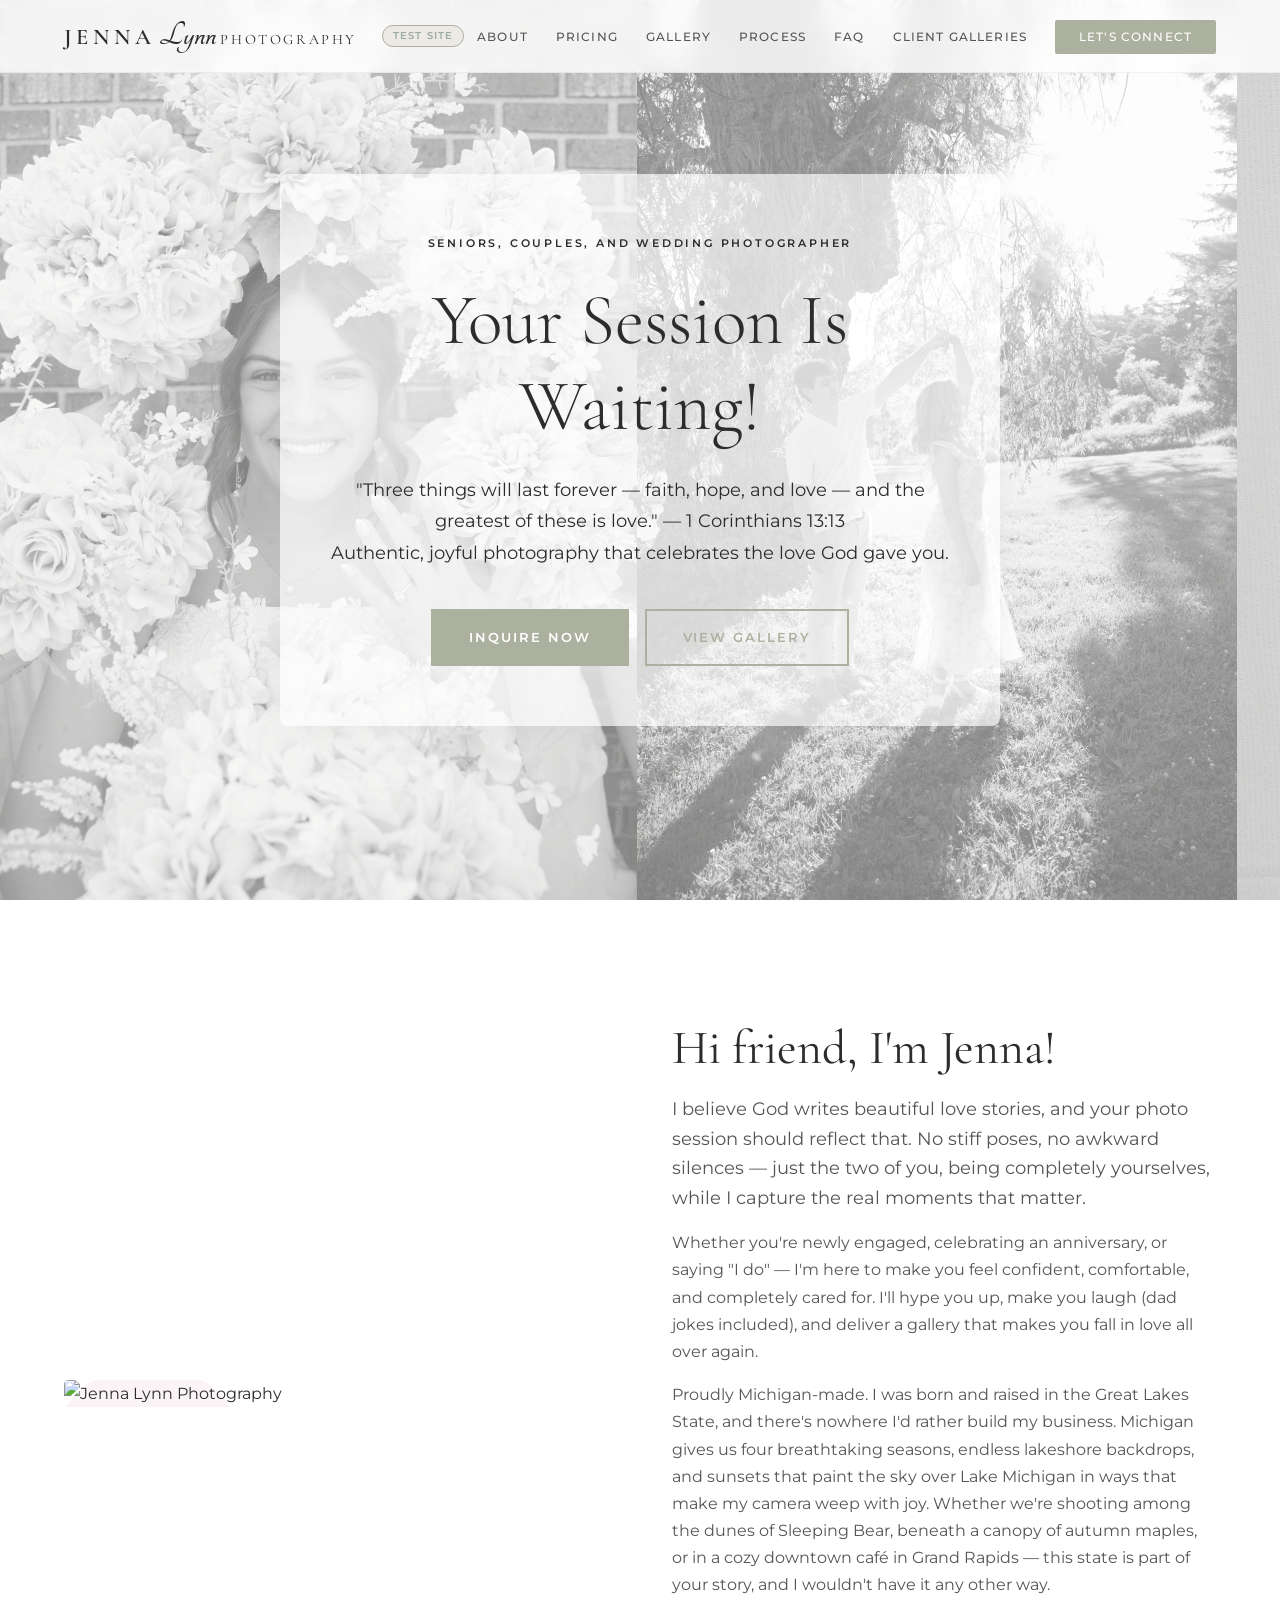
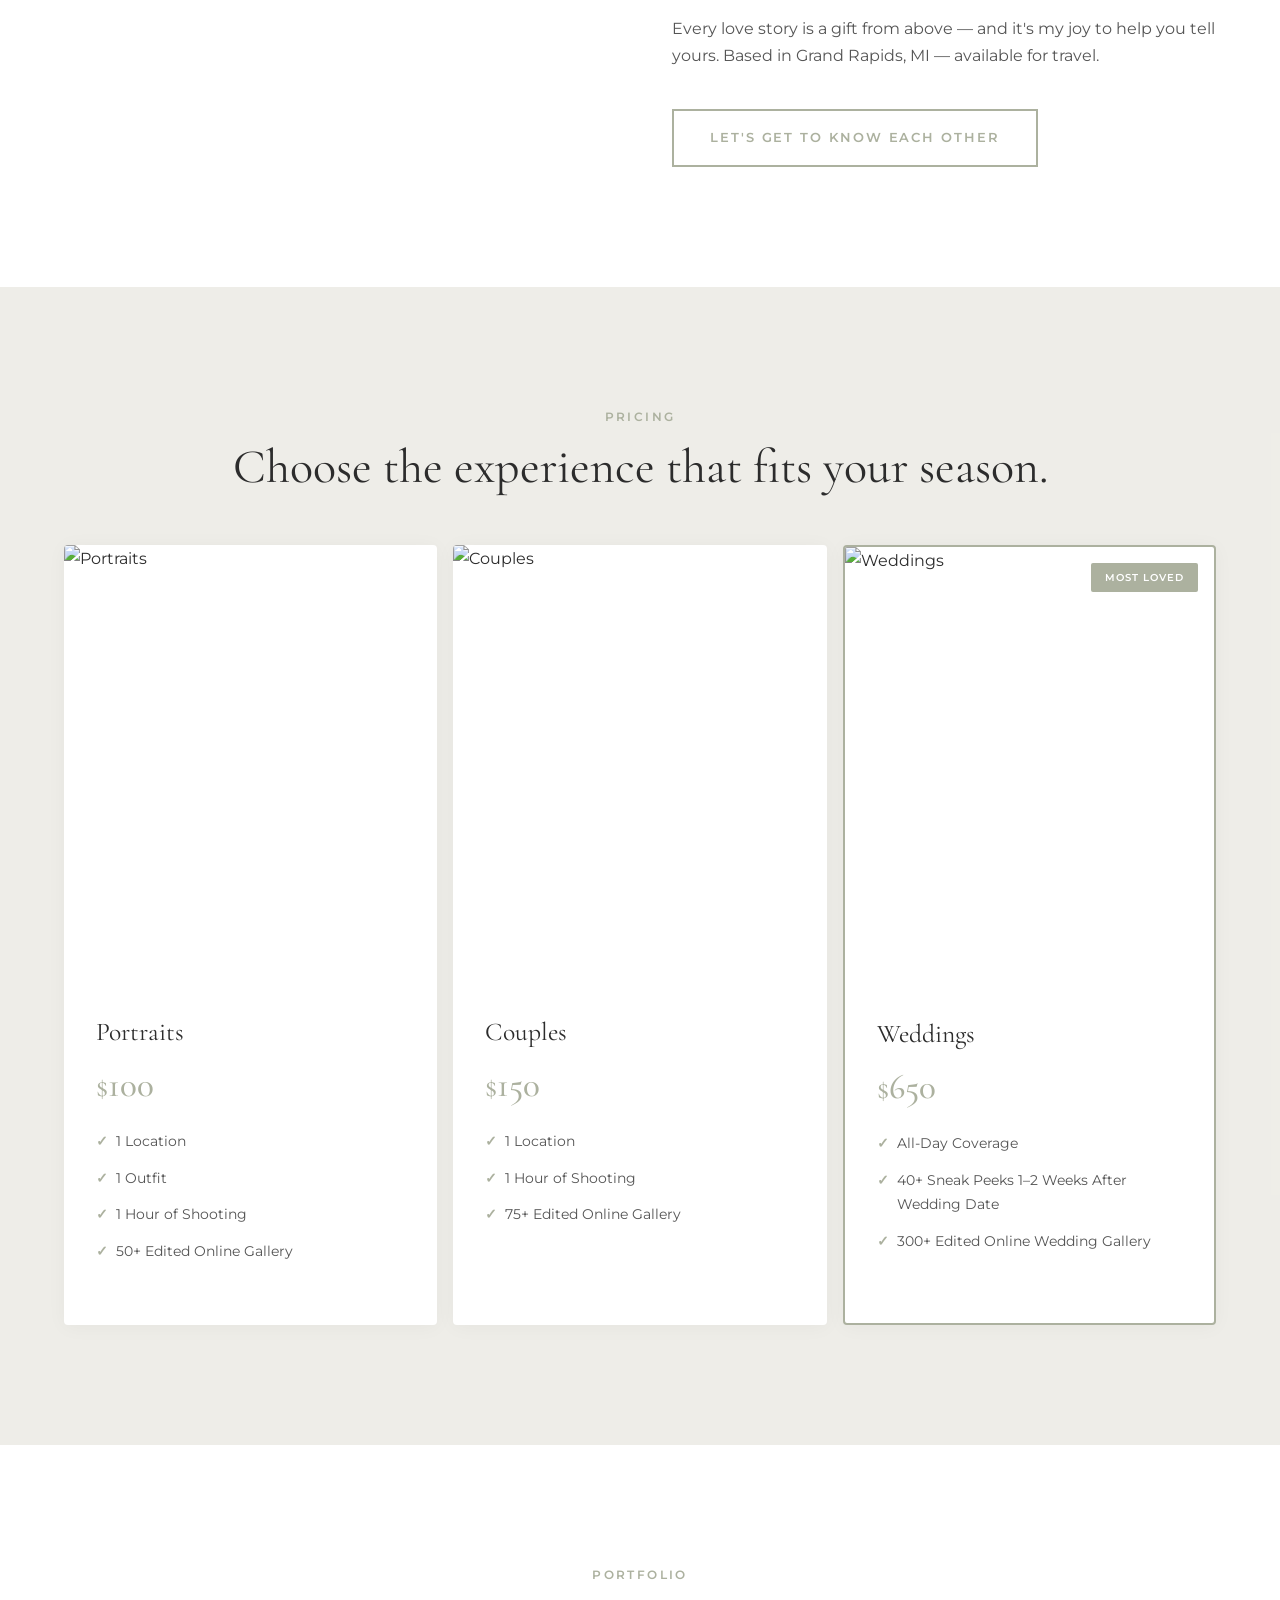
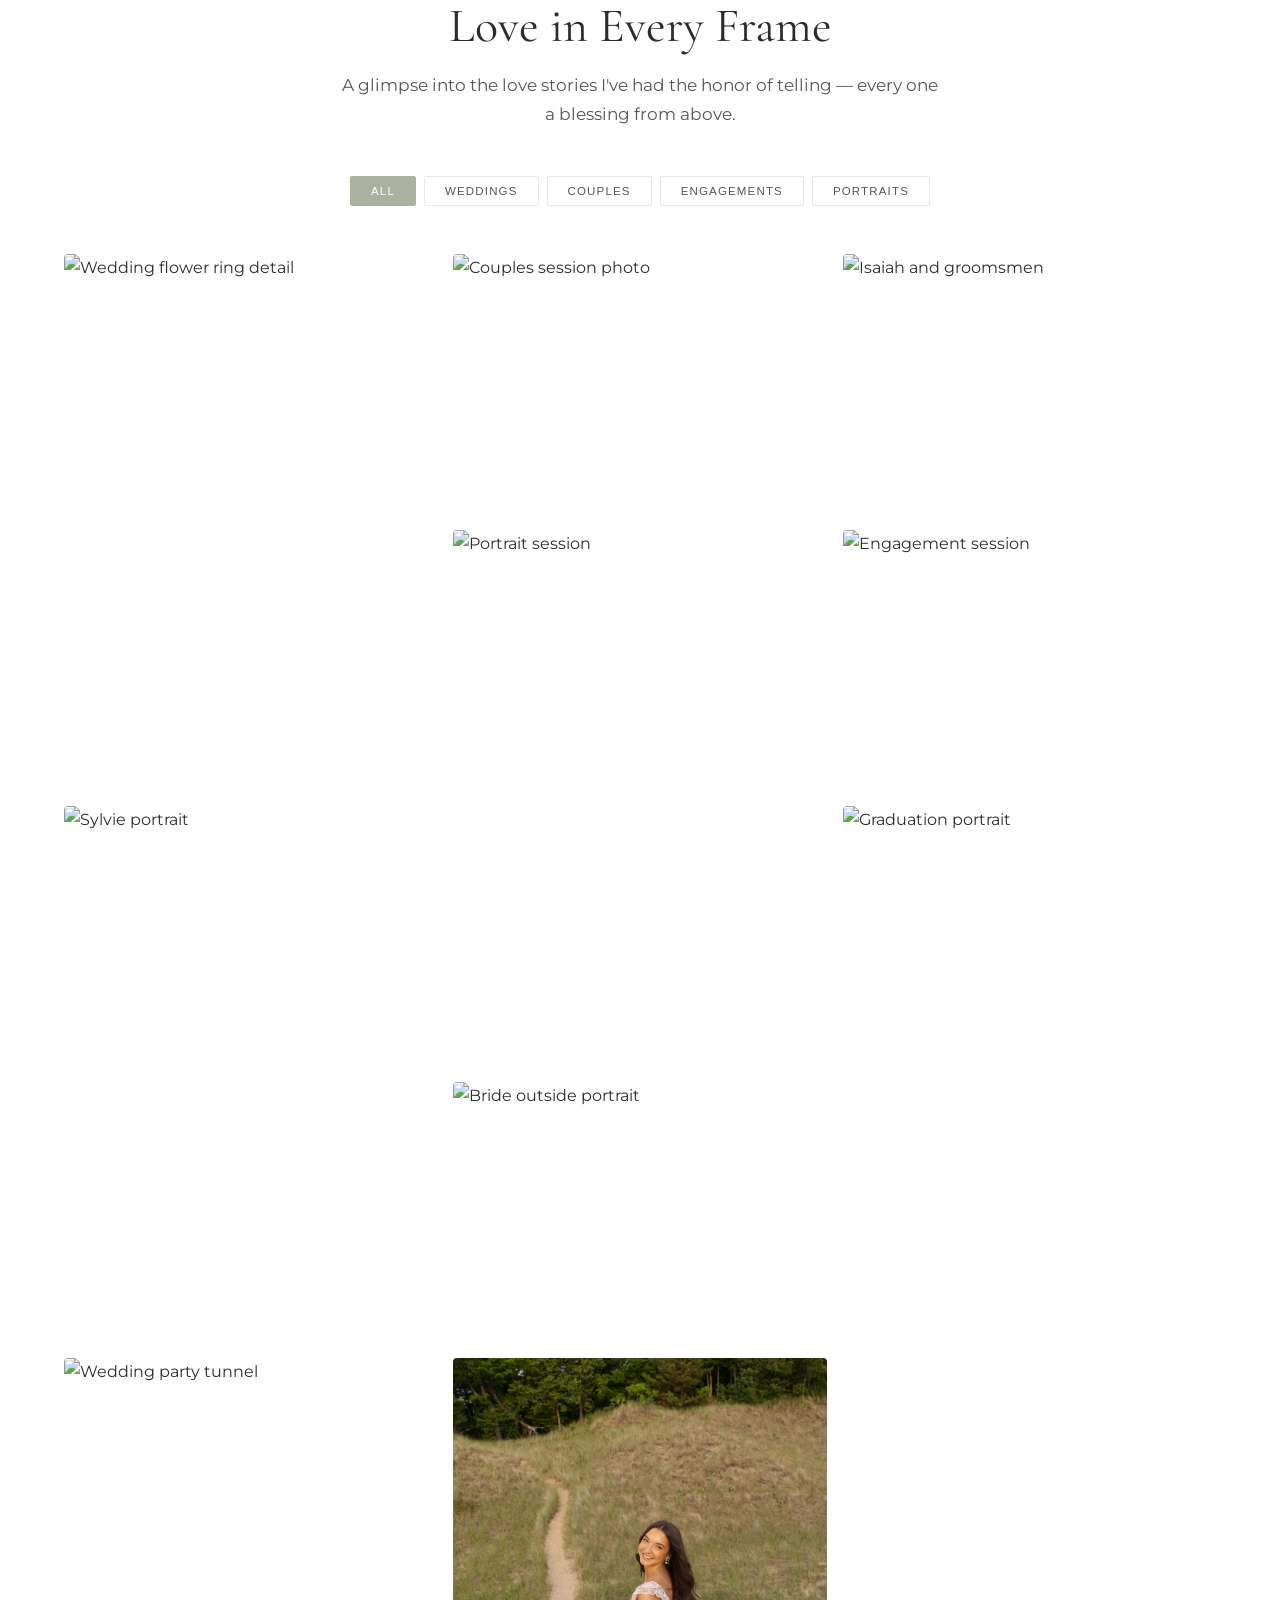
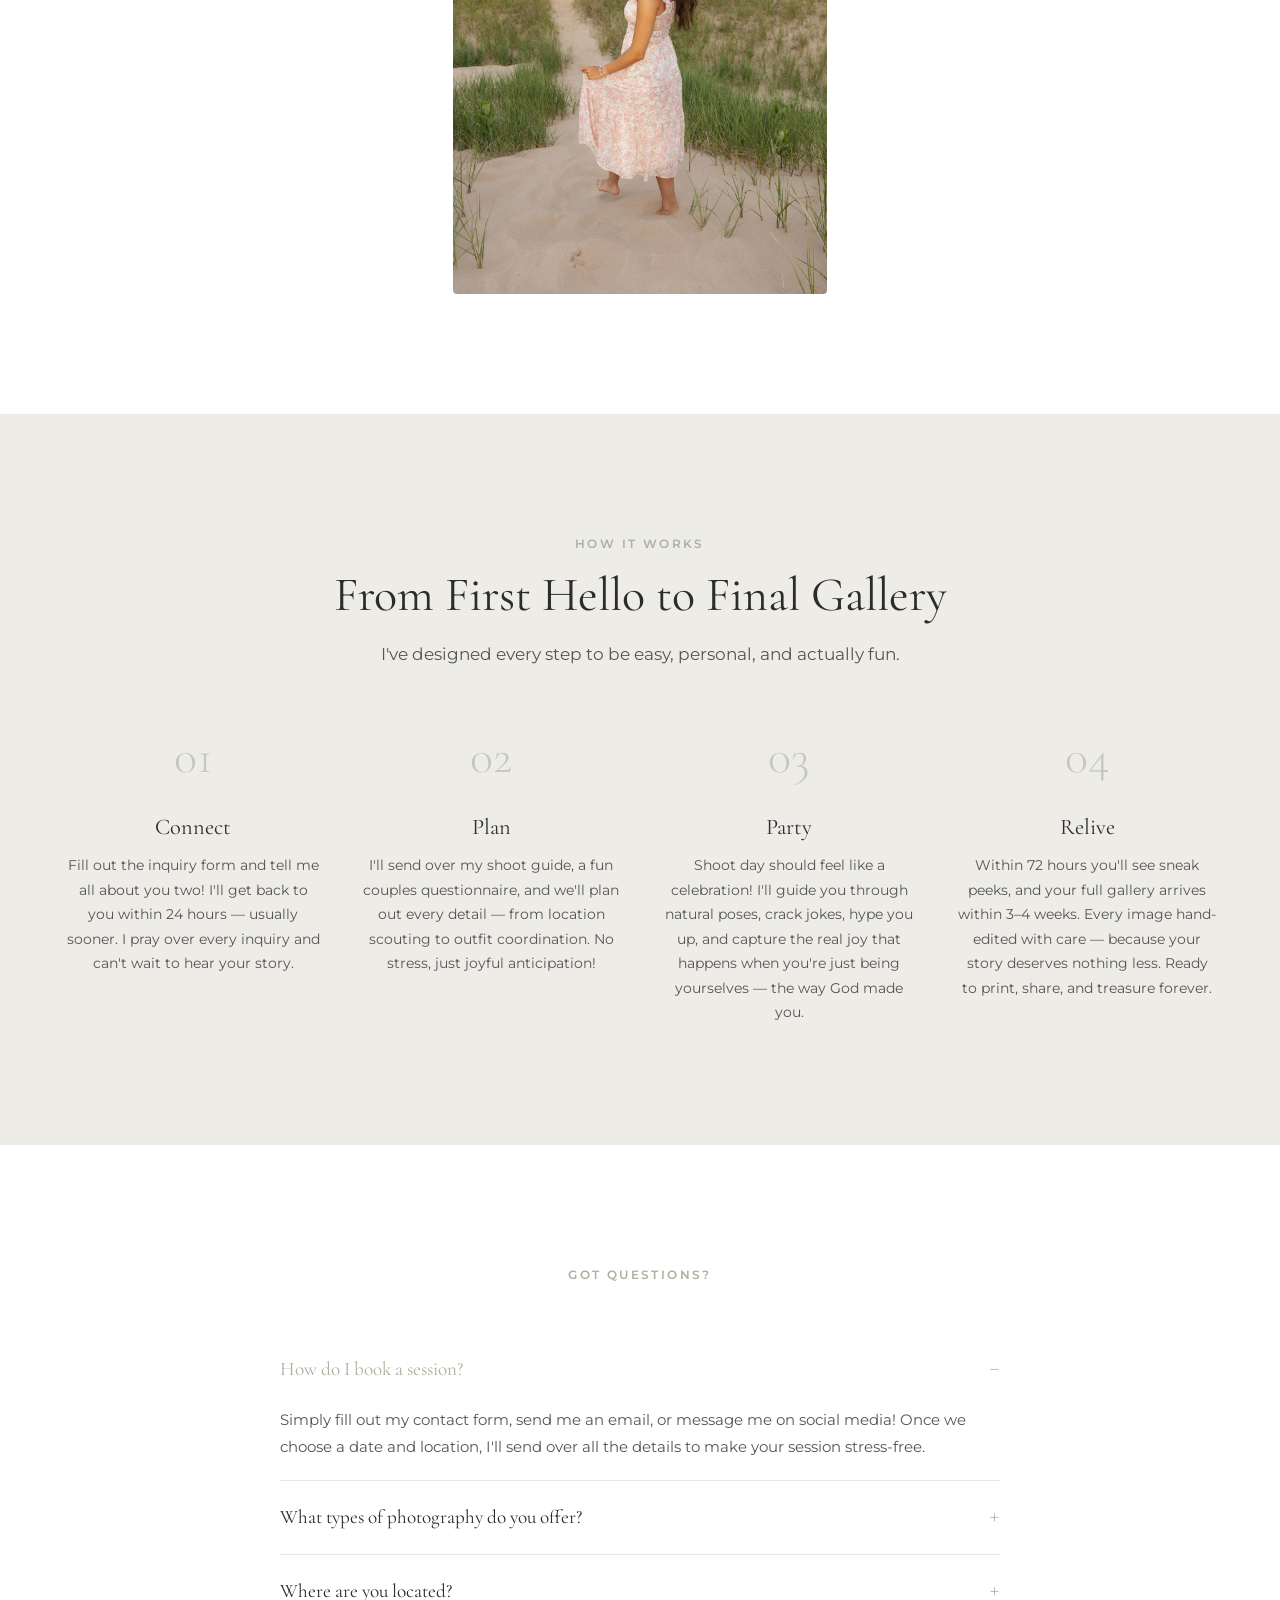
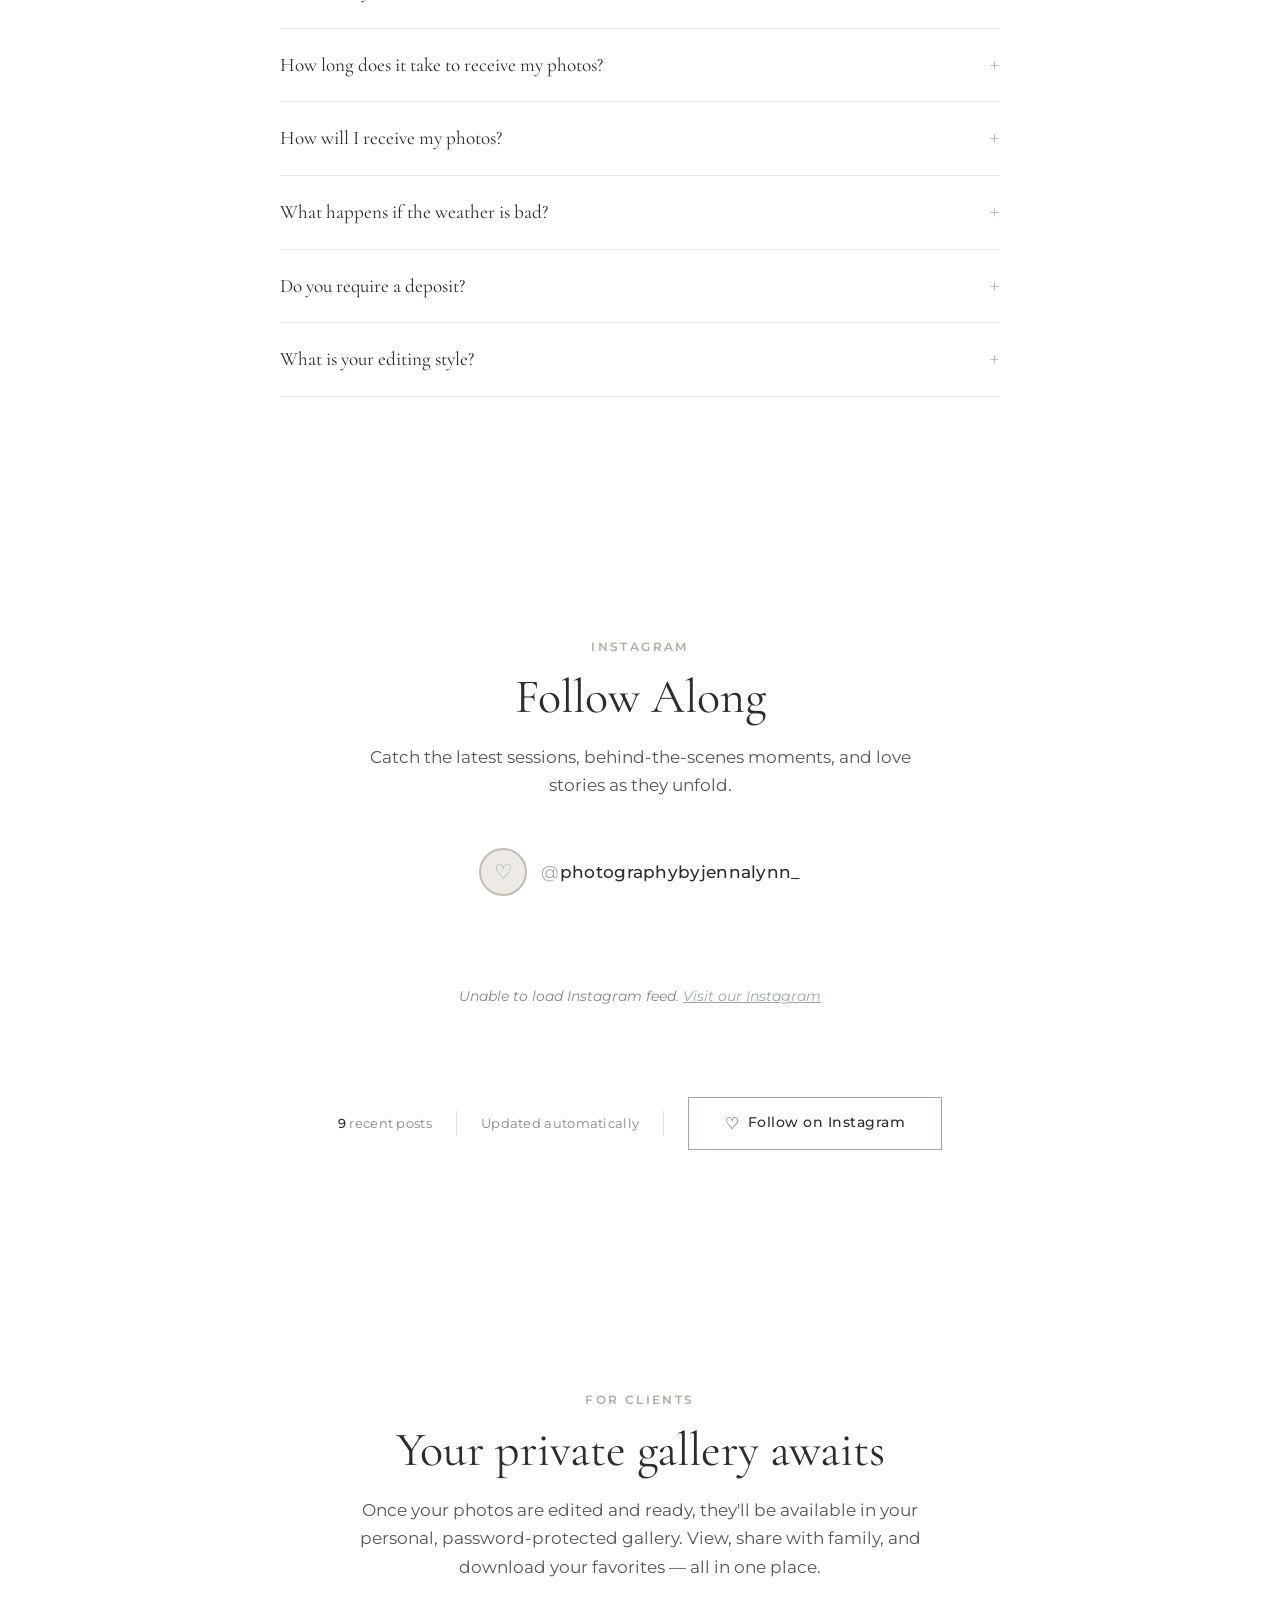
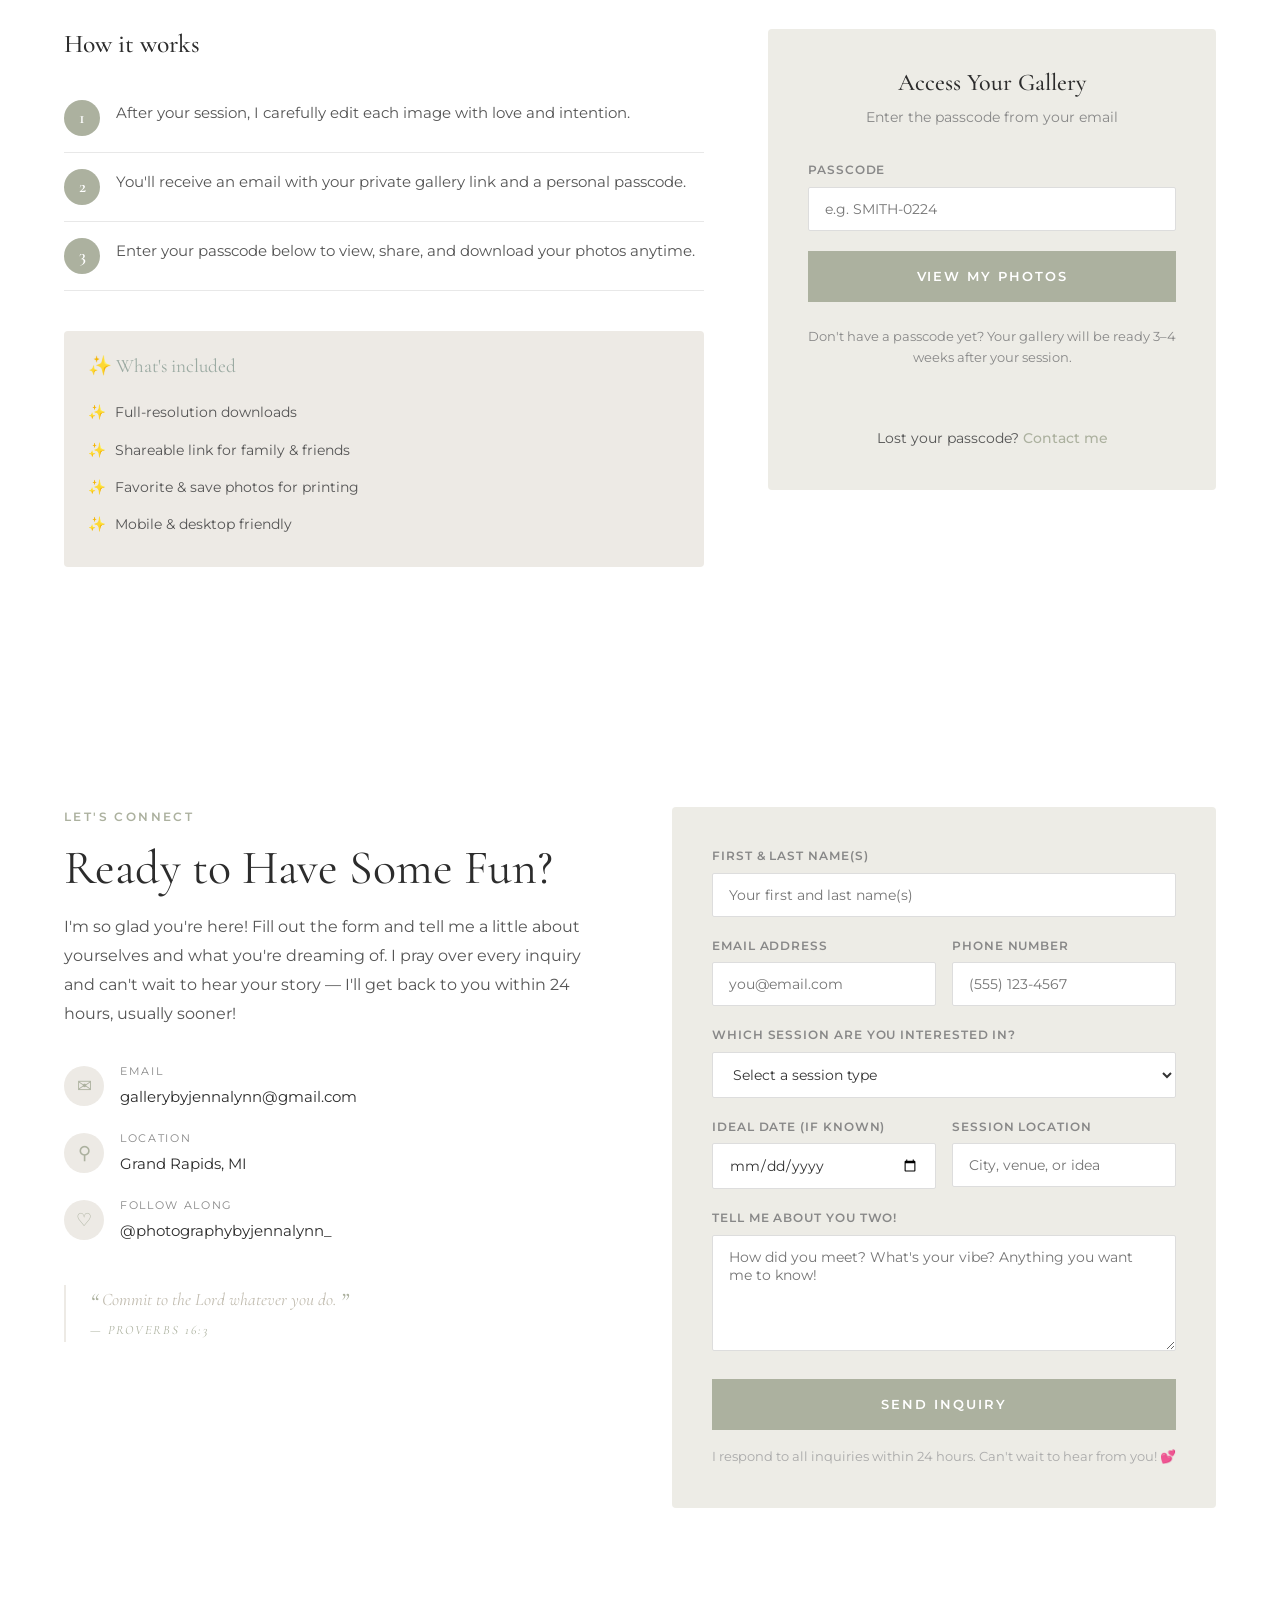
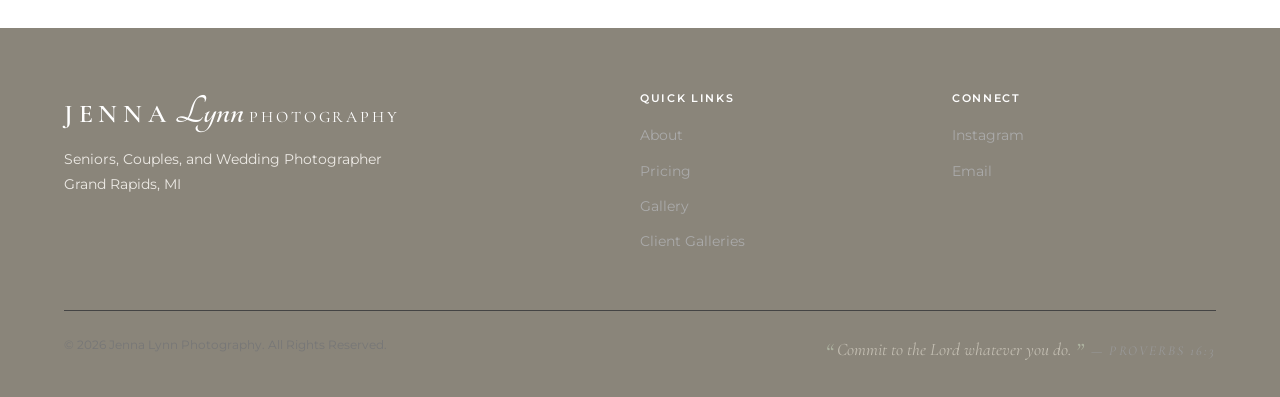
==== index.html @ 137e36af "Phone field: digits-only input filtering, maxlength=14, pattern validation - HTML: maxlength=14, pat" ====
<!DOCTYPE html>
<html lang="en">
<head>
    <meta charset="UTF-8">
    <meta name="viewport" content="width=device-width, initial-scale=1.0">
    <meta name="description" content="Seniors, couples, and wedding photography in Grand Rapids, MI. Sessions crafted with you in mind.">
    <title>Test Site — Jenna Lynn Photography — Seniors, Couples, and Wedding Photography</title>
    <meta property="og:type" content="website" />
    <meta property="og:title" content="Test Site — Jenna Lynn Photography — Seniors, Couples, and Wedding Photography" />
    <meta property="og:description" content="Seniors, couples, and wedding photography in Grand Rapids, MI." />
    <meta property="og:image" content="photos/about/jenna-portrait.jpg" />
    <link rel="preconnect" href="https://fonts.googleapis.com">
    <link rel="preconnect" href="https://fonts.gstatic.com" crossorigin>
    <link href="https://fonts.googleapis.com/css2?family=Cormorant+Garamond:ital,wght@0,300;0,400;0,500;0,600;0,700;1,300;1,400;1,500&family=Montserrat:wght@300;400;500;600&family=Tangerine:wght@400;700&display=swap" rel="stylesheet">
    <link rel="stylesheet" href="css/style.css">
    <style>
    /* ─── Theme Overrides (from CMS) ─── */
    :root {
        --rose: #acb19f;
        --rose-deep: #9baaa2;
        --rose-light: #edeae5;
        --charcoal: #2c2c2c;
        --gray: #555555;
        --ivory: #ffffff;
        --cream-deep: #edece6;
    }
    body { background: #ffffff; color: #2c2c2c; }
    .footer { background: #8a857a; color: #edeae5; }
    .section-pad, .about, .services, .portfolio, .process,
    .faq, .galleries, .contact {
        padding-top: 120px;
        padding-bottom: 120px;
    }
    .packages-grid { grid-template-columns: repeat(3, 1fr); gap: 16px; }
    .portfolio-grid { grid-template-columns: repeat(3, 1fr); gap: 16px; }
    .package-card { border-radius: 4px; }
    .btn { border-radius: 0px; }
    .ps-masonry { column-count: 3; column-gap: 4px; }
    .hero { background: #f5f5f3; }
.hero-title, .hero-tag, .hero-sub { color: #2c2c2c; }

        @media (max-width: 600px) {
            .packages-grid, .portfolio-grid { grid-template-columns: repeat(1, 1fr) !important; gap: 0px !important; }
            .ps-masonry { column-count: 1 !important; column-gap: 0px !important; }
            body { font-size: 0.7rem; }
            .hero { min-height: 70vh !important; }
            .hero-title { font-size: 2.5rem !important; }
            .about, .services, .portfolio, .process, .faq, .galleries, .contact {
                padding-top: 60px !important; padding-bottom: 60px !important;
            }
            .ps-cover { min-height: 50vh !important; }
        .instagram { display: none !important; }
}
</style>
    <link rel="icon" type="image/svg+xml" href="data:image/svg+xml,<svg xmlns='http://www.w3.org/2000/svg' viewBox='0 0 100 100'><text y='.9em' font-size='90'>📸</text></svg>">
</head>
<body id="top">

<!-- ============ NAVIGATION ============ -->
<nav class="navbar" id="navbar">
    <div class="nav-inner">
        <a href="#top" class="logo"><span class="logo-jenna">JENNA</span> <span class="logo-lynn">Lynn</span> <span class="logo-photo">Photography</span></a>
        <span class="test-site-badge">Test Site</span>
        <button class="nav-toggle" id="navToggle" aria-label="Toggle menu">
            <span></span><span></span><span></span>
        </button>
        <ul class="nav-links" id="navLinks">
            <li><a href="#about">About</a></li>
            <li><a href="#services">Pricing</a></li>
            <li><a href="#portfolio">Gallery</a></li>
            <li><a href="#process">Process</a></li>

            <li><a href="#faq">FAQ</a></li>
            <li><a href="#galleries">Client Galleries</a></li>
            <li><a href="#contact" class="nav-cta">Let's Connect</a></li>
        </ul>
    </div>
</nav>

<!-- ============ HERO ============ -->
<header class="hero">
    <div class="hero-scroller">
        <div class="hero-scroller-track">
            <img src="photos/hero/Gracie_FlowerRing.jpeg" alt="" loading="eager">
            <img src="photos/hero/JennaLynnPhotography-641.jpg" alt="" loading="eager">
            <img src="photos/hero/Isaiah&groomsmen.jpg" alt="" loading="eager">
            <img src="photos/hero/tate-and-friends-running.jpg" alt="" loading="eager">
            <img src="photos/hero/gracie-isaiah-engagement-1.jpeg" alt="" loading="eager">
            <img src="photos/hero/Sylvie_Bear_Overshoulder.jpg" alt="" loading="eager">
            <img src="photos/hero/matt-grad.jpeg" alt="" loading="eager">
            <img src="photos/hero/Gracie_Bridal_Outside.jpeg" alt="" loading="eager">
            <img src="photos/hero/G_I_WedParty_Tunnel.jpeg" alt="" loading="eager">
            <img src="photos/hero/Tate_Friend_Portrait.JPG" alt="" loading="eager">
            <img src="photos/hero/Gracie_FlowerRing.jpeg" alt="" loading="eager">
            <img src="photos/hero/JennaLynnPhotography-641.jpg" alt="" loading="eager">
            <img src="photos/hero/Isaiah&groomsmen.jpg" alt="" loading="eager">
            <img src="photos/hero/tate-and-friends-running.jpg" alt="" loading="eager">
            <img src="photos/hero/gracie-isaiah-engagement-1.jpeg" alt="" loading="eager">
            <img src="photos/hero/Sylvie_Bear_Overshoulder.jpg" alt="" loading="eager">
            <img src="photos/hero/matt-grad.jpeg" alt="" loading="eager">
            <img src="photos/hero/Gracie_Bridal_Outside.jpeg" alt="" loading="eager">
            <img src="photos/hero/G_I_WedParty_Tunnel.jpeg" alt="" loading="eager">
            <img src="photos/hero/Tate_Friend_Portrait.JPG" alt="" loading="eager">
        </div>
    </div>
    <div class="hero-overlay"></div>
    <div class="hero-content">
        <p class="hero-tag fade-in-up">Seniors, Couples, and Wedding Photographer</p>
        <h1 class="hero-title fade-in-up delay-1">Your Session Is Waiting!</h1>
        <p class="hero-sub fade-in-up delay-2">
            "Three things will last forever — faith, hope, and love — and the greatest of these is love." — 1 Corinthians 13:13<br>
            Authentic, joyful photography that celebrates the love God gave you.
        </p>
        <div class="hero-buttons fade-in-up delay-3">
            <a href="#contact" class="btn btn-primary">Inquire Now</a>
            <a href="#portfolio" class="btn btn-outline">View Gallery</a>
        </div>
    </div>
    <div class="hero-scroll">
        <span>Scroll</span>
        <div class="hero-scroll-line"></div>
    </div>
</header>

<!-- ============ ABOUT ============ -->
<section class="about" id="about">
    <div class="container">
        <div class="about-grid">
            <div class="about-image">
                <div class="about-image-inner">
                    <img src="photos/about/jenna-portrait.jpg" alt="Jenna Lynn Photography" loading="lazy">
                </div>
            </div>
            <div class="about-text">
                <h2 class="section-title">Hi friend, I'm Jenna!</h2>
                <p class="lead">I believe God writes beautiful love stories, and your photo session should reflect that. No stiff poses, no awkward silences — just the two of you, being completely yourselves, while I capture the real moments that matter.</p>
<p class="">Whether you're newly engaged, celebrating an anniversary, or saying &quot;I do&quot; — I'm here to make you feel confident, comfortable, and completely cared for. I'll hype you up, make you laugh (dad jokes included), and deliver a gallery that makes you fall in love all over again.</p>
<p class="">Proudly Michigan-made. I was born and raised in the Great Lakes State, and there's nowhere I'd rather build my business. Michigan gives us four breathtaking seasons, endless lakeshore backdrops, and sunsets that paint the sky over Lake Michigan in ways that make my camera weep with joy. Whether we're shooting among the dunes of Sleeping Bear, beneath a canopy of autumn maples, or in a cozy downtown café in Grand Rapids — this state is part of your story, and I wouldn't have it any other way.</p>
<p class="">Every love story is a gift from above — and it's my joy to help you tell yours. Based in Grand Rapids, MI — available for travel.</p>

                <a href="#contact" class="btn btn-outline">Let's Get to Know Each Other</a>
            </div>
        </div>
    </div>
</section>

<!-- ============ SERVICES ============ -->
<section class="services" id="services">
    <div class="container">
        <div class="section-header">
            <p class="section-label">Pricing</p>

            <h2 class="section-title">Choose the experience that fits your season.</h2>
        </div>
        <div class="packages-grid">

        <div class="package-card">
            
            <div class="package-card-img">
                <img src="photos/pricing/Tate_Friend_Portrait_Service.JPG" alt="Portraits" loading="lazy">
            </div>
            <div class="package-body">
                <h3>Portraits</h3>
                <p class="package-price">$<span class="price-amount">100</span></p>
                <ul class="package-features">
                    <li><span class="check">✓</span> 1 Location</li>
<li><span class="check">✓</span> 1 Outfit</li>
<li><span class="check">✓</span> 1 Hour of Shooting</li>
<li><span class="check">✓</span> 50+ Edited Online Gallery</li>

                </ul>
            </div>
        </div>
        <div class="package-card">
            
            <div class="package-card-img">
                <img src="photos/pricing/jesse-and-sam-engagement-card.jpeg" alt="Couples" loading="lazy">
            </div>
            <div class="package-body">
                <h3>Couples</h3>
                <p class="package-price">$<span class="price-amount">150</span></p>
                <ul class="package-features">
                    <li><span class="check">✓</span> 1 Location</li>
<li><span class="check">✓</span> 1 Hour of Shooting</li>
<li><span class="check">✓</span> 75+ Edited Online Gallery</li>

                </ul>
            </div>
        </div>
        <div class="package-card package-featured">
            <div class="package-badge">Most Loved</div>
            <div class="package-card-img">
                <img src="photos/pricing/G_I_WedParty_Cross_Kiss.jpeg" alt="Weddings" loading="lazy" style="object-position: 63% 38%;">
            </div>
            <div class="package-body">
                <h3>Weddings</h3>
                <p class="package-price">$<span class="price-amount">650</span></p>
                <ul class="package-features">
                    <li><span class="check">✓</span> All-Day Coverage</li>
<li><span class="check">✓</span> 40+ Sneak Peeks 1–2 Weeks After Wedding Date</li>
<li><span class="check">✓</span> 300+ Edited Online Wedding Gallery</li>

                </ul>
            </div>
        </div>
        </div>

    </div>
</section>

<!-- ============ PORTFOLIO ============ -->
<section class="portfolio" id="portfolio">
    <div class="container">
        <div class="section-header">
            <p class="section-label">Portfolio</p>
            <h2 class="section-title">Love in Every Frame</h2>
            <p class="section-sub">A glimpse into the love stories I've had the honor of telling — every one a blessing from above.</p>
        </div>
        <div class="portfolio-filters">
            <button class="filter-btn active" data-filter="all">All</button>
            <button class="filter-btn" data-filter="wedding">Weddings</button>
            <button class="filter-btn" data-filter="couples">Couples</button>
            <button class="filter-btn" data-filter="engagement">Engagements</button>
            <button class="filter-btn" data-filter="portrait">Portraits</button>
        </div>
        <div class="portfolio-grid" id="portfolioGrid">

            <div class="portfolio-item portfolio-tall" data-category="wedding">
                <img src="photos/gallery/weddings/Gracie_FlowerRing.jpeg" alt="Wedding flower ring detail" loading="lazy">
                <div class="portfolio-overlay"><span class="portfolio-cat">Wedding</span></div>
            </div>
            <div class="portfolio-item" data-category="couples">
                <img src="photos/gallery/couples/JennaLynnPhotography-641.jpg" alt="Couples session photo" loading="lazy">
                <div class="portfolio-overlay"><span class="portfolio-cat">Couples</span></div>
            </div>
            <div class="portfolio-item" data-category="wedding">
                <img src="photos/gallery/weddings/Isaiah&groomsmen.jpg" alt="Isaiah and groomsmen" loading="lazy" style="object-position: 50% 75%;">
                <div class="portfolio-overlay"><span class="portfolio-cat">Wedding</span></div>
            </div>
            <div class="portfolio-item portfolio-tall" data-category="portrait">
                <img src="photos/gallery/portraits/tate-and-friends-running.jpg" alt="Portrait session" loading="lazy">
                <div class="portfolio-overlay"><span class="portfolio-cat">Portrait</span></div>
            </div>
            <div class="portfolio-item" data-category="engagement">
                <img src="photos/gallery/engagements/gracie-isaiah-engagement-1.jpeg" alt="Engagement session" loading="lazy">
                <div class="portfolio-overlay"><span class="portfolio-cat">Engagement</span></div>
            </div>
            <div class="portfolio-item portfolio-tall" data-category="portrait">
                <img src="photos/gallery/portraits/Sylvie_Bear_Overshoulder.jpg" alt="Sylvie portrait" loading="lazy">
                <div class="portfolio-overlay"><span class="portfolio-cat">Portrait</span></div>
            </div>
            <div class="portfolio-item portfolio-tall" data-category="portrait">
                <img src="photos/gallery/portraits/matt-grad.jpeg" alt="Graduation portrait" loading="lazy">
                <div class="portfolio-overlay"><span class="portfolio-cat">Portrait</span></div>
            </div>
            <div class="portfolio-item" data-category="wedding">
                <img src="photos/gallery/weddings/Gracie_Bridal_Outside.jpeg" alt="Bride outside portrait" loading="lazy">
                <div class="portfolio-overlay"><span class="portfolio-cat">Wedding</span></div>
            </div>
            <div class="portfolio-item portfolio-tall" data-category="wedding">
                <img src="photos/gallery/weddings/G_I_WedParty_Tunnel.jpeg" alt="Wedding party tunnel" loading="lazy">
                <div class="portfolio-overlay"><span class="portfolio-cat">Wedding</span></div>
            </div>
            <div class="portfolio-item portfolio-tall" data-category="portrait">
                <img src="photos/gallery/portraits/Tate_Friend_Portrait.JPG" alt="Tate and friend portrait" loading="lazy">
                <div class="portfolio-overlay"><span class="portfolio-cat">Portrait</span></div>
            </div>
        </div>
    </div>
</section>

<!-- ============ PROCESS ============ -->
<section class="process" id="process">
    <div class="container">
        <div class="section-header">
            <p class="section-label">How It Works</p>
            <h2 class="section-title">From First Hello to Final Gallery</h2>
            <p class="section-sub">I've designed every step to be easy, personal, and actually fun.</p>
        </div>
        <div class="process-grid">

            <div class="process-step">
                <div class="process-number">01</div>
                <h3>Connect</h3>
                <p>Fill out the inquiry form and tell me all about you two! I'll get back to you within 24 hours — usually sooner. I pray over every inquiry and can't wait to hear your story.</p>
            </div>
            <div class="process-step">
                <div class="process-number">02</div>
                <h3>Plan</h3>
                <p>I'll send over my shoot guide, a fun couples questionnaire, and we'll plan out every detail — from location scouting to outfit coordination. No stress, just joyful anticipation!</p>
            </div>
            <div class="process-step">
                <div class="process-number">03</div>
                <h3>Party</h3>
                <p>Shoot day should feel like a celebration! I'll guide you through natural poses, crack jokes, hype you up, and capture the real joy that happens when you're just being yourselves — the way God made you.</p>
            </div>
            <div class="process-step">
                <div class="process-number">04</div>
                <h3>Relive</h3>
                <p>Within 72 hours you'll see sneak peeks, and your full gallery arrives within 3–4 weeks. Every image hand-edited with care — because your story deserves nothing less. Ready to print, share, and treasure forever.</p>
            </div>
        </div>
    </div>
</section>



<!-- ============ FAQ ============ -->
<section class="faq" id="faq">
    <div class="container">
        <div class="section-header">
            <p class="section-label">Got Questions?</p>
            
        </div>
        <div class="faq-list">

            <details class="faq-item" open>
                <summary>How do I book a session?</summary>
                <div class="faq-answer">
                    <p>Simply fill out my contact form, send me an email, or message me on social media! Once we choose a date and location, I'll send over all the details to make your session stress-free.</p>
                </div>
            </details>
            <details class="faq-item">
                <summary>What types of photography do you offer?</summary>
                <div class="faq-answer">
                    <p>I currently offer seniors, couples, engagements, maternity, and select weddings.</p>
                </div>
            </details>
            <details class="faq-item">
                <summary>Where are you located?</summary>
                <div class="faq-answer">
                    <p>I'm based in West Michigan and serve the surrounding areas. I'm always open to traveling for sessions and special events. Travel fees may apply depending on the distance.</p>
                </div>
            </details>
            <details class="faq-item">
                <summary>How long does it take to receive my photos?</summary>
                <div class="faq-answer">
                    <p>Each session is different! Typical portrait sessions are delivered within 2–3 weeks. Wedding galleries may take longer with a 1-3 month return.</p>
                </div>
            </details>
            <details class="faq-item">
                <summary>How will I receive my photos?</summary>
                <div class="faq-answer">
                    <p>You'll receive an online gallery where you can view, download, and share your images with family and friends.</p>
                </div>
            </details>
            <details class="faq-item">
                <summary>What happens if the weather is bad?</summary>
                <div class="faq-answer">
                    <p>If weather impacts your outdoor session, we'll work together to reschedule for the next available date.</p>
                </div>
            </details>
            <details class="faq-item">
                <summary>Do you require a deposit?</summary>
                <div class="faq-answer">
                    <p>Yes, a non-refundable retainer is required to secure your date. The remaining balance is due before your session or event.</p>
                </div>
            </details>
            <details class="faq-item">
                <summary>What is your editing style?</summary>
                <div class="faq-answer">
                    <p>My editing style is light and airy. I want them to feel dreamy, clean, and timeless.</p>
                </div>
            </details>
        </div>
    </div>
</section>

<!-- ============ INSTAGRAM FEED ============ -->
<section class="instagram" id="instagram">
    <div class="container">
        <div class="section-header">
            <p class="section-label">Instagram</p>
            <h2 class="section-title">Follow Along</h2>
            <p class="section-sub">Catch the latest sessions, behind-the-scenes moments, and love stories as they unfold.</p>
        </div>

        <div class="ig-profile">
            <div class="ig-avatar">♡</div>
            <a href="https://instagram.com/photographybyjennalynn_" class="ig-handle" target="_blank" rel="noopener">
                <span class="at">@</span>photographybyjennalynn_
            </a>
        </div>
    </div>

    <div class="ig-strip-wrap">
        <div id="instagram-feed" class="ig-grid">
            <p class="ig-loading">Loading Instagram feed…</p>
        </div>
    </div>

    <div class="container">
        <div class="ig-follow-bar">
            <span class="ig-meta-text" id="igPostCount"><strong>9</strong> recent posts</span>
            <div class="ig-divider"></div>
            <span class="ig-meta-text">Updated automatically</span>
            <div class="ig-divider"></div>
            <a href="https://instagram.com/photographybyjennalynn_" class="ig-follow-btn" target="_blank" rel="noopener">
                <span class="heart">♡</span>
                Follow on Instagram
            </a>
        </div>
    </div>
</section>

<!-- ============ CLIENT GALLERIES ============ -->
<section class="galleries" id="galleries">
    <div class="container">
        <div class="section-header">
            <p class="section-label">For Clients</p>
            <h2 class="section-title">Your private gallery awaits</h2>
            <p class="section-sub">Once your photos are edited and ready, they'll be available in your personal, password-protected gallery. View, share with family, and download your favorites — all in one place.</p>
        </div>
        <div class="gallery-access">
            <div class="gallery-info">
                <h3>How it works</h3>
                <ol class="gallery-steps">

                    <li>
                        <span class="step-num">1</span>
                        <span>After your session, I carefully edit each image with love and intention.</span>
                    </li>
                    <li>
                        <span class="step-num">2</span>
                        <span>You'll receive an email with your private gallery link and a personal passcode.</span>
                    </li>
                    <li>
                        <span class="step-num">3</span>
                        <span>Enter your passcode below to view, share, and download your photos anytime.</span>
                    </li>
                </ol>
                <div class="gallery-feature">
                    <h4>✨ What's included</h4>
                    <ul>
<li>Full-resolution downloads</li>
<li>Shareable link for family &amp; friends</li>
<li>Favorite &amp; save photos for printing</li>
<li>Mobile &amp; desktop friendly</li>

                    </ul>
                </div>
            </div>
            <div class="gallery-login-card">
                <h3>Access Your Gallery</h3>
                <p class="gallery-login-sub">Enter the passcode from your email</p>
                <form id="galleryLoginForm">
                    <div class="form-field">
                        <label for="galleryCode">Passcode</label>
                        <input type="text" id="galleryCode" placeholder="e.g. SMITH-0224" required>
                    </div>
                    <button type="submit" class="btn btn-primary btn-full">View My Photos</button>
                    <p class="gallery-hint" id="galleryHint">
                        Don't have a passcode yet? Your gallery will be ready
                        3–4 weeks after your session.
                    </p>
                    <p class="gallery-error" id="galleryError"></p>
                </form>
                <p class="gallery-contact">
                    Lost your passcode?
                    <a href="#contact">Contact me</a>
                </p>
            </div>
        </div>
    </div>
</section>

<!-- ============ CONTACT ============ -->
<section class="contact" id="contact">
    <div class="container">
        <div class="contact-grid">
            <div class="contact-info">
                <p class="section-label">Let's Connect</p>
                <h2 class="section-title">Ready to Have Some Fun?</h2>
                <p class="lead">I'm so glad you're here! Fill out the form and tell me a little about yourselves and what you're dreaming of. I pray over every inquiry and can't wait to hear your story — I'll get back to you within 24 hours, usually sooner!</p>
                <div class="contact-details">
                    <div class="contact-item">
                        <span class="contact-icon">✉</span>
                        <div>
                            <small>Email</small>
                            <a href="mailto:gallerybyjennalynn@gmail.com">gallerybyjennalynn@gmail.com</a>
                        </div>
                    </div>
                    <div class="contact-item">
                        <span class="contact-icon">⚲</span>
                        <div>
                            <small>Location</small>
                            <span>Grand Rapids, MI</span>
                        </div>
                    </div>
                    <div class="contact-item">
                        <span class="contact-icon">♡</span>
                        <div>
                            <small>Follow Along</small>
                            <a href="https://instagram.com/photographybyjennalynn_">@photographybyjennalynn_</a>
                        </div>
                    </div>
                </div>
                <p class="contact-verse">
                    <span class="verse-mark">&ldquo;</span>
                    Commit to the Lord whatever you do.
                    <span class="verse-mark">&rdquo;</span>
                    <small>— Proverbs 16:3</small>
                </p>
            </div>
            <div class="contact-form-card">
                <form id="contactForm" class="contact-form"
                    action="https://formspree.io/f/xbdnjwwq" method="POST">
                    <!-- Formspree: customizable email subject line -->
                    <input type="hidden" name="_subject" value="New inquiry from photographybyjennalynn.com">
                    <!-- Formspree: honeypot spam trap (hidden from humans, bots fill it in) -->
                    <input type="text" name="_gotcha" tabindex="-1" autocomplete="off"
                        style="position:absolute;left:-9999px;width:1px;height:1px;overflow:hidden;" aria-hidden="true">
                    <div class="form-field">
                        <label for="name">First & Last Name(s)</label>
                        <input type="text" id="name" name="name" placeholder="Your first and last name(s)" required>
                    </div>
                    <div class="form-row">
                        <div class="form-field">
                            <label for="email">Email Address</label>
                            <input type="email" id="email" name="email" placeholder="you@email.com" required>
                        </div>
                        <div class="form-field">
                            <label for="phone">Phone Number</label>
                            <input type="tel" id="phone" name="phone" maxlength="14" placeholder="(555) 123-4567" pattern="[\d\s\-\(\)]{10,14}">
                        </div>
                    </div>
                    <div class="form-field">
                        <label for="eventType">Which session are you interested in?</label>
                        <select id="eventType" name="session_type" required>
                            <option value="">Select a session type</option>
                            <option value="wedding">Wedding</option>
                            <option value="engagement">Engagement</option>
                            <option value="couples">Couples</option>
                            <option value="senior-portraits">Senior Portraits</option>
                            <option value="family">Family</option>
                            <option value="maternity">Maternity</option>
                            <option value="other">Other</option>
                        </select>
                    </div>
                    <div class="form-row">
                        <div class="form-field">
                            <label for="date">Ideal Date (if known)</label>
                            <input type="date" id="date" name="date">
                        </div>
                        <div class="form-field">
                            <label for="location">Session Location</label>
                            <input type="text" id="location" name="location" placeholder="City, venue, or idea">
                        </div>
                    </div>
                    <div class="form-field">
                        <label for="message">Tell me about you two!</label>
                        <textarea id="message" name="message" rows="5"
                            placeholder="How did you meet? What's your vibe? Anything you want me to know!"></textarea>
                    </div>
                    <button type="submit" class="btn btn-primary btn-full" id="submitBtn">Send Inquiry</button>
                    <p class="form-note">I respond to all inquiries within 24 hours. Can't wait to hear from you! 💕</p>
                    <p class="form-loading" id="formLoading">
                        ♡ Sending your inquiry…
                    </p>
                    <p class="form-success" id="formSuccess">
                        ♡ Yay! Your inquiry is on its way! I'll get back to you within 24 hours. Can't wait to hear more about you two! 💕
                    </p>
                    <p class="form-error" id="formError">
                        ♡ Oops! Something went wrong. Please try again, or email me directly at
                        <a href="mailto:gallerybyjennalynn@gmail.com">gallerybyjennalynn@gmail.com</a>.
                    </p>
                </form>
            </div>
        </div>
    </div>
</section>

<!-- ============ FOOTER ============ -->
<footer class="footer">
    <div class="container">
        <div class="footer-grid">
            <div class="footer-col footer-brand">
                <div class="footer-logo-wordmark"><span class="logo-jenna footer-logo-jenna">JENNA</span> <span class="logo-lynn footer-logo-lynn">Lynn</span> <span class="logo-photo footer-logo-photo">Photography</span></div>
                <p class="footer-tagline">Seniors, Couples, and Wedding Photographer<br>Grand Rapids, MI</p>
            </div>
            <div class="footer-col">
                <h4>Quick Links</h4>
                <ul>
                    <li><a href="#about">About</a></li>
                    <li><a href="#services">Pricing</a></li>
                    <li><a href="#portfolio">Gallery</a></li>
                    <li><a href="#galleries">Client Galleries</a></li>
                </ul>
            </div>
            <div class="footer-col">
                <h4>Connect</h4>
                <ul>
                    <li><a href="https://instagram.com/photographybyjennalynn_">Instagram</a></li>
                    <li><a href="mailto:gallerybyjennalynn@gmail.com">Email</a></li>
                </ul>
            </div>
        </div>
        <div class="footer-bottom">
            <p>&copy; 2026 Jenna Lynn Photography. All Rights Reserved.</p>
            <p class="footer-verse">
                <span class="verse-mark">&ldquo;</span>
                Commit to the Lord whatever you do.
                <span class="verse-mark">&rdquo;</span>
                <small>— Proverbs 16:3</small>
            </p>
        </div>
    </div>
</footer>

<!-- ============ LIGHTBOX ============ -->
<div class="lightbox" id="lightbox" aria-hidden="true">
    <button class="lightbox-close" id="lightboxClose" aria-label="Close">&times;</button>
    <button class="lightbox-prev" id="lightboxPrev" aria-label="Previous">‹</button>
    <button class="lightbox-next" id="lightboxNext" aria-label="Next">›</button>
    <div class="lightbox-content" id="lightboxContent">
        <img id="lightboxImg" src="" alt="">
    </div>
</div>

<script src="js/script.js"></script>
<script src="js/instagram-feed.js" defer></script>
</body>
</html>
---- css/style.css ----
/* ═══════════════════════════════════════════════════════════════
   JENNA LYNN PHOTOGRAPHY — Seniors, Couples, and Wedding Photography
   Theme: Light & Airy · Timeless · Natural · Christian warmth
   Palette: Cascade Green (#acb19f) · Halcyon Green (#9baaa2) · Snowbound (#edeae5) · Pure White (#edece6)
   Sherwin-Williams Light & Airy palette
   Fonts: Cormorant Garamond (serif) + Montserrat (sans)
   ═══════════════════════════════════════════════════════════════ */

/* ─── Design Tokens ─── */
:root {
    /* Colors — Light & Airy palette (Sherwin-Williams) */
    --rose: #acb19f;
    --rose-deep: #9baaa2;
    --rose-soft: #c2bdb1;
    --rose-light: #edeae5;

    --sage: #acb19f;
    --sage-deep: #9baaa2;
    --sage-soft: #edeae5;

    --cream: #edeae5;
    --cream-deep: #edece6;
    --ivory: #ffffff;

    --charcoal: #2c2c2c;
    --gray: #555;
    --gray-light: #888;
    --gray-faint: #aaa;
    --border: #e8e8e8;
    --border-light: #ddd;

    /* Typography */
    --font-serif: 'Cormorant Garamond', Georgia, serif;
    --font-sans: 'Montserrat', -apple-system, sans-serif;

    /* Spacing */
    --section-pad: 120px 0;
    --container-width: 1200px;
    --radius: 4px;
    --radius-lg: 8px;

    /* Transitions */
    --transition: all 0.3s ease;
    --transition-slow: all 0.5s ease;
    --transition-fast: all 0.2s ease;
}

/* ─── Reset & Base ─── */
*, *::before, *::after { margin: 0; padding: 0; box-sizing: border-box; }

html { scroll-behavior: smooth; scroll-padding-top: 80px; font-size: 16px; }

body {
    font-family: var(--font-sans);
    font-weight: 400;
    color: var(--charcoal);
    line-height: 1.7;
    background: var(--ivory);
    -webkit-font-smoothing: antialiased;
    overflow-x: hidden;
}

img { max-width: 100%; display: block; }
a { color: inherit; text-decoration: none; transition: color 0.2s; }
ul { list-style: none; }
em { font-style: italic; }

h1, h2, h3, h4, h5, h6 {
    font-family: var(--font-serif);
    font-weight: 400;
    line-height: 1.2;
}

/* ─── Container ─── */
.container {
    max-width: var(--container-width);
    margin: 0 auto;
    padding: 0 24px;
}

/* ─── Typography ─── */
.section-title {
    font-family: var(--font-serif);
    font-size: clamp(2rem, 4vw, 3rem);
    font-weight: 400;
    color: var(--charcoal);
    line-height: 1.2;
    margin-bottom: 16px;
}

.section-title em {
    color: var(--rose);
    font-style: italic;
}

.section-label {
    font-family: var(--font-sans);
    font-size: 0.75rem;
    font-weight: 600;
    letter-spacing: 0.2em;
    text-transform: uppercase;
    color: var(--rose);
    margin-bottom: 12px;
}

.section-sub {
    font-size: 1.05rem;
    color: var(--gray);
    max-width: 600px;
    margin: 0 auto 48px;
}

.section-header {
    text-align: center;
    margin-bottom: 48px;
}

/* ─── Scripture verse styling ─── */
.verse-mark {
    font-family: var(--font-serif);
    font-size: 1.6rem;
    color: var(--rose);
    line-height: 0;
    position: relative;
    top: 0.3rem;
}

.contact-verse, .footer-verse {
    font-family: var(--font-serif);
    font-style: italic;
    font-size: 1.1rem;
    color: var(--rose-soft);
    line-height: 1.7;
}

.contact-verse small, .footer-verse small {
    display: block;
    font-size: 0.8rem;
    letter-spacing: 0.15em;
    text-transform: uppercase;
    color: var(--rose);
    margin-top: 0.3rem;
}

.contact-verse {
    margin-top: 2rem;
    padding-left: 1.5rem;
    border-left: 2px solid var(--rose-light);
}

/* ─── Buttons ─── */
.btn {
    display: inline-block;
    font-family: var(--font-sans);
    font-size: 0.8rem;
    font-weight: 600;
    letter-spacing: 0.15em;
    text-transform: uppercase;
    padding: 16px 36px;
    border-radius: 0;
    border: 2px solid var(--rose);
    cursor: pointer;
    transition: var(--transition);
    text-align: center;
}

.btn-primary {
    background: var(--rose);
    color: var(--ivory);
    border-color: var(--rose);
}

.btn-primary:hover {
    background: var(--rose-deep);
    border-color: var(--rose-deep);
}

.btn-outline {
    background: transparent;
    color: var(--rose);
}

.btn-outline:hover {
    background: var(--rose);
    color: var(--ivory);
}

.btn-soft {
    background: var(--rose-light);
    color: var(--rose-deep);
    border: 1px solid var(--rose-soft);
}

.btn-soft:hover {
    background: var(--rose);
    color: var(--ivory);
}

.btn-small {
    padding: 8px 20px;
    font-size: 0.7rem;
}

.btn-full {
    width: 100%;
    display: block;
}

/* ═══════════════════════════════════════════════════════════════
   NAVIGATION
   ═══════════════════════════════════════════════════════════════ */
.navbar {
    position: fixed;
    top: 0;
    left: 0;
    width: 100%;
    z-index: 1000;
    padding: 0;
    background: linear-gradient(rgba(255,255,255,0.82), rgba(255,255,255,0.82)), url('../photos/backgrounds/flower_background.jpg') repeat;
    backdrop-filter: blur(10px);
    -webkit-backdrop-filter: blur(10px);
    border-bottom: 1px solid rgba(0,0,0,0.05);
    transition: box-shadow 0.3s ease;
}

.navbar.scrolled, .navbar-solid {
    box-shadow: 0 2px 20px rgba(0,0,0,0.08);
}

.nav-inner {
    max-width: var(--container-width);
    margin: 0 auto;
    padding: 0 24px;
    display: flex;
    justify-content: space-between;
    align-items: center;
    height: 72px;
}

.logo {
    display: flex;
    align-items: baseline;
    text-decoration: none;
    line-height: 1;
}

/* Test Site badge — staging only */
.test-site-badge {
    display: inline-block;
    margin-left: 12px;
    padding: 3px 10px;
    font-family: var(--font-sans);
    font-size: 0.65rem;
    font-weight: 600;
    letter-spacing: 0.1em;
    text-transform: uppercase;
    color: var(--sage-deep);
    background: var(--sage-soft);
    border: 1px solid var(--sage);
    border-radius: 20px;
    line-height: 1.4;
    vertical-align: middle;
}
.logo-jenna {
    font-family: var(--font-serif);
    font-weight: 600;
    font-size: 1.4rem;
    color: var(--charcoal);
    letter-spacing: 0.22em;
    text-transform: uppercase;
}
.logo-lynn {
    font-family: 'Tangerine', cursive;
    font-weight: 700;
    font-size: 2.2rem;
    color: var(--charcoal);
    margin-left: 0.1em;
    line-height: 0.8;
}
.logo-photo {
    font-family: var(--font-serif);
    font-weight: 400;
    font-size: 0.9rem;
    color: var(--charcoal);
    letter-spacing: 0.18em;
    text-transform: uppercase;
    margin-left: 0.3em;
}

.nav-links {
    display: flex;
    gap: 28px;
    align-items: center;
}

.nav-links a {
    font-size: 0.72rem;
    font-weight: 500;
    letter-spacing: 0.1em;
    text-transform: uppercase;
    color: var(--gray);
}

.nav-links a:hover { color: var(--rose); }

.nav-cta {
    background: var(--rose);
    color: var(--ivory) !important;
    padding: 10px 24px;
    border-radius: 2px;
    transition: background 0.3s !important;
}

.nav-cta:hover { background: var(--rose-deep) !important; }

.nav-toggle {
    display: none;
    flex-direction: column;
    gap: 5px;
    background: none;
    border: none;
    cursor: pointer;
    padding: 8px;
}

.nav-toggle span {
    display: block;
    width: 24px;
    height: 2px;
    background: var(--charcoal);
    transition: all 0.3s;
}

.nav-toggle.open span:nth-child(1) { transform: rotate(45deg) translate(5px, 5px); }
.nav-toggle.open span:nth-child(2) { opacity: 0; }
.nav-toggle.open span:nth-child(3) { transform: rotate(-45deg) translate(5px, -5px); }

/* ═══════════════════════════════════════════════════════════════
   HERO
   ═══════════════════════════════════════════════════════════════ */
.hero {
    position: relative;
    min-height: 100vh;
    min-height: 100dvh;
    display: flex;
    align-items: center;
    justify-content: center;
    text-align: center;
    background: #f5f5f3;
    overflow: hidden;
}

/* ─── Hero Background Scroller (B&W photos) ─── */
.hero-scroller {
    position: absolute;
    inset: 0;
    overflow: hidden;
    z-index: 0;
}

.hero-scroller-track {
    display: flex;
    height: 100%;
    width: max-content;
    gap: 0;
    animation: heroScroll 240s linear infinite;
    will-change: transform;
}

.hero-scroller-track img {
    height: 100%;
    width: auto;
    flex-shrink: 0;
    object-fit: cover;
    filter: grayscale(100%) contrast(0.95) brightness(1.05);
    opacity: 0.75;
}

@keyframes heroScroll {
    from { transform: translateX(0); }
    to { transform: translateX(-50%); }
}

.hero-overlay {
    position: absolute;
    inset: 0;
    background: rgba(255,255,255,0.3);
    z-index: 1;
}

.hero-content {
    position: relative;
    z-index: 2;
    max-width: 720px;
    padding: 60px 48px;
    background: rgba(255,255,255,0.65);
    border-radius: 8px;
    box-shadow: 0 4px 30px rgba(0,0,0,0.05);
}

.hero-tag {
    font-family: var(--font-sans);
    font-size: 0.7rem;
    font-weight: 600;
    letter-spacing: 0.25em;
    text-transform: uppercase;
    color: var(--rose);
    margin-bottom: 24px;
}

.hero-title {
    font-family: var(--font-serif);
    font-size: clamp(2.5rem, 6vw, 4.5rem);
    font-weight: 300;
    color: var(--charcoal);
    margin-bottom: 24px;
    line-height: 1.2;
}

.hero-sub {
    font-size: 1.1rem;
    color: var(--gray);
    line-height: 1.8;
    margin-bottom: 40px;
}

.hero-sub em {
    font-family: var(--font-serif);
    font-style: italic;
    color: var(--rose-soft);
}

.hero-buttons {
    display: flex;
    gap: 16px;
    justify-content: center;
    flex-wrap: wrap;
}

.hero-scroll {
    position: absolute;
    bottom: 32px;
    left: 50%;
    transform: translateX(-50%);
    display: flex;
    flex-direction: column;
    align-items: center;
    gap: 8px;
    z-index: 2;
}

.hero-scroll span {
    font-size: 0.65rem;
    letter-spacing: 0.15em;
    text-transform: uppercase;
    color: var(--gray-light);
}

.hero-scroll-line {
    width: 1px;
    height: 40px;
    background: linear-gradient(to bottom, var(--rose), transparent);
    animation: scrollPulse 2s ease-in-out infinite;
}

@keyframes scrollPulse {
    0%, 100% { opacity: 0.3; height: 40px; }
    50% { opacity: 1; height: 50px; }
}

/* ═══════════════════════════════════════════════════════════════
   ABOUT
   ═══════════════════════════════════════════════════════════════ */
.about {
    padding: var(--section-pad);
    background: rgba(255, 255, 255, 0.9);
}

.about-grid {
    display: grid;
    grid-template-columns: 1fr 1fr;
    gap: 64px;
    align-items: center;
}

.about-image-inner {
    position: relative;
    overflow: hidden;
    border-radius: var(--radius);
}

.about-image-inner img {
    width: 100%;
    border-radius: var(--radius);
    transition: var(--transition-slow);
}

.about-image-inner:hover img {
    transform: scale(1.03);
}

.about-image-inner::before {
    content: '';
    position: absolute;
    top: -16px;
    left: -16px;
    width: 200px;
    height: 200px;
    background: rgba(196,117,138,0.08);
    border-radius: 50%;
    z-index: -1;
}

.about-text p {
    margin-bottom: 16px;
    color: var(--gray);
}

.about-text .lead {
    font-size: 1.1rem;
}

.about-text .btn { margin-top: 24px; }

.about-stats {
    display: flex;
    gap: 2.5rem;
    margin-top: 2.5rem;
    padding-top: 2rem;
    border-top: 1px solid var(--border);
}

.stat-number {
    display: block;
    font-family: var(--font-serif);
    font-size: 2.5rem;
    font-weight: 500;
    color: var(--rose);
    line-height: 1;
}

.stat-label {
    font-size: 0.75rem;
    letter-spacing: 0.1em;
    text-transform: uppercase;
    color: var(--gray-light);
}

/* ═══════════════════════════════════════════════════════════════
   SERVICES / PACKAGES
   ═══════════════════════════════════════════════════════════════ */
.services {
    padding: var(--section-pad);
    background: rgba(237, 236, 230, 0.9);
}

.packages-grid {
    display: grid;
    grid-template-columns: repeat(3, 1fr);
    gap: 32px;
}

.package-card {
    background: var(--ivory);
    border-radius: var(--radius);
    overflow: hidden;
    box-shadow: 0 2px 20px rgba(0,0,0,0.04);
    transition: var(--transition);
    position: relative;
}

.package-card:hover {
    transform: translateY(-4px);
    box-shadow: 0 8px 30px rgba(0,0,0,0.08);
}

.package-featured {
    border: 2px solid var(--rose);
}

.package-badge {
    position: absolute;
    top: 16px;
    right: 16px;
    background: var(--rose);
    color: var(--ivory);
    font-size: 0.65rem;
    font-weight: 600;
    letter-spacing: 0.1em;
    text-transform: uppercase;
    padding: 6px 14px;
    border-radius: 2px;
    z-index: 2;
}

.package-card-img {
    height: 440px;
    overflow: hidden;
}

.package-card-img img {
    width: 100%;
    height: 100%;
    object-fit: cover;
}

.package-body {
    padding: 32px;
}

.package-body h3 {
    font-family: var(--font-serif);
    font-size: 1.6rem;
    margin-bottom: 8px;
}

.package-price {
    font-family: var(--font-serif);
    font-size: 1.8rem;
    color: var(--rose);
    font-weight: 500;
    margin-bottom: 8px;
}

.price-amount {
    font-size: 2.2rem;
}

.package-tagline {
    font-size: 0.9rem;
    color: var(--gray-light);
    font-style: italic;
    margin-bottom: 20px;
}

.package-features {
    margin-bottom: 24px;
}

.package-features li {
    padding: 6px 0;
    font-size: 0.9rem;
    color: var(--gray);
    display: flex;
    align-items: flex-start;
    gap: 8px;
}

.check {
    color: var(--rose);
    font-weight: 600;
    flex-shrink: 0;
}

.custom-note {
    text-align: center;
    margin-top: 40px;
    font-size: 0.95rem;
    color: var(--gray-light);
}

/* ═══════════════════════════════════════════════════════════════
   PORTFOLIO / GALLERY
   ═══════════════════════════════════════════════════════════════ */
.portfolio {
    padding: var(--section-pad);
    background: rgba(255, 255, 255, 0.9);
}

.portfolio-filters {
    display: flex;
    justify-content: center;
    gap: 8px;
    margin-bottom: 48px;
    flex-wrap: wrap;
}

.filter-btn {
    background: transparent;
    border: 1px solid var(--border);
    color: var(--gray);
    padding: 8px 20px;
    font-size: 0.72rem;
    font-weight: 500;
    letter-spacing: 0.1em;
    text-transform: uppercase;
    cursor: pointer;
    transition: var(--transition);
    border-radius: 2px;
}

.filter-btn:hover { border-color: var(--rose); color: var(--rose); }

.filter-btn.active {
    background: var(--rose);
    border-color: var(--rose);
    color: var(--ivory);
}

.portfolio-grid {
    display: grid;
    grid-template-columns: repeat(3, 1fr);
    grid-auto-rows: 260px;
    gap: 16px;
}

.portfolio-item {
    position: relative;
    overflow: hidden;
    border-radius: var(--radius);
    cursor: pointer;
    transition: var(--transition);
}

.portfolio-tall { grid-row: span 2; }
.portfolio-wide { grid-column: span 2; }

.portfolio-item img {
    width: 100%;
    height: 100%;
    object-fit: cover;
    transition: var(--transition-slow);
}

.portfolio-item:hover img { transform: scale(1.03); }

.portfolio-overlay {
    position: absolute;
    inset: 0;
    background: linear-gradient(to top, rgba(44,44,44,0.5) 0%, transparent 60%);
    display: flex;
    align-items: flex-end;
    padding: 20px;
    opacity: 0;
    transition: var(--transition);
}

.portfolio-item:hover .portfolio-overlay { opacity: 1; }

.portfolio-cat {
    font-size: 0.65rem;
    font-weight: 600;
    letter-spacing: 0.2em;
    text-transform: uppercase;
    color: var(--ivory);
    background: rgba(196,117,138,0.9);
    padding: 4px 12px;
    border-radius: 2px;
}

.portfolio-item.hidden { display: none; }

.gallery-cta {
    text-align: center;
    margin-top: 48px;
}

/* ═══════════════════════════════════════════════════════════════
   PROCESS
   ═══════════════════════════════════════════════════════════════ */
.process {
    padding: var(--section-pad);
    background: rgba(237, 234, 229, 0.9);
}

.process-grid {
    display: grid;
    grid-template-columns: repeat(4, 1fr);
    gap: 40px;
}

.process-step {
    text-align: center;
}

.process-number {
    font-family: var(--font-serif);
    font-size: 3rem;
    font-weight: 300;
    color: var(--rose);
    margin-bottom: 16px;
    opacity: 0.6;
}

.process-step h3 {
    font-size: 1.4rem;
    margin-bottom: 12px;
}

.process-step p {
    font-size: 0.9rem;
    color: var(--gray);
    line-height: 1.7;
}

/* ═══════════════════════════════════════════════════════════════
   FAQ
   ═══════════════════════════════════════════════════════════════ */
.faq {
    padding: var(--section-pad);
    background: #ffffff;
}

.faq-list {
    max-width: 720px;
    margin: 0 auto;
}

.faq-item {
    border-bottom: 1px solid var(--border);
}

.faq-item summary {
    font-family: var(--font-serif);
    font-size: 1.2rem;
    padding: 20px 0;
    cursor: pointer;
    list-style: none;
    display: flex;
    justify-content: space-between;
    align-items: center;
    transition: color 0.2s;
}

.faq-item summary::-webkit-details-marker { display: none; }

.faq-item summary::after {
    content: '+';
    font-family: var(--font-sans);
    font-size: 1.2rem;
    color: var(--rose);
    font-weight: 300;
    transition: transform 0.3s;
}

.faq-item[open] summary::after { content: '−'; }
.faq-item[open] summary { color: var(--rose); }

.faq-answer {
    padding: 0 0 20px;
}

.faq-answer p {
    font-size: 0.95rem;
    color: var(--gray);
    line-height: 1.8;
}

/* ═══════════════════════════════════════════════════════════════
   CLIENT GALLERIES
   ═══════════════════════════════════════════════════════════════ */
.galleries {
    padding: var(--section-pad);
    background: rgba(255, 255, 255, 0.9);
}

.gallery-access {
    display: grid;
    grid-template-columns: 1fr 0.7fr;
    gap: 64px;
    align-items: start;
}

.gallery-info h3 {
    font-family: var(--font-serif);
    font-size: 1.6rem;
    font-weight: 500;
    margin-bottom: 1.5rem;
    color: var(--charcoal);
}

.gallery-steps {
    margin-bottom: 2.5rem;
}

.gallery-steps li {
    display: flex;
    align-items: flex-start;
    gap: 1rem;
    padding: 1rem 0;
    border-bottom: 1px solid var(--border);
    font-size: 0.95rem;
    color: var(--gray);
}

.step-num {
    flex-shrink: 0;
    width: 36px;
    height: 36px;
    background: var(--rose);
    color: var(--ivory);
    border-radius: 50%;
    display: flex;
    align-items: center;
    justify-content: center;
    font-family: var(--font-serif);
    font-size: 1.1rem;
    font-weight: 600;
}

.gallery-feature {
    background: var(--rose-light);
    border-radius: var(--radius);
    padding: 1.5rem;
}

.gallery-feature h4 {
    font-family: var(--font-serif);
    font-size: 1.2rem;
    margin-bottom: 1rem;
    color: var(--rose-deep);
}

.gallery-feature li {
    padding: 0.4rem 0;
    font-size: 0.9rem;
    color: var(--gray);
}

.gallery-feature li::before {
    content: '✨ ';
    margin-right: 0.3rem;
}

.gallery-login-card {
    background: var(--cream-deep);
    border-radius: var(--radius);
    padding: 40px;
}

.gallery-login-card h3 {
    font-family: var(--font-serif);
    font-size: 1.5rem;
    font-weight: 500;
    text-align: center;
    margin-bottom: 0.5rem;
}

.gallery-login-sub {
    text-align: center;
    font-size: 0.85rem;
    color: var(--gray-light);
    margin-bottom: 2rem;
}

.gallery-error {
    color: #c0454a;
    font-size: 0.85rem;
    text-align: center;
    margin-top: 1rem;
    min-height: 1.2rem;
}

.gallery-hint {
    text-align: center;
    font-size: 0.82rem;
    color: var(--gray-light);
    margin-top: 1.5rem;
    line-height: 1.6;
}

.gallery-contact {
    text-align: center;
    margin-top: 1.5rem;
    font-size: 0.85rem;
    color: var(--gray);
}

.gallery-contact a {
    color: var(--rose);
    font-weight: 500;
}

/* ═══════════════════════════════════════════════════════════════
   CONTACT
   ═══════════════════════════════════════════════════════════════ */
.contact {
    padding: var(--section-pad);
    background: linear-gradient(rgba(255,255,255,0.8), rgba(255,255,255,0.8)), url('../photos/backgrounds/flower_background.jpg') repeat;
}

.contact-grid {
    display: grid;
    grid-template-columns: 1fr 1fr;
    gap: 64px;
    align-items: start;
}

.contact-info .lead {
    font-size: 1rem;
    color: var(--gray);
    margin-bottom: 24px;
    line-height: 1.8;
}

.contact-details {
    margin-bottom: 2rem;
}

.contact-item {
    display: flex;
    align-items: center;
    gap: 1rem;
    padding: 0.6rem 0;
}

.contact-icon {
    width: 40px;
    height: 40px;
    background: var(--rose-light);
    border-radius: 50%;
    display: flex;
    align-items: center;
    justify-content: center;
    font-size: 1.1rem;
    color: var(--rose);
    flex-shrink: 0;
}

.contact-item small {
    display: block;
    font-size: 0.7rem;
    letter-spacing: 0.15em;
    text-transform: uppercase;
    color: var(--gray-light);
    margin-bottom: 0.1rem;
}

.contact-item a, .contact-item span:not(.contact-icon) {
    font-size: 0.95rem;
    color: var(--charcoal);
}

.contact-item a:hover { color: var(--rose); }

.contact-form-card {
    background: var(--cream-deep);
    padding: 40px;
    border-radius: var(--radius);
}

.form-row {
    display: grid;
    grid-template-columns: 1fr 1fr;
    gap: 16px;
}

.form-field {
    margin-bottom: 20px;
}

.form-field label {
    display: block;
    font-size: 0.72rem;
    font-weight: 600;
    letter-spacing: 0.08em;
    text-transform: uppercase;
    color: var(--gray-light);
    margin-bottom: 6px;
}

.form-field input,
.form-field select,
.form-field textarea {
    width: 100%;
    padding: 12px 16px;
    border: 1px solid var(--border-light);
    border-radius: 2px;
    font-family: var(--font-sans);
    font-size: 0.9rem;
    color: #333;
    background: var(--ivory);
    transition: border-color 0.2s;
}

.form-field input:focus,
.form-field select:focus,
.form-field textarea:focus {
    outline: none;
    border-color: var(--rose);
}

.form-field textarea {
    resize: vertical;
}

.form-note {
    text-align: center;
    font-size: 0.8rem;
    color: var(--gray-faint);
    margin-top: 16px;
}

.form-success {
    display: none;
    text-align: center;
    margin-top: 1rem;
    padding: 1rem;
    background: var(--sage-soft);
    border: 1px solid var(--sage);
    border-radius: var(--radius);
    color: var(--sage-deep);
    font-size: 0.9rem;
}

.form-success.show { display: block; }

/* Formspree loading state */
.form-loading {
    display: none;
    text-align: center;
    margin-top: 1rem;
    padding: 1rem;
    background: var(--sage-soft);
    border: 1px solid var(--sage);
    border-radius: var(--radius);
    color: var(--sage-deep);
    font-size: 0.9rem;
}

.form-loading.show { display: block; }

/* Formspree error state */
.form-error {
    display: none;
    text-align: center;
    margin-top: 1rem;
    padding: 1rem;
    background: #fef2f2;
    border: 1px solid #e8a0a0;
    border-radius: var(--radius);
    color: #a04040;
    font-size: 0.9rem;
}

.form-error.show { display: block; }

.form-error a {
    color: #a04040;
    text-decoration: underline;
}

/* Disabled submit button state */
.btn-primary:disabled {
    opacity: 0.6;
    cursor: not-allowed;
}

/* ═══════════════════════════════════════════════════════════════
   FOOTER
   ═══════════════════════════════════════════════════════════════ */
.footer {
    background: var(--charcoal);
    color: #ccc;
    padding: 64px 0 32px;
}

.footer-grid {
    display: grid;
    grid-template-columns: 2fr 1fr 1fr;
    gap: 48px;
    margin-bottom: 48px;
}

.footer-brand h3 {
    font-family: var(--font-serif);
    font-size: 1.5rem;
    color: var(--ivory);
    margin-bottom: 12px;
}
.footer-logo-wordmark {
    display: flex;
    align-items: baseline;
    margin-bottom: 12px;
}
.footer-logo-jenna {
    font-family: var(--font-serif);
    font-weight: 600;
    font-size: 1.6rem;
    letter-spacing: 0.22em;
    text-transform: uppercase;
    color: var(--ivory);
}
.footer-logo-lynn {
    font-family: 'Tangerine', cursive;
    font-weight: 700;
    font-size: 2.6rem;
    color: var(--ivory);
    margin-left: 0.1em;
    line-height: 0.8;
}
.footer-logo-photo {
    font-family: var(--font-serif);
    font-weight: 400;
    font-size: 1rem;
    color: var(--ivory);
    letter-spacing: 0.18em;
    text-transform: uppercase;
    margin-left: 0.3em;
}

.footer-tagline {
    font-size: 0.9rem;
    line-height: 1.7;
}

.footer-col h4 {
    font-family: var(--font-sans);
    font-size: 0.7rem;
    font-weight: 600;
    letter-spacing: 0.15em;
    text-transform: uppercase;
    color: var(--ivory);
    margin-bottom: 16px;
}

.footer-col ul li {
    margin-bottom: 8px;
}

.footer-col ul li a {
    font-size: 0.85rem;
    color: #aaa;
    transition: color 0.2s;
}

.footer-col ul li a:hover { color: var(--rose); }

.footer-bottom {
    border-top: 1px solid #444;
    padding-top: 24px;
    display: flex;
    justify-content: space-between;
    font-size: 0.75rem;
    color: #777;
}

.footer-bottom a { color: #999; }
.footer-bottom a:hover { color: var(--rose); }

.footer-verse {
    font-family: var(--font-serif);
    font-style: italic;
}

.footer-verse .verse-mark { color: var(--rose); }

.footer-verse small {
    display: inline;
    color: #999;
    font-size: 0.85rem;
    margin-left: 0.3rem;
}

/* ═══════════════════════════════════════════════════════════════
   LIGHTBOX
   ═══════════════════════════════════════════════════════════════ */
.lightbox, .slideshow {
    position: fixed;
    inset: 0;
    background: rgba(44,44,44,0.95);
    z-index: 2000;
    display: flex;
    align-items: center;
    justify-content: center;
    opacity: 0;
    visibility: hidden;
    transition: opacity 0.3s ease, visibility 0.3s ease;
}

.lightbox.open, .slideshow.open {
    opacity: 1;
    visibility: visible;
}

.lightbox-content, .slideshow-content {
    max-width: 90%;
    max-height: 85vh;
    position: relative;
}

.lightbox img, .slideshow img {
    max-width: 90vw;
    max-height: 85vh;
    border-radius: var(--radius);
    box-shadow: 0 20px 60px rgba(0,0,0,0.5);
}

.lightbox-close, .slideshow #slideshowClose {
    position: absolute;
    top: 2rem;
    right: 2rem;
    background: none;
    border: none;
    color: var(--ivory);
    font-size: 2.5rem;
    cursor: pointer;
    z-index: 2001;
    line-height: 1;
    opacity: 0.7;
    transition: opacity 0.2s;
}

.lightbox-close:hover, .slideshow #slideshowClose:hover { opacity: 1; }

.lightbox-prev, .lightbox-next,
.slideshow #slideshowPrev, .slideshow #slideshowNext {
    position: absolute;
    top: 50%;
    transform: translateY(-50%);
    background: none;
    border: none;
    color: var(--ivory);
    font-size: 3.5rem;
    cursor: pointer;
    z-index: 2001;
    line-height: 1;
    opacity: 0.6;
    transition: opacity 0.2s;
    padding: 1rem;
}

.lightbox-prev:hover, .lightbox-next:hover,
.slideshow #slideshowPrev:hover, .slideshow #slideshowNext:hover { opacity: 1; }

.lightbox-prev, .slideshow #slideshowPrev { left: 1rem; }
.lightbox-next, .slideshow #slideshowNext { right: 1rem; }

/* ═══════════════════════════════════════════════════════════════
   CLIENT GALLERY PAGE — PIXIESET STYLE
   Full-screen cover · Masonry grid · PhotoSwipe lightbox
   Clean white · Minimal chrome · Photos are the star
   ═══════════════════════════════════════════════════════════════ */

.gallery-page { background: #fff; }

/* Hide the old navbar on gallery page — Pixieset uses its own */
.gallery-page .navbar { display: none; }

.client-gallery-page { padding-top: 0; }

/* ─── Pixieset-style Navbar ─── */
.ps-nav {
    position: fixed;
    top: 0;
    left: 0;
    width: 100%;
    z-index: 1000;
    background: rgba(255,255,255,0.97);
    backdrop-filter: blur(12px);
    -webkit-backdrop-filter: blur(12px);
    border-bottom: 1px solid rgba(0,0,0,0.06);
    transform: translateY(-100%);
    transition: transform 0.3s ease;
}

.ps-nav.visible { transform: translateY(0); }

.ps-nav-inner {
    max-width: 100%;
    margin: 0 auto;
    padding: 0 24px;
    display: flex;
    align-items: center;
    justify-content: space-between;
    height: 60px;
}

.ps-nav-left { flex: 1; }
.ps-nav-center { flex: 1; text-align: center; }
.ps-nav-right { flex: 1; display: flex; justify-content: flex-end; gap: 4px; }

.ps-business-name {
    display: flex;
    align-items: baseline;
    text-decoration: none;
    line-height: 1;
}

.ps-gallery-title {
    font-family: var(--font-serif);
    font-size: 1rem;
    font-weight: 400;
    color: var(--gray);
    font-style: italic;
}

.ps-nav-icon {
    background: none;
    border: none;
    color: var(--gray);
    cursor: pointer;
    padding: 8px;
    border-radius: 50%;
    display: flex;
    align-items: center;
    justify-content: center;
    transition: all 0.2s;
}

.ps-nav-icon:hover {
    color: var(--charcoal);
    background: rgba(0,0,0,0.05);
}

/* ─── Cover Image (Pixieset style) ─── */
.ps-cover {
    position: relative;
    min-height: 100vh;
    display: flex;
    align-items: center;
    justify-content: center;
    background: linear-gradient(135deg, #2c2c2c 0%, #1a1a1a 100%);
    overflow: hidden;
}

/* Use the first gallery image as cover background */
.ps-cover::before {
    content: '';
    position: absolute;
    inset: 0;
    background-image: url('../photos/gallery/portraits/matt-grad.jpeg');
    background-size: cover;
    background-position: center;
    opacity: 0.9;
}

.ps-cover-overlay {
    position: absolute;
    inset: 0;
    background: rgba(0,0,0,0.25);
}

.ps-cover-frame {
    position: absolute;
    top: 20px;
    bottom: 20px;
    left: 20px;
    right: 20px;
    border: 1px solid rgba(255,255,255,0.5);
    display: flex;
    align-items: center;
    justify-content: center;
    z-index: 2;
}

@media (min-width: 768px) {
    .ps-cover-frame {
        top: 30px;
        bottom: 30px;
        left: 30px;
        right: 30px;
    }
}

.ps-cover-content {
    text-align: center;
    color: #fff;
    padding: 20px;
    animation: coverFadeIn 1.2s ease-out;
}

@keyframes coverFadeIn {
    from { opacity: 0; transform: translateY(20px); }
    to { opacity: 1; transform: translateY(0); }
}

.ps-cover-title {
    font-family: var(--font-serif);
    font-size: clamp(2rem, 5vw, 3.5rem);
    font-weight: 400;
    color: #fff;
    margin-bottom: 12px;
    line-height: 1.2;
}

.ps-cover-date {
    font-family: var(--font-sans);
    font-size: 0.85rem;
    font-weight: 300;
    letter-spacing: 0.2em;
    text-transform: uppercase;
    color: rgba(255,255,255,0.85);
    margin-bottom: 0;
}

.ps-cover-scroll {
    margin-top: 48px;
    background: none;
    border: none;
    color: #fff;
    cursor: pointer;
    display: flex;
    flex-direction: column;
    align-items: center;
    gap: 8px;
    font-family: var(--font-sans);
    font-size: 0.7rem;
    letter-spacing: 0.15em;
    text-transform: uppercase;
    opacity: 0.85;
    transition: opacity 0.2s;
}

.ps-cover-scroll:hover { opacity: 1; }

.ps-cover-scroll svg {
    animation: scrollBounce 2s ease-in-out infinite;
}

@keyframes scrollBounce {
    0%, 100% { transform: translateY(0); }
    50% { transform: translateY(8px); }
}

/* ─── Toolbar ─── */
.ps-toolbar {
    padding: 24px 24px;
    border-bottom: 1px solid rgba(0,0,0,0.06);
    background: #fff;
    position: sticky;
    top: 0;
    z-index: 100;
}

.ps-toolbar-inner {
    max-width: 1400px;
    margin: 0 auto;
    display: flex;
    justify-content: space-between;
    align-items: center;
    flex-wrap: wrap;
    gap: 12px;
}

.ps-photo-count {
    font-family: var(--font-sans);
    font-size: 0.8rem;
    font-weight: 400;
    color: var(--gray);
    letter-spacing: 0.05em;
}

.ps-toolbar-actions {
    display: flex;
    gap: 8px;
}

.ps-toolbar-btn {
    display: flex;
    align-items: center;
    gap: 6px;
    background: none;
    border: 1px solid rgba(0,0,0,0.1);
    color: var(--gray);
    padding: 8px 14px;
    font-family: var(--font-sans);
    font-size: 0.72rem;
    font-weight: 500;
    letter-spacing: 0.08em;
    text-transform: uppercase;
    cursor: pointer;
    border-radius: 2px;
    transition: all 0.2s;
}

.ps-toolbar-btn:hover {
    border-color: var(--charcoal);
    color: var(--charcoal);
}

/* ─── Masonry Photo Grid ─── */
.ps-masonry {
    column-count: 3;
    column-gap: 4px;
    max-width: 1600px;
    margin: 4px auto;
}

@media (max-width: 900px) {
    .ps-masonry { column-count: 2; }
}

@media (max-width: 600px) {
    .ps-masonry { column-count: 1; column-gap: 0; }
}

.ps-photo {
    break-inside: avoid;
    margin-bottom: 4px;
    position: relative;
    overflow: hidden;
    cursor: pointer;
    background: #f5f5f5;
}

.ps-photo img {
    width: 100%;
    height: auto;
    display: block;
    transition: opacity 0.3s ease;
}

.ps-photo:hover img { opacity: 0.92; }

.ps-photo-actions {
    position: absolute;
    bottom: 8px;
    right: 8px;
    display: flex;
    gap: 4px;
    opacity: 0;
    transition: opacity 0.2s;
}

.ps-photo:hover .ps-photo-actions { opacity: 1; }

.ps-action {
    width: 34px;
    height: 34px;
    background: rgba(255,255,255,0.92);
    border: none;
    border-radius: 50%;
    display: flex;
    align-items: center;
    justify-content: center;
    cursor: pointer;
    font-size: 14px;
    color: var(--charcoal);
    transition: all 0.2s;
    text-decoration: none;
    backdrop-filter: blur(4px);
}

.ps-action:hover {
    background: rgba(255,255,255,1);
    transform: scale(1.08);
}

.ps-action.favorited {
    background: var(--rose);
    color: #fff;
}

/* ─── Gallery Footer ─── */
.ps-gallery-footer {
    text-align: center;
    padding: 60px 24px 80px;
}

.ps-footer-divider {
    width: 40px;
    height: 1px;
    background: rgba(0,0,0,0.15);
    margin: 0 auto 32px;
}

.ps-footer-message {
    font-family: var(--font-serif);
    font-size: 1.2rem;
    font-style: italic;
    color: var(--gray);
    line-height: 1.8;
    margin-bottom: 16px;
}

.ps-footer-verse {
    font-family: var(--font-serif);
    font-size: 0.95rem;
    color: var(--gray-light);
    margin-bottom: 32px;
}

.ps-footer-actions {
    display: flex;
    justify-content: center;
    align-items: center;
    gap: 12px;
}

.ps-footer-link {
    font-family: var(--font-sans);
    font-size: 0.78rem;
    font-weight: 500;
    letter-spacing: 0.1em;
    text-transform: uppercase;
    color: var(--gray);
    transition: color 0.2s;
}

.ps-footer-link:hover { color: var(--rose); }

.ps-footer-dot { color: var(--gray-light); }

/* ─── PhotoSwipe-style Lightbox ─── */
.ps-lightbox {
    position: fixed;
    inset: 0;
    background: #fff;
    z-index: 3000;
    display: none;
    flex-direction: column;
}

.ps-lightbox.open { display: flex; }

.ps-lb-topbar {
    height: 60px;
    display: flex;
    align-items: center;
    justify-content: space-between;
    padding: 0 24px;
    background: #fff;
    border-bottom: 1px solid rgba(0,0,0,0.06);
    flex-shrink: 0;
}

.ps-lb-counter {
    font-family: var(--font-sans);
    font-size: 0.8rem;
    color: var(--gray);
    letter-spacing: 0.05em;
}

.ps-lb-actions {
    display: flex;
    gap: 4px;
}

.ps-lb-btn {
    background: none;
    border: none;
    color: var(--gray);
    cursor: pointer;
    padding: 8px;
    border-radius: 50%;
    display: flex;
    align-items: center;
    justify-content: center;
    transition: all 0.2s;
}

.ps-lb-btn:hover {
    color: var(--charcoal);
    background: rgba(0,0,0,0.05);
}

.ps-lb-btn.favorited {
    color: var(--rose);
}

.ps-lb-btn.favorited svg {
    fill: var(--rose);
}

.ps-lb-image-wrap {
    flex: 1;
    display: flex;
    align-items: center;
    justify-content: center;
    overflow: hidden;
    background: #fff;
    position: relative;
}

.ps-lb-image-wrap img {
    max-width: 90vw;
    max-height: calc(100vh - 120px);
    object-fit: contain;
    transition: opacity 0.2s;
}

.ps-lb-prev, .ps-lb-next {
    position: absolute;
    top: 50%;
    transform: translateY(-50%);
    background: none;
    border: none;
    color: var(--gray-light);
    cursor: pointer;
    padding: 16px;
    z-index: 3001;
    transition: color 0.2s;
}

.ps-lb-prev:hover, .ps-lb-next:hover { color: var(--charcoal); }

.ps-lb-prev { left: 12px; }
.ps-lb-next { right: 12px; }

@media (max-width: 600px) {
    .ps-lb-prev, .ps-lb-next { padding: 8px; }
    .ps-lb-topbar { padding: 0 12px; height: 50px; }
    .ps-lb-image-wrap img { max-width: 95vw; max-height: calc(100vh - 110px); }
    .ps-gallery-title { display: none; }
    .ps-nav-left, .ps-nav-right { flex: 1; }
    .ps-nav-center { display: none; }
}

/* ─── Password Gate (updated for Pixieset style) ─── */
.gallery-gate {
    display: flex;
    align-items: center;
    justify-content: center;
    min-height: 100vh;
    padding: 2rem;
    background: #fafafa;
}

.gate-card {
    max-width: 420px;
    width: 100%;
    background: #fff;
    border-radius: 8px;
    padding: 3rem 2.5rem;
    text-align: center;
    box-shadow: 0 2px 40px rgba(0,0,0,0.06);
}

.gate-icon {
    font-size: 2.5rem;
    margin-bottom: 0.5rem;
}

.gate-card h1 {
    font-family: var(--font-serif);
    font-size: 1.8rem;
    font-weight: 500;
    color: var(--charcoal);
    margin-bottom: 0.5rem;
}

.gate-sub {
    font-size: 0.85rem;
    color: var(--gray);
    margin-bottom: 2rem;
}

#gateCode {
    width: 100%;
    padding: 12px 16px;
    border: 1px solid #ddd;
    border-radius: 4px;
    font-family: var(--font-sans);
    font-size: 0.95rem;
    text-align: center;
    letter-spacing: 0.1em;
    text-transform: uppercase;
    color: var(--charcoal);
    background: #fff;
    margin-bottom: 1rem;
    transition: border-color 0.2s;
}

#gateCode:focus {
    outline: none;
    border-color: var(--charcoal);
}

.gate-error {
    color: #c0454a;
    font-size: 0.82rem;
    margin-top: 0.8rem;
    min-height: 1.2rem;
}

.gate-hint {
    font-size: 0.8rem;
    color: var(--gray-light);
    margin-top: 1.5rem;
}

.gate-hint a { color: var(--charcoal); text-decoration: underline; }

.gate-back {
    display: block;
    margin-top: 1.5rem;
    font-size: 0.8rem;
    color: var(--gray);
}

.gate-back:hover { color: var(--charcoal); }

/* ─── Hidden utility ─── */
.hidden { display: none !important; }

/* ─── Keep old gallery styles for backward compat (not used in new layout) ─── */
.client-gallery-page .gallery-header,
.client-gallery-page .gallery-toolbar,
.client-gallery-page .gallery-grid,
.client-gallery-page .gallery-item,
.client-gallery-page .gallery-footer-note,
.client-gallery-page .slideshow { display: none !important; }

/* ═══════════════════════════════════════════════════════════════
   ANIMATIONS
   ═══════════════════════════════════════════════════════════════ */
.fade-in-up {
    opacity: 0;
    transform: translateY(30px);
    animation: fadeInUp 0.9s ease forwards;
}

.delay-1 { animation-delay: 0.2s; }
.delay-2 { animation-delay: 0.4s; }
.delay-3 { animation-delay: 0.6s; }

@keyframes fadeInUp {
    to { opacity: 1; transform: translateY(0); }
}

.fade-in {
    opacity: 0;
    transform: translateY(24px);
    transition: opacity 0.6s ease, transform 0.6s ease;
}

.fade-in.visible {
    opacity: 1;
    transform: translateY(0);
}

.reveal {
    opacity: 0;
    transform: translateY(40px);
    transition: opacity 0.8s ease, transform 0.8s ease;
}

.reveal.visible {
    opacity: 1;
    transform: translateY(0);
}

/* ═══════════════════════════════════════════════════════════════
   RESPONSIVE
   ═══════════════════════════════════════════════════════════════ */
@media (max-width: 900px) {
    :root { --section-pad: 80px 0; }

    .nav-toggle { display: flex; }
    .logo-jenna { font-size: 1.2rem; }
    .logo-lynn { font-size: 1.9rem; }
    .logo-photo { font-size: 0.75rem; }
    .nav-links {
        position: absolute;
        top: 72px;
        left: 0;
        right: 0;
        background: linear-gradient(rgba(255,255,255,0.82), rgba(255,255,255,0.82)), url('../photos/backgrounds/flower_background.jpg') repeat;
        background-position: 0 -72px;
        flex-direction: column;
        padding: 0 24px;
        gap: 0;
        border-bottom: 1px solid var(--border);
        max-height: 0;
        opacity: 0;
        overflow: hidden;
        box-shadow: 0 4px 20px rgba(0,0,0,0.06);
        transition: max-height 0.35s ease, opacity 0.25s ease, padding 0.35s ease, gap 0.35s ease;
    }
    .nav-links.open {
        max-height: 500px;
        opacity: 1;
        padding: 24px;
        gap: 20px;
    }

    /* Fix hero scroller zoom on mobile — use dvh to prevent browser chrome jitter */
    .hero {
        min-height: 100dvh;
    }
    .hero-scroller {
        height: 100dvh;
    }
    .hero-scroller-track img {
        width: 300px;
        height: 100dvh;
        object-fit: cover;
    }
    .hero-content { padding: 40px 24px; }

    /* About: stack image above text on mobile */
    .about-grid { grid-template-columns: 1fr; gap: 32px; }
    .about-image { max-width: 400px; margin: 0 auto; order: -1; }
    .about-image-inner::before { display: none; }

    .packages-grid { grid-template-columns: 1fr; max-width: 480px; margin: 0 auto; }
    .package-featured { transform: none; }

    .portfolio-grid { grid-template-columns: repeat(2, 1fr); grid-auto-rows: 200px; }
    .portfolio-tall { grid-row: span 1; }
    .portfolio-wide { grid-column: span 1; }

    .process-grid { grid-template-columns: repeat(2, 1fr); }

    .gallery-access { grid-template-columns: 1fr; gap: 2rem; }

    .contact-grid { grid-template-columns: 1fr; }

    .gallery-grid { grid-template-columns: repeat(2, 1fr); }

    .footer-grid { grid-template-columns: 1fr; }
    .footer-bottom { flex-direction: column; gap: 8px; text-align: center; }
}

@media (max-width: 480px) {
    .container { padding: 0 16px; }

    .hero-buttons { flex-direction: column; align-items: center; }
    .hero-buttons .btn { width: 100%; max-width: 280px; }

    .form-row { grid-template-columns: 1fr; }

    .process-grid { grid-template-columns: 1fr; }

    .portfolio-grid { grid-template-columns: 1fr; grid-auto-rows: 240px; }

    .gallery-grid { grid-template-columns: 1fr; }

    .footer-grid { grid-template-columns: 1fr; text-align: center; }

    .gallery-toolbar { flex-direction: column; align-items: center; text-align: center; }

    .lightbox-prev, .lightbox-next,
    .slideshow #slideshowPrev, .slideshow #slideshowNext { font-size: 2.5rem; }
}

/* ═══════════════════════════════════════════════════════════════
   PRINT
   ═══════════════════════════════════════════════════════════════ */
@media print {
    .navbar, .nav-toggle, .hero-scroll, .lightbox, .slideshow { display: none; }
    body { background: white; }
}

/* ═══════════════════════════════════════════════════════════════
   INSTAGRAM FEED
   ═══════════════════════════════════════════════════════════════ */
.instagram {
    padding: var(--section-pad);
    background: var(--ivory);
    text-align: center;
}

.ig-profile {
    display: flex;
    align-items: center;
    justify-content: center;
    gap: 14px;
    margin-bottom: 40px;
}

.ig-avatar {
    width: 48px;
    height: 48px;
    border-radius: 50%;
    background: var(--rose-light);
    display: flex;
    align-items: center;
    justify-content: center;
    font-size: 1.3rem;
    color: var(--rose-deep);
    border: 2px solid var(--rose-soft, #c2bdb1);
    flex-shrink: 0;
}

.ig-handle {
    font-family: var(--font-sans);
    font-size: 1.05rem;
    font-weight: 500;
    color: var(--charcoal);
    text-decoration: none;
    letter-spacing: 0.3px;
    transition: var(--transition);
}

.ig-handle:hover { color: var(--rose-deep); }
.ig-handle .at { color: var(--rose-deep); font-weight: 400; }

.ig-strip-wrap {
    max-width: 600px;
    margin: 0 auto 40px;
}

.ig-grid {
    display: grid;
    grid-template-columns: repeat(3, 1fr);
    gap: 6px;
}

.ig-post {
    position: relative;
    display: block;
    aspect-ratio: 1;
    overflow: hidden;
    background: var(--rose-light);
    cursor: pointer;
    text-decoration: none;
}

.ig-post img {
    width: 100%;
    height: 100%;
    object-fit: cover;
    transition: transform 0.5s ease, filter 0.3s ease;
}

.ig-post:hover img {
    transform: scale(1.1);
    filter: brightness(0.7);
}

.ig-post-overlay {
    position: absolute;
    inset: 0;
    display: flex;
    flex-direction: column;
    align-items: center;
    justify-content: center;
    gap: 8px;
    opacity: 0;
    transition: opacity 0.3s ease;
    background: linear-gradient(135deg, rgba(172,177,159,0.35), rgba(44,44,44,0.4));
}

.ig-post:hover .ig-post-overlay { opacity: 1; }

.ig-post-stats {
    display: flex;
    gap: 16px;
    color: white;
    font-size: 0.8rem;
    font-weight: 500;
    text-shadow: 0 1px 3px rgba(0,0,0,0.4);
}

.ig-post-stats span {
    display: flex;
    align-items: center;
    gap: 4px;
}

.ig-post-caption {
    color: white;
    font-size: 0.7rem;
    font-weight: 400;
    text-align: center;
    padding: 0 10px;
    text-shadow: 0 1px 3px rgba(0,0,0,0.5);
    max-height: 2.4em;
    overflow: hidden;
    line-height: 1.2;
}

.ig-post-type-badge {
    position: absolute;
    top: 8px;
    right: 8px;
    color: white;
    font-size: 0.8rem;
    text-shadow: 0 1px 4px rgba(0,0,0,0.6);
    z-index: 1;
}

.ig-follow-bar {
    display: flex;
    align-items: center;
    justify-content: center;
    gap: 24px;
    flex-wrap: wrap;
}

.ig-divider {
    width: 1px;
    height: 24px;
    background: var(--border-light);
}

.ig-meta-text {
    font-size: 0.82rem;
    color: var(--gray-light);
    letter-spacing: 0.3px;
}

.ig-meta-text strong {
    color: var(--charcoal);
    font-weight: 500;
}

.ig-follow-btn {
    display: inline-flex;
    align-items: center;
    gap: 8px;
    padding: 12px 36px;
    font-family: var(--font-sans);
    font-size: 0.88rem;
    font-weight: 500;
    color: var(--charcoal);
    text-decoration: none;
    border: 1.5px solid var(--rose-deep);
    border-radius: 0px;
    transition: var(--transition);
    letter-spacing: 0.5px;
}

.ig-follow-btn:hover { background: var(--rose-deep); color: white; }
.ig-follow-btn .heart { font-size: 1rem; }

.ig-loading,
.ig-error {
    grid-column: 1 / -1;
    padding: 3rem 1rem;
    color: var(--gray-light);
    font-style: italic;
    font-size: 0.9rem;
    text-align: center;
}

.ig-error a {
    color: var(--rose-deep);
    text-decoration: underline;
}

@media (max-width: 768px) {
    .ig-grid { grid-template-columns: repeat(3, 1fr); gap: 4px; }
    .ig-strip-wrap { max-width: 400px; }
    .ig-follow-bar { gap: 16px; }
    .ig-divider { display: none; }
}

@media (max-width: 480px) {
    .ig-strip-wrap { max-width: 100%; padding: 0 16px; }
    .ig-profile { gap: 10px; }
    .ig-avatar { width: 40px; height: 40px; font-size: 1.1rem; }
    .ig-handle { font-size: 0.95rem; }
}
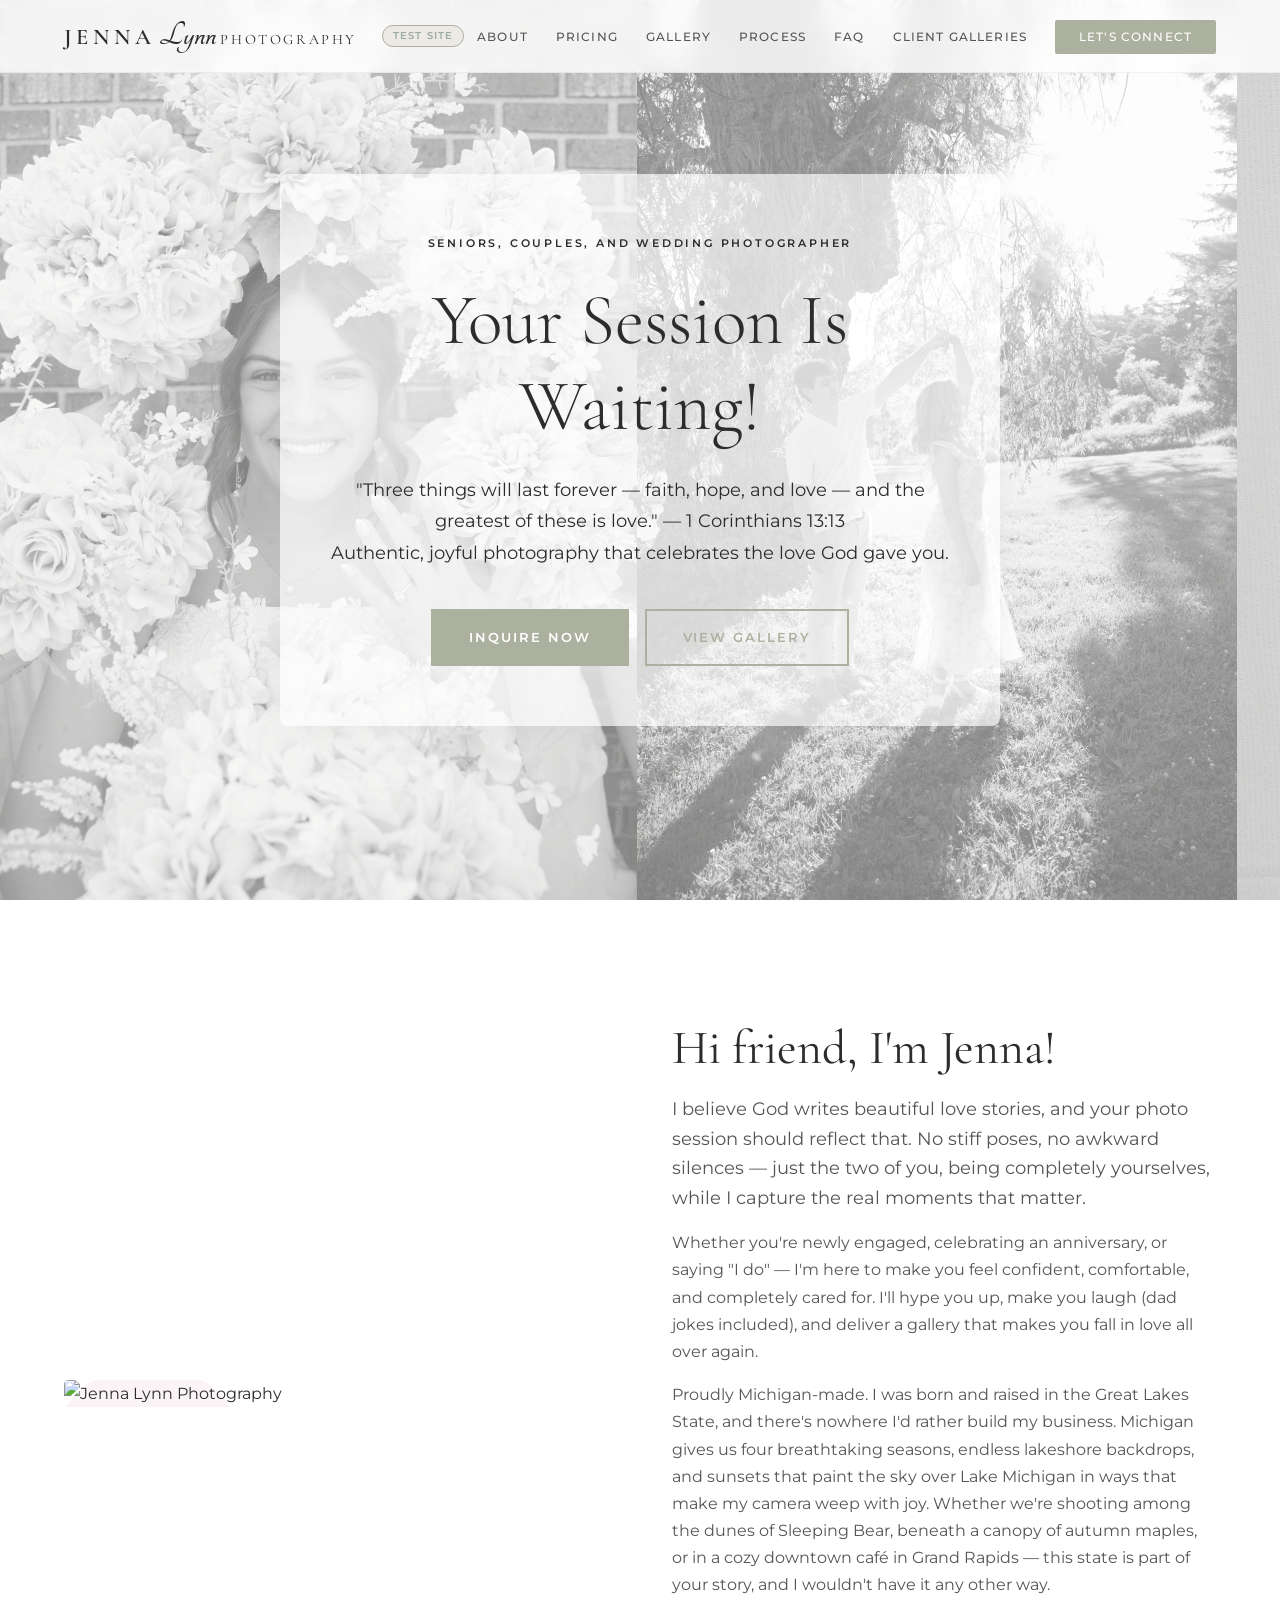
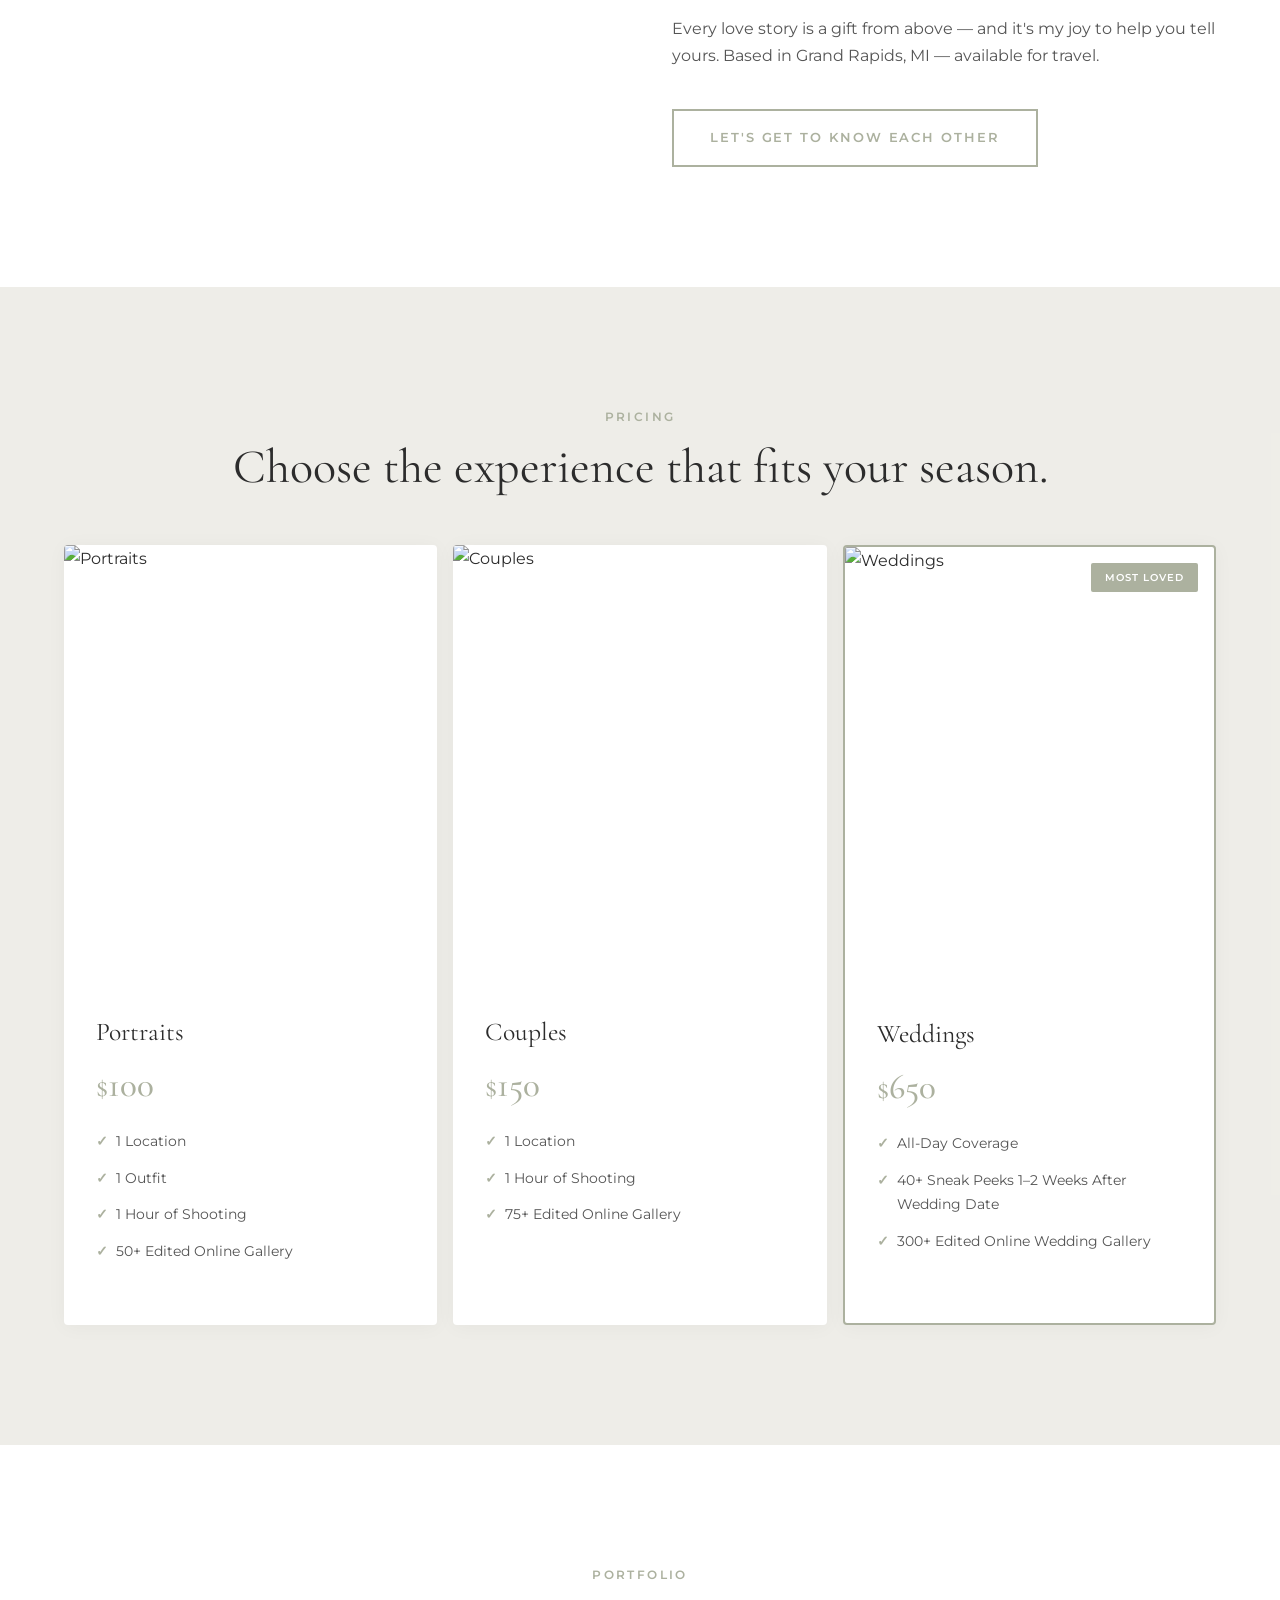
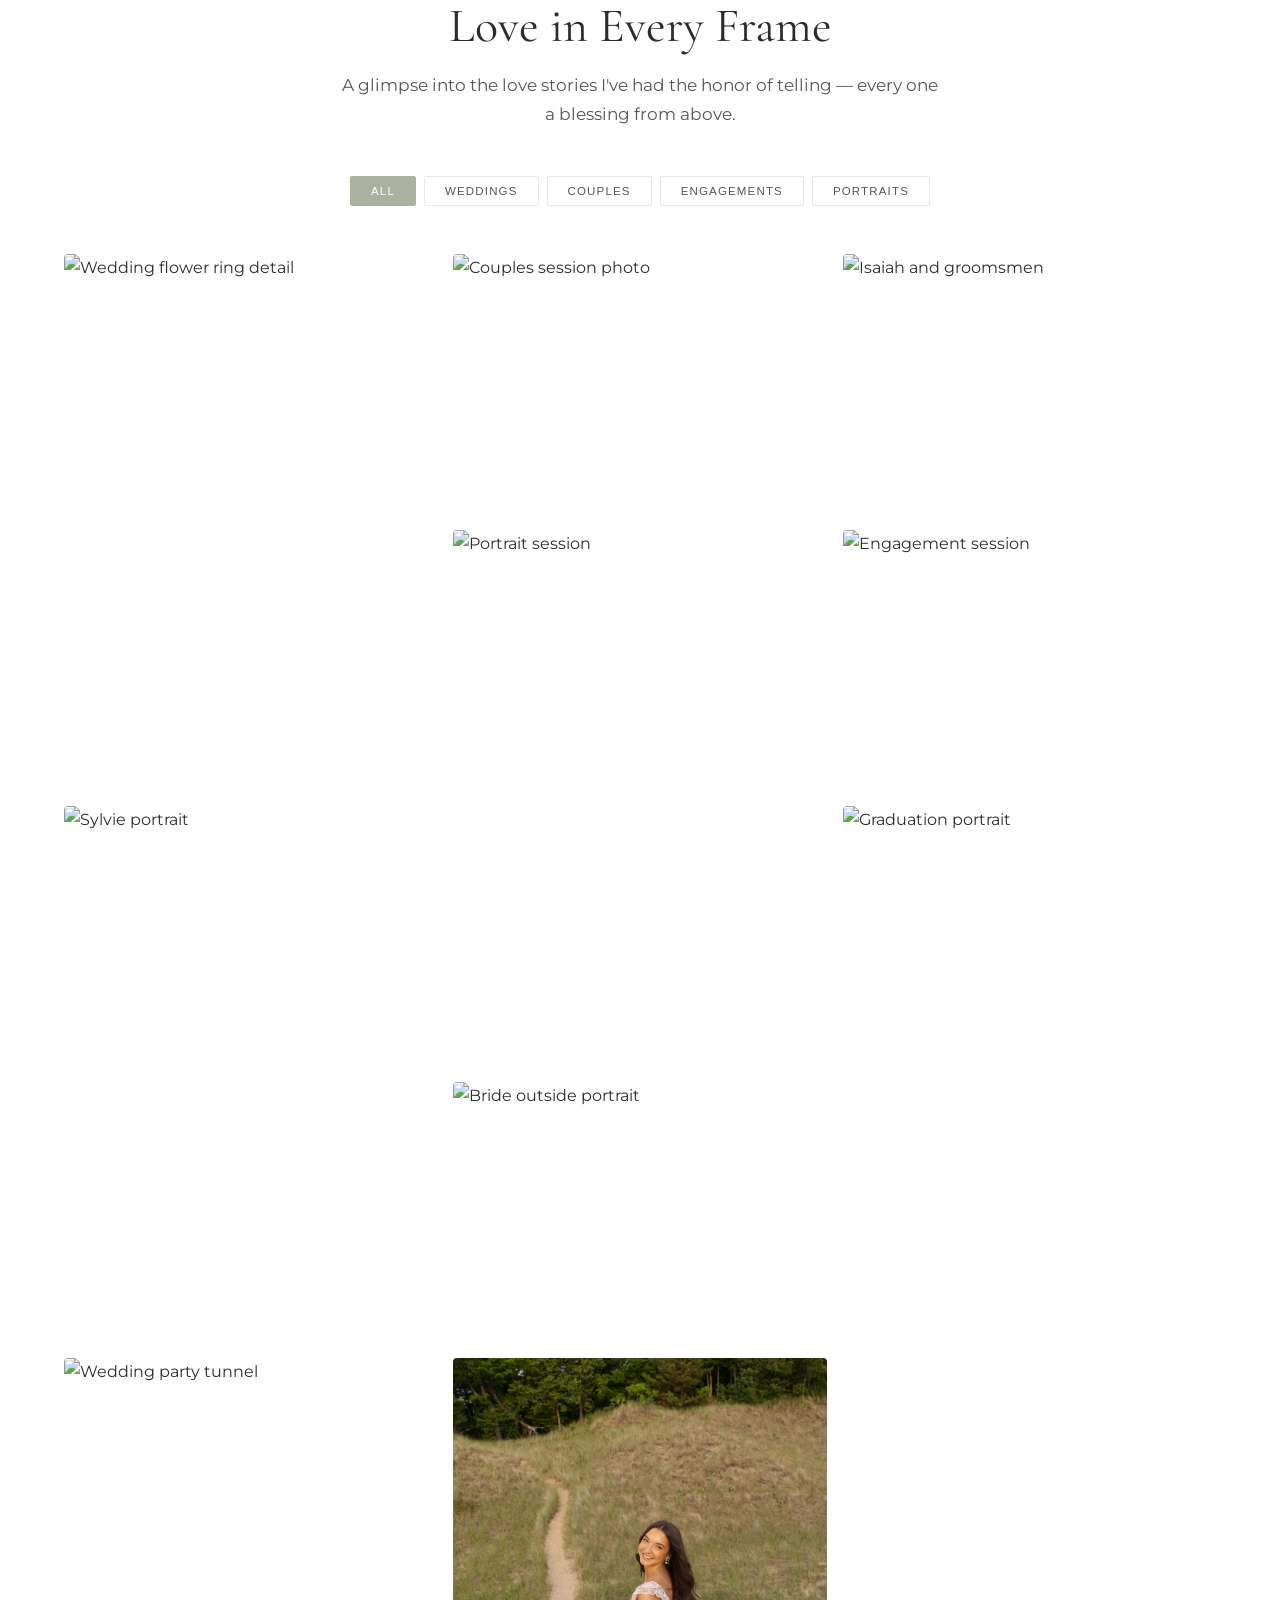
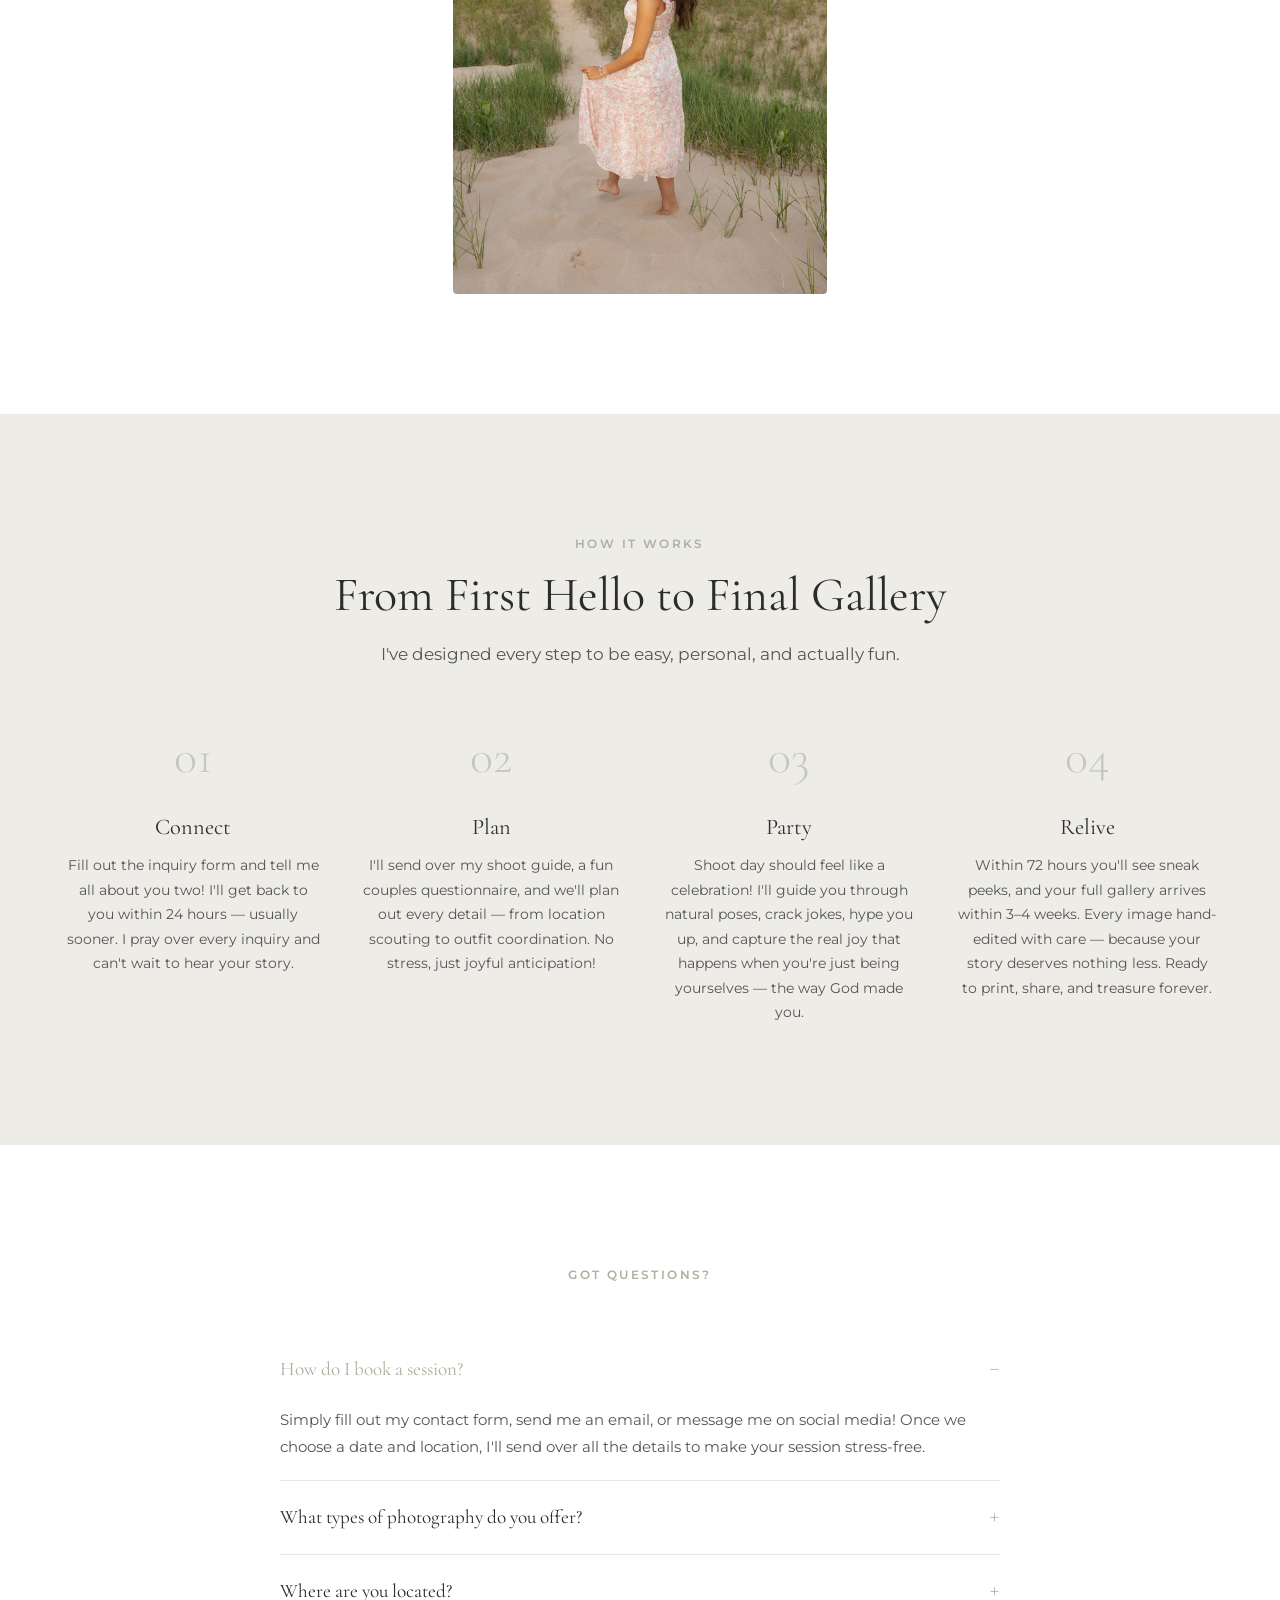
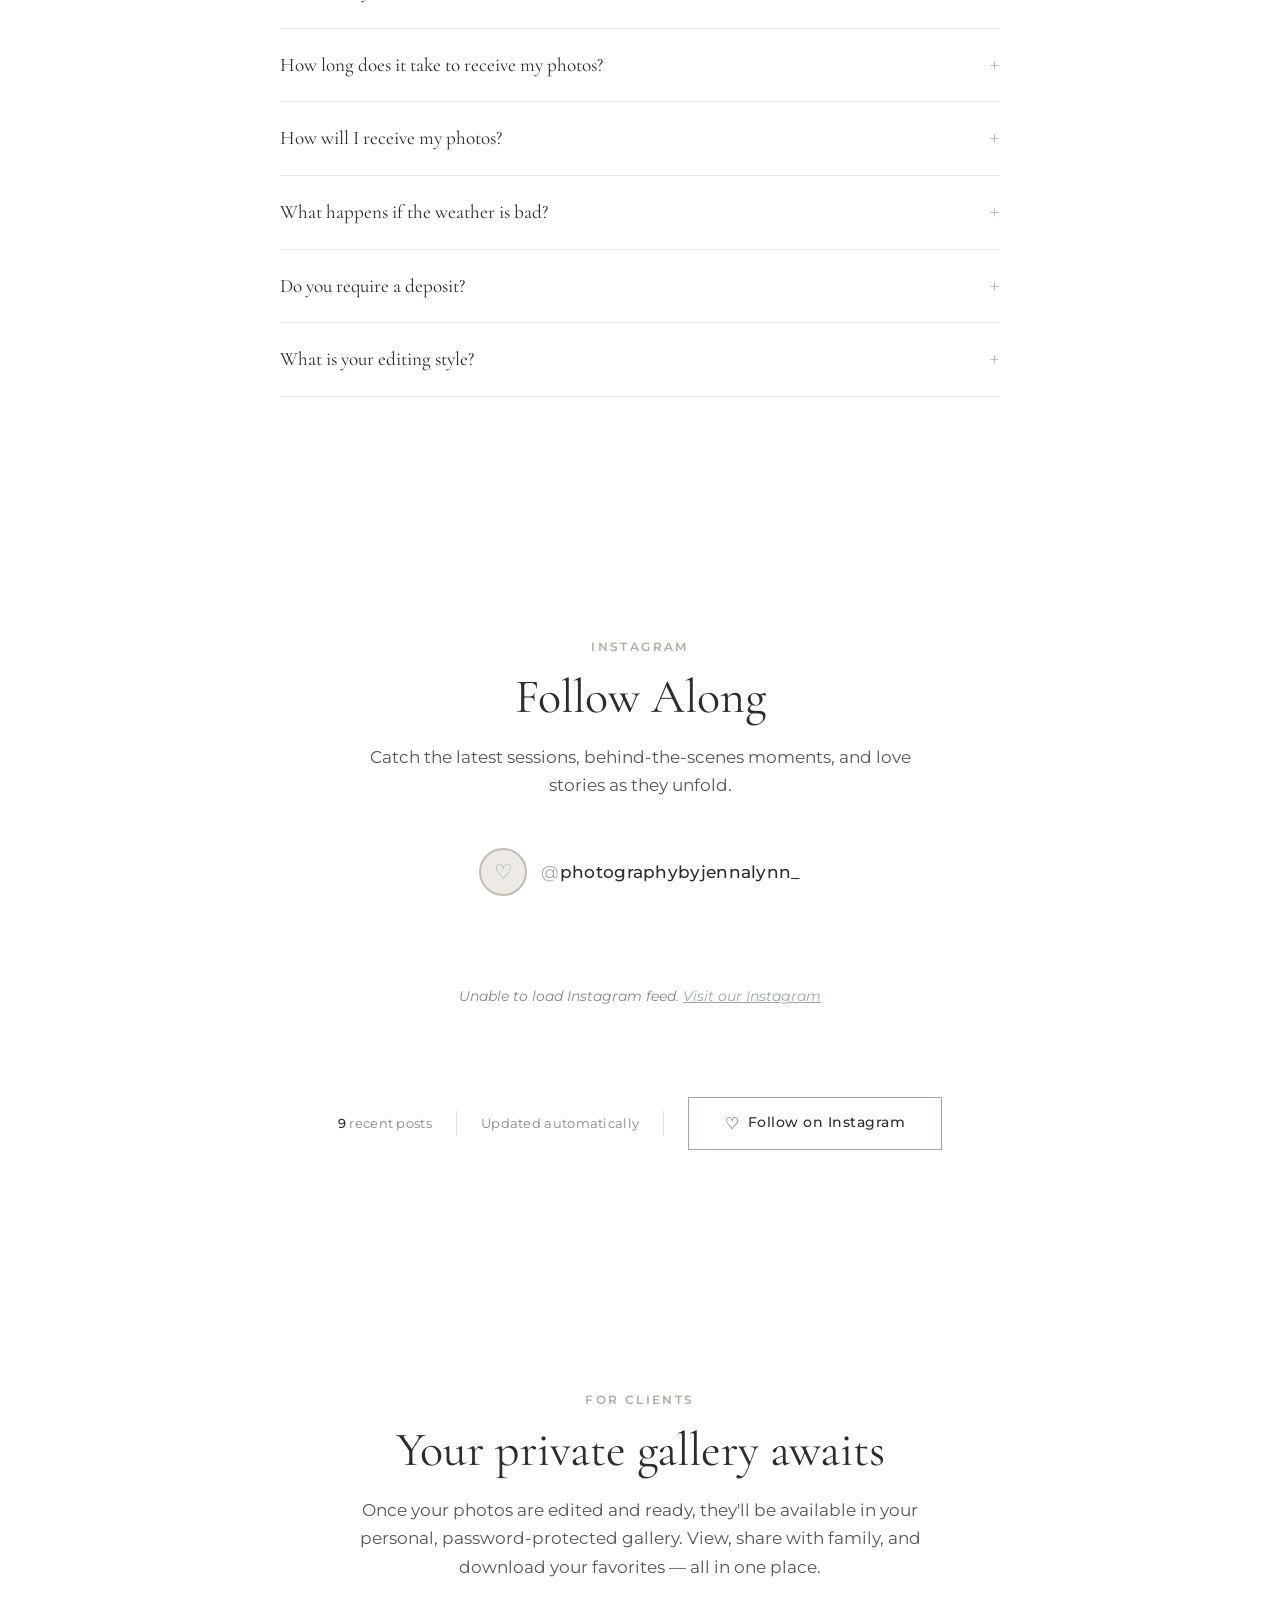
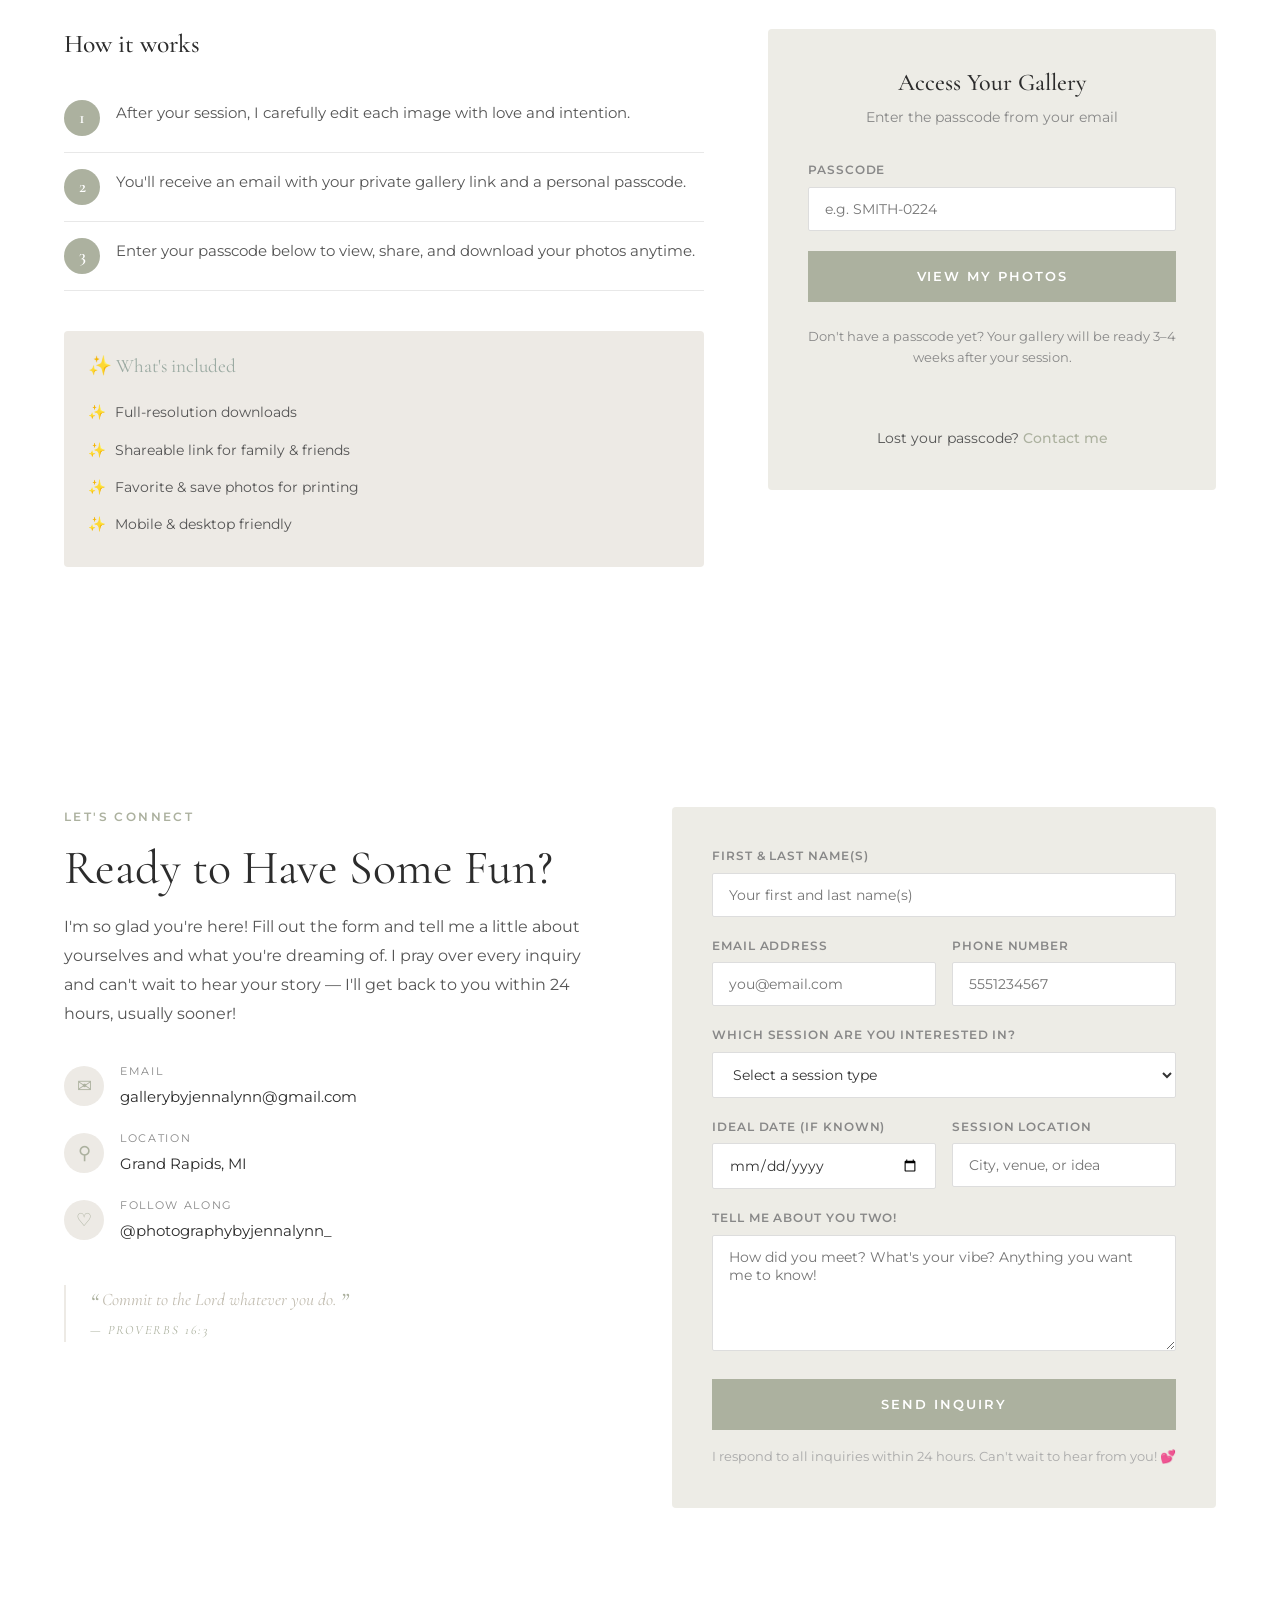
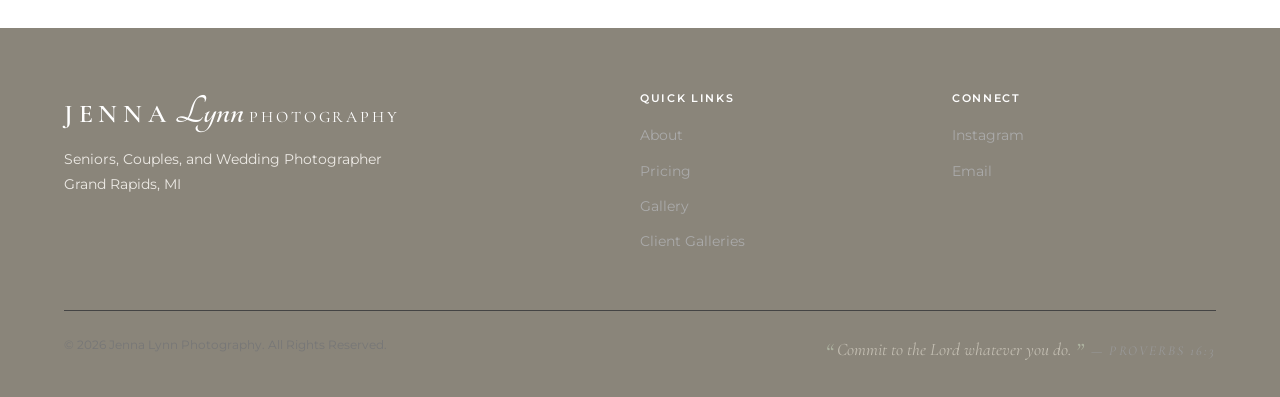
==== commit 823d28fa: "Phone field: US-only, 10 digits max, digits-only input - maxlength=10, pattern=\d{10} (exactly 10 di" ====
--- a/index.html
+++ b/index.html
@@ -521,7 +521,7 @@
                         </div>
                         <div class="form-field">
                             <label for="phone">Phone Number</label>
-                            <input type="tel" id="phone" name="phone" maxlength="14" placeholder="(555) 123-4567" pattern="[\d\s\-\(\)]{10,14}">
+                            <input type="tel" id="phone" name="phone" maxlength="10" placeholder="5551234567" pattern="\d{10}">
                         </div>
                     </div>
                     <div class="form-field">
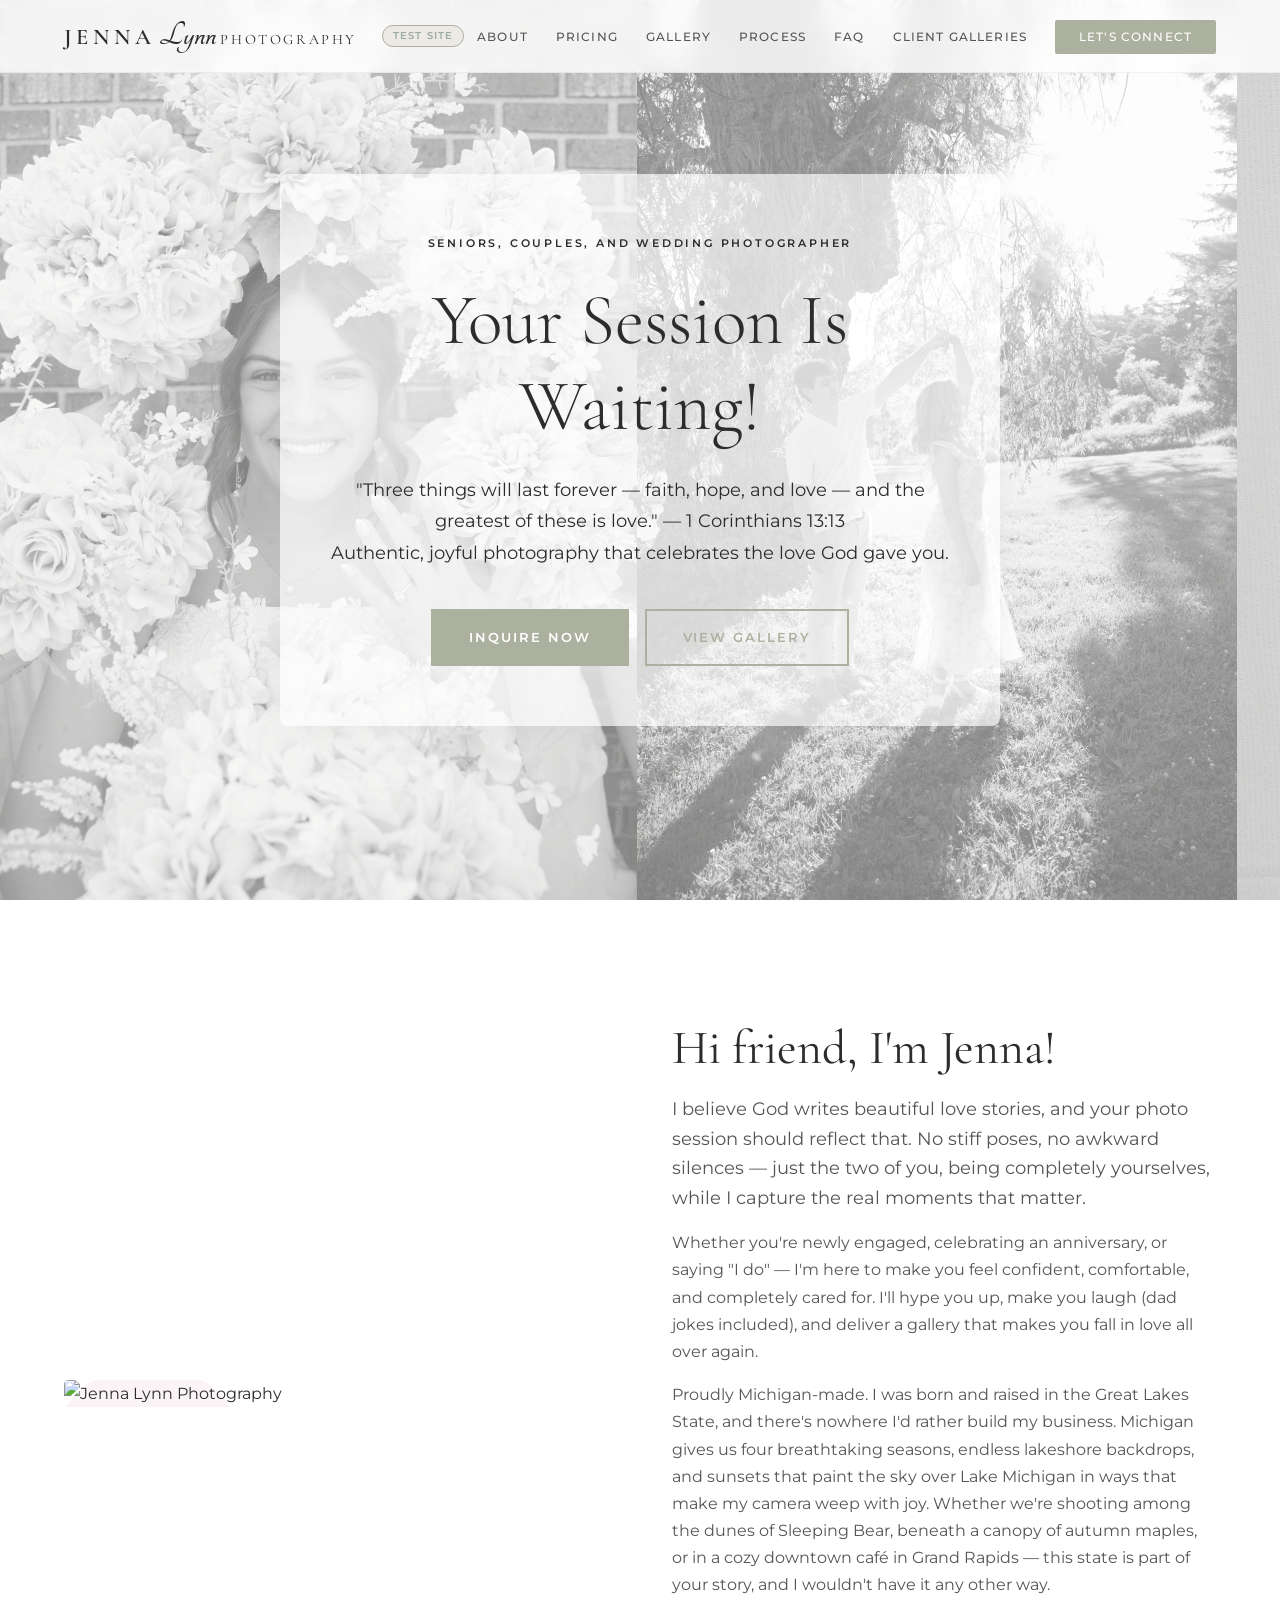
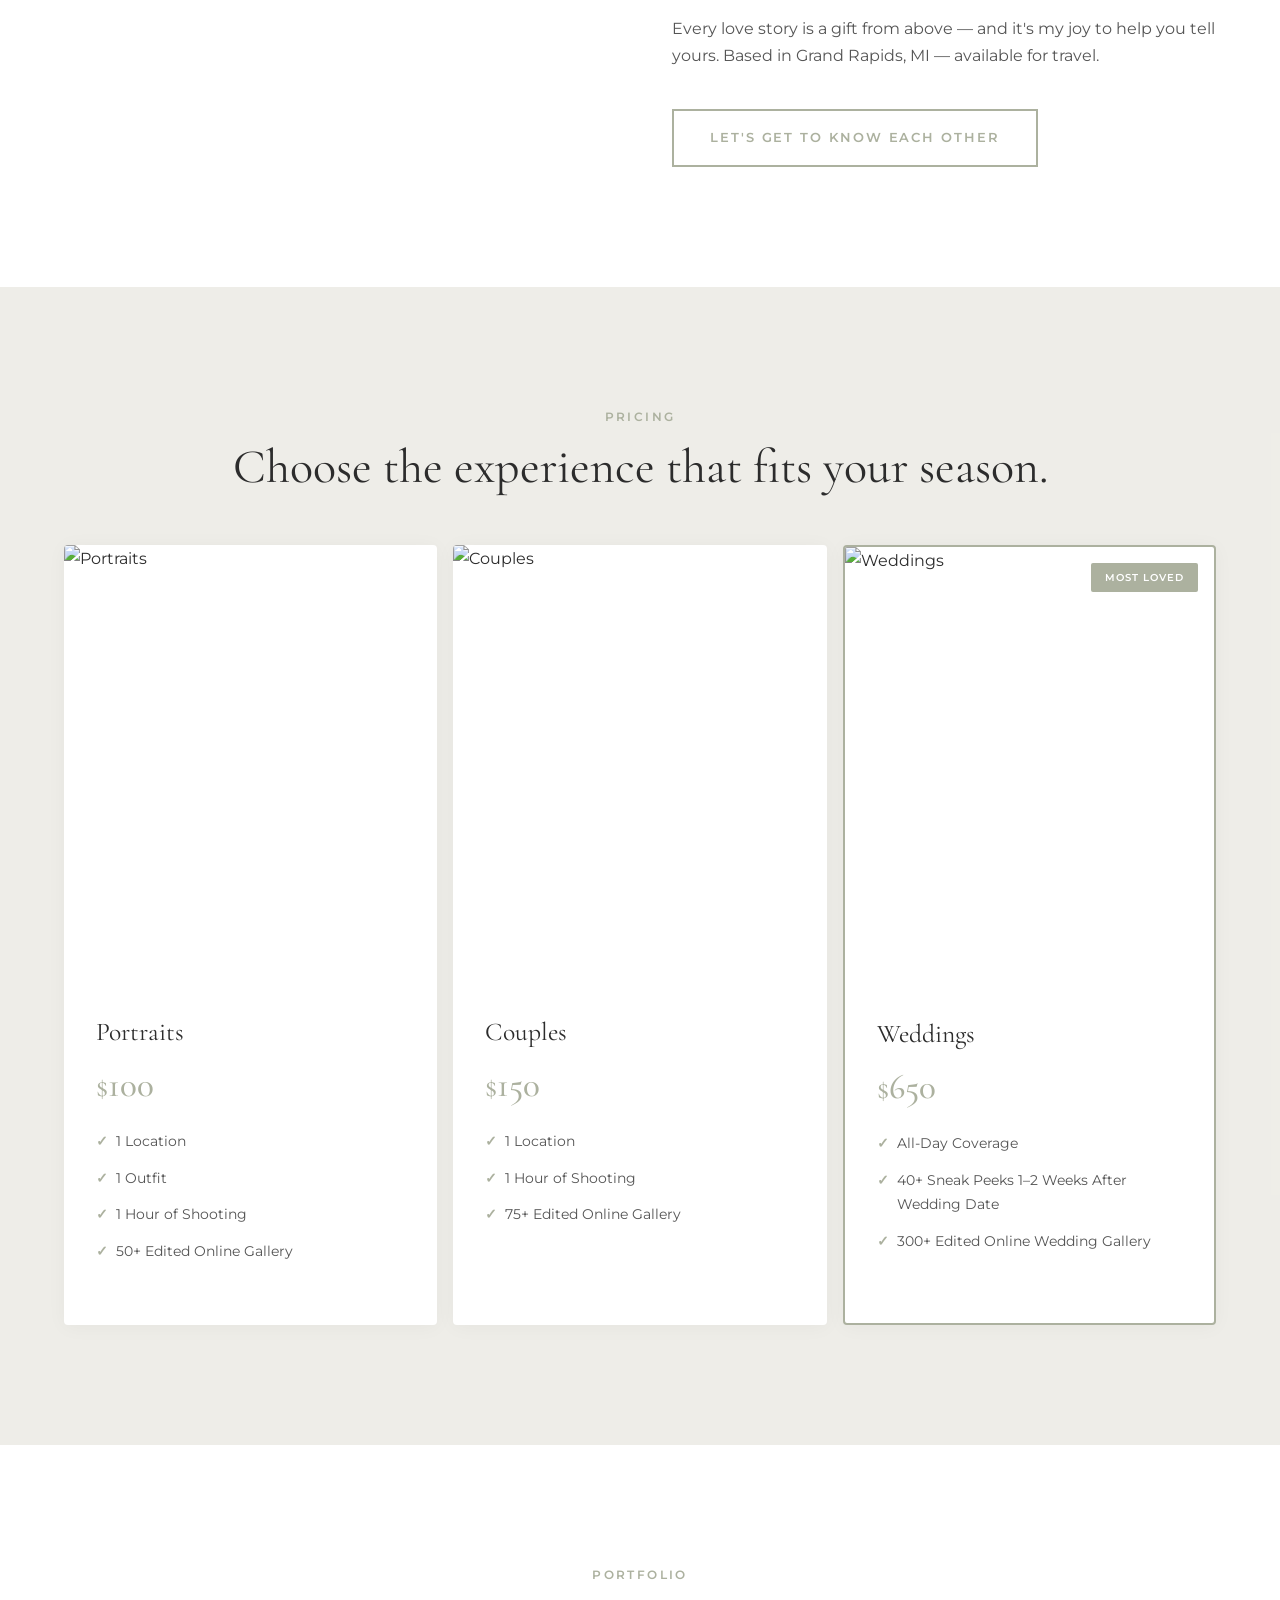
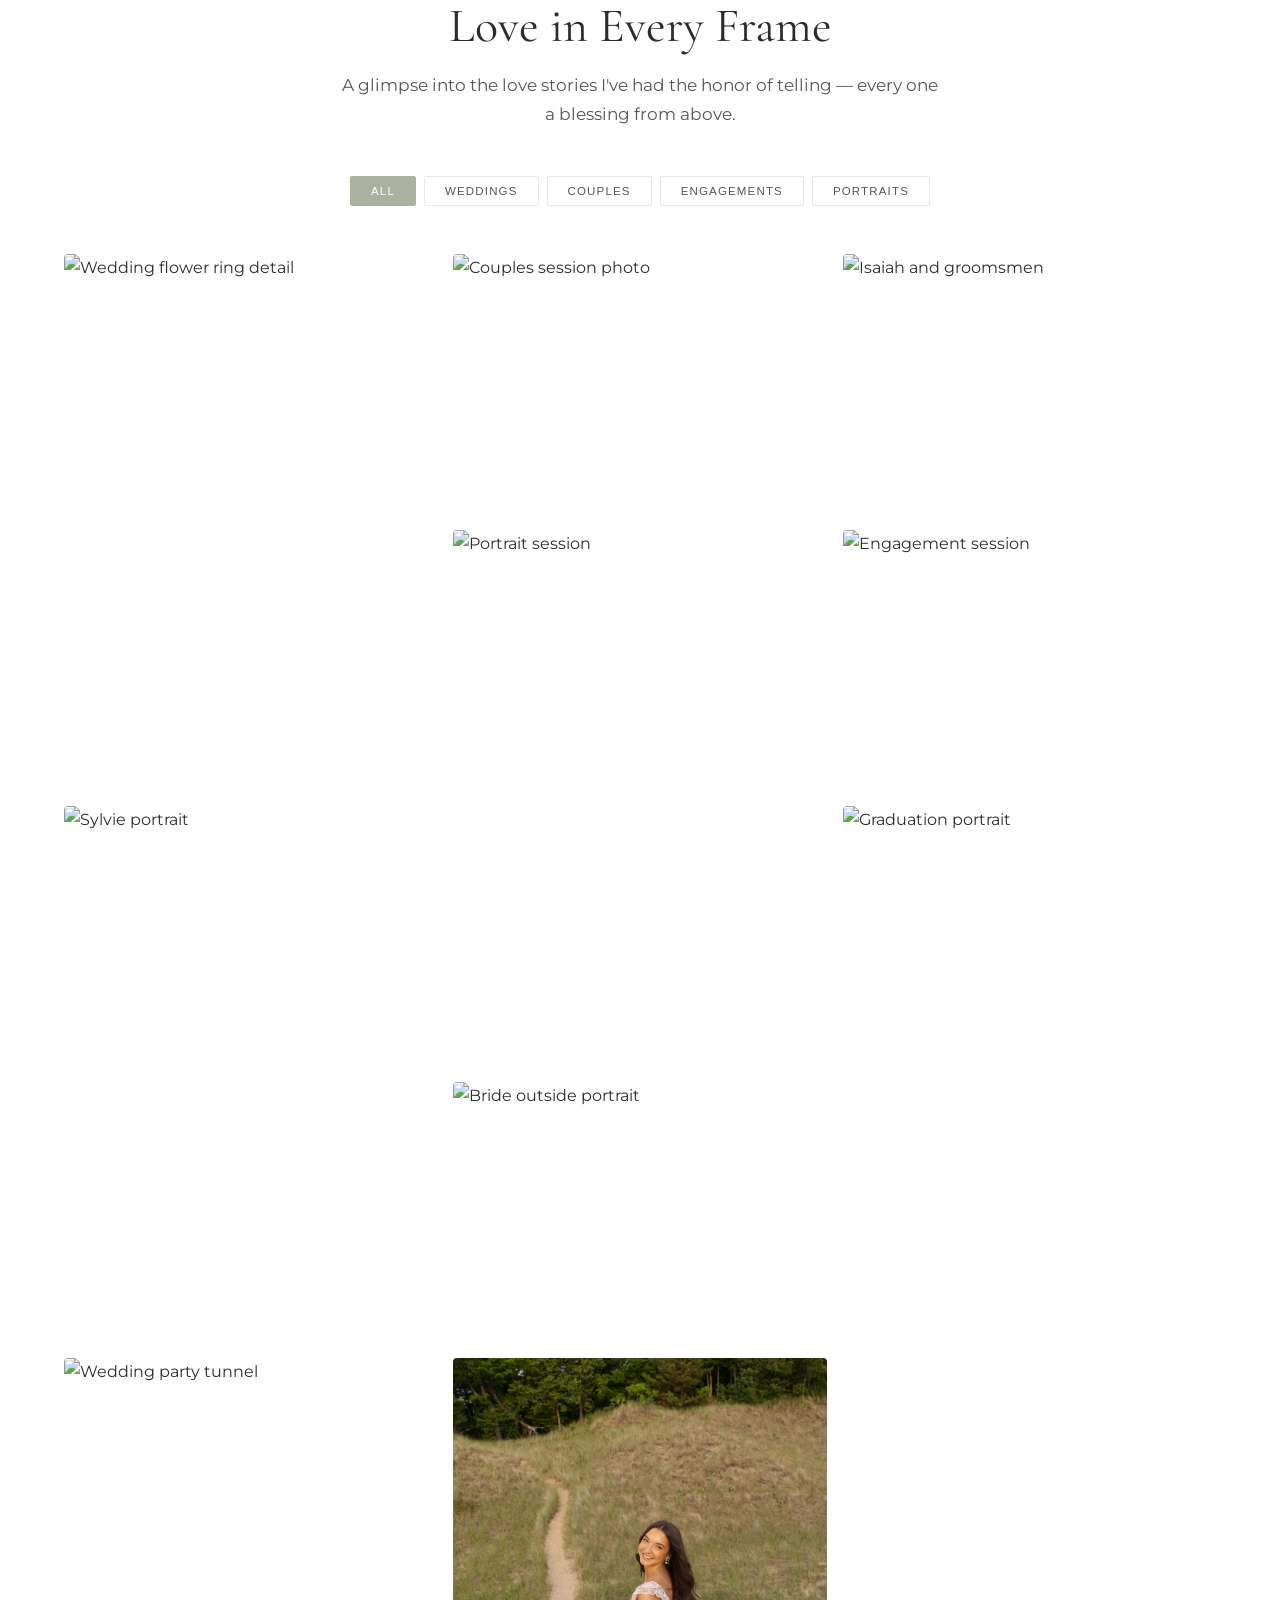
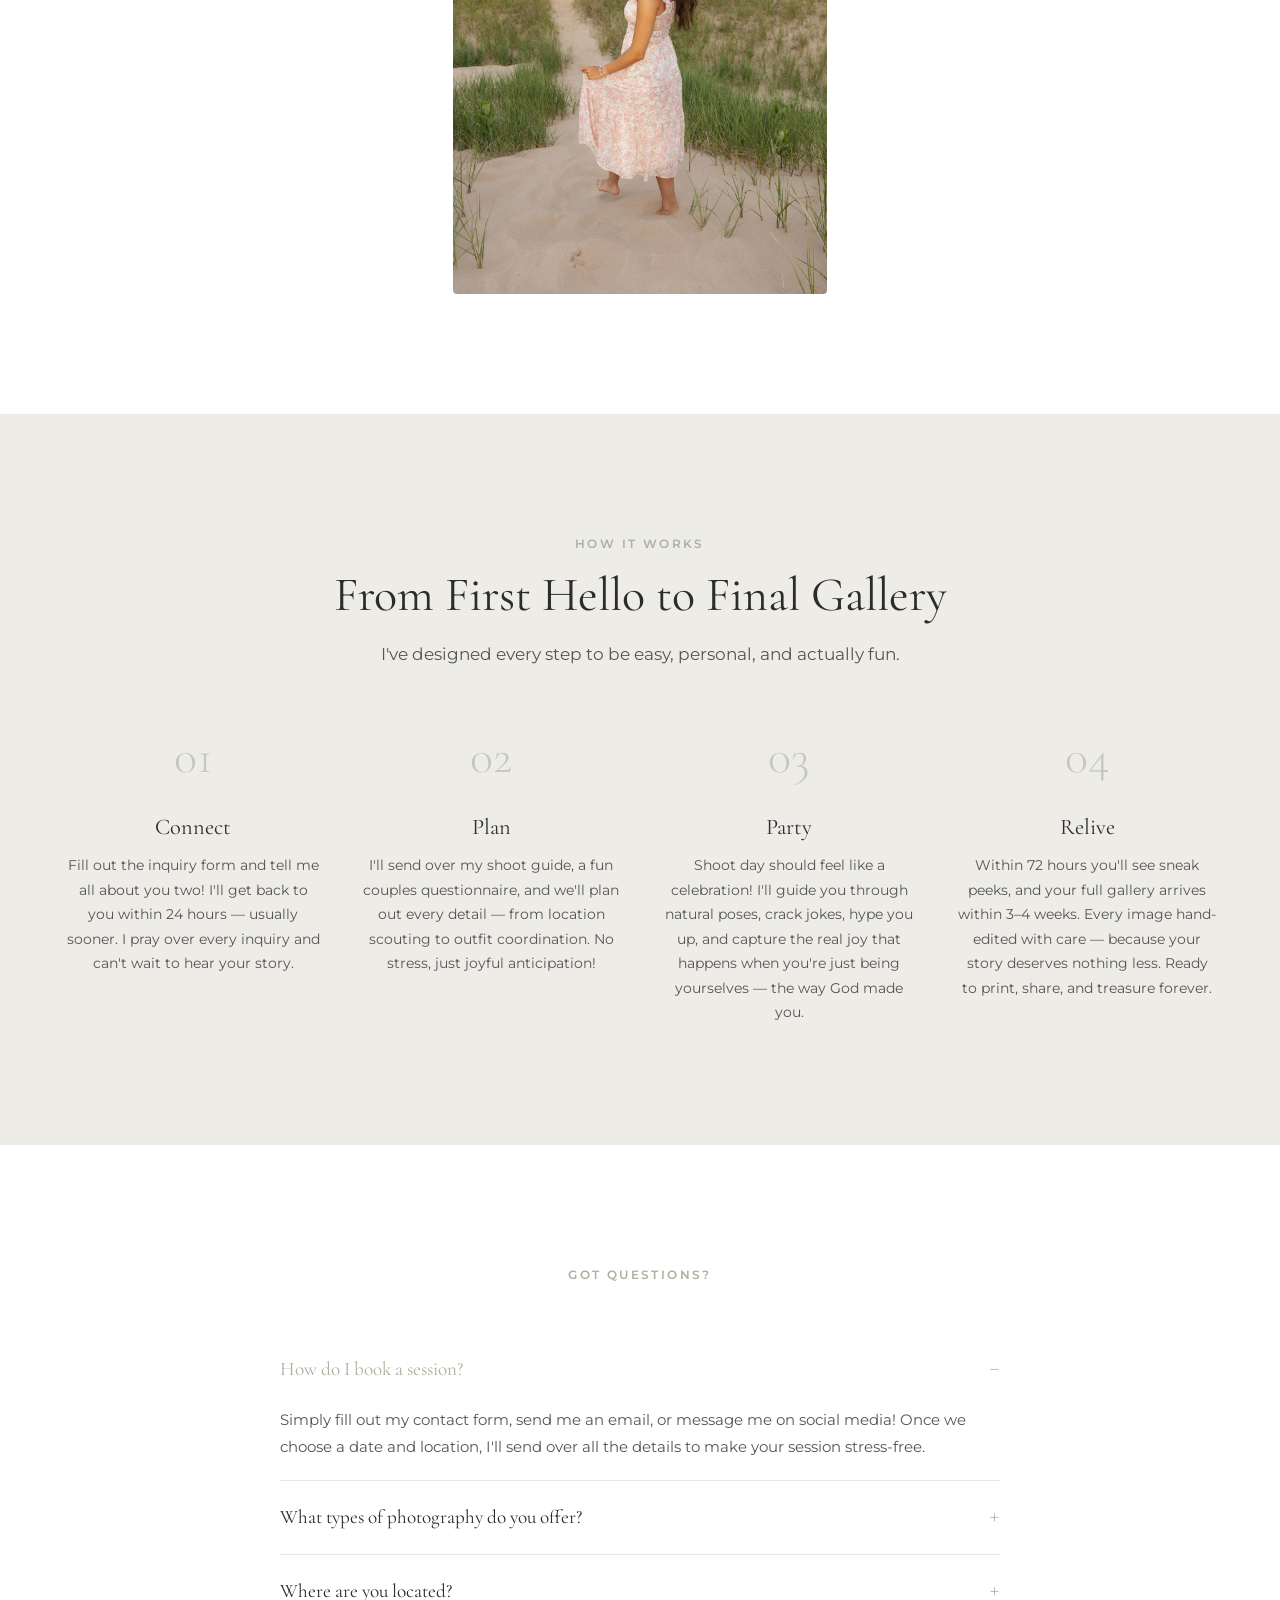
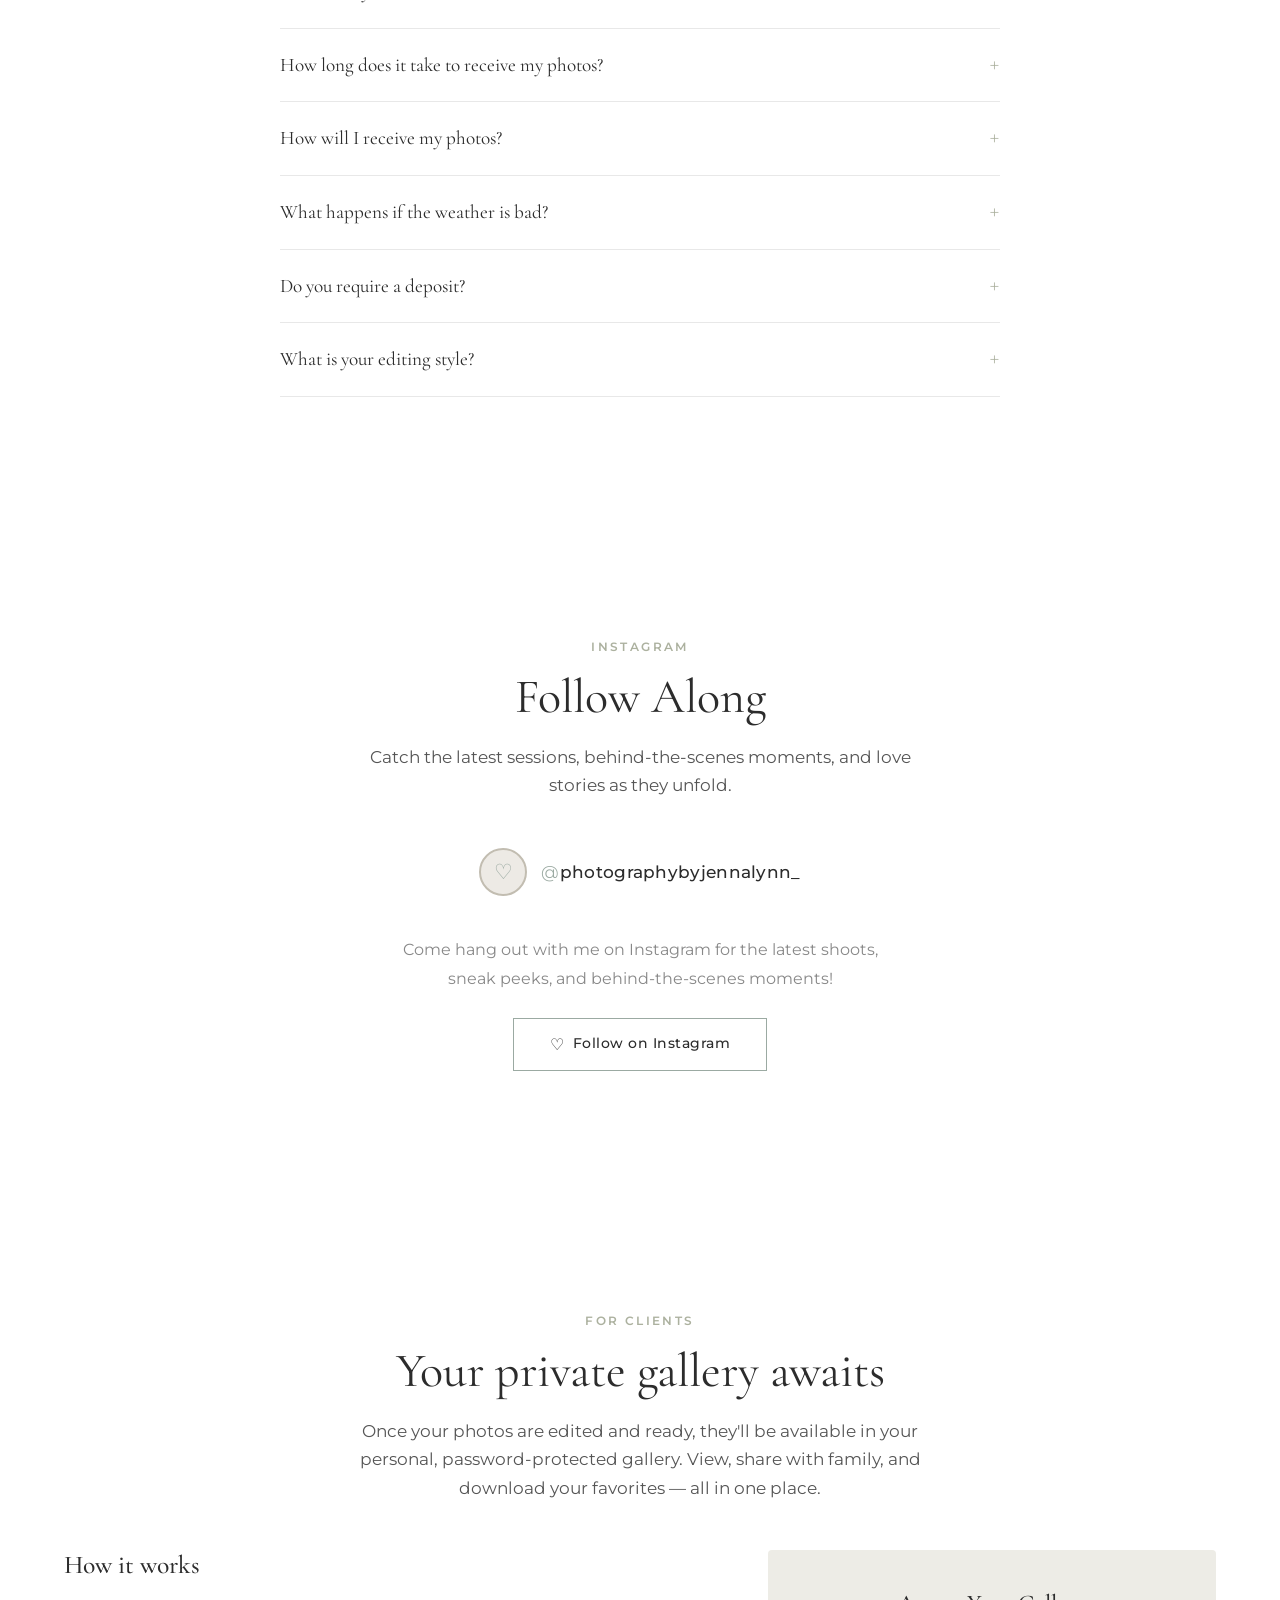
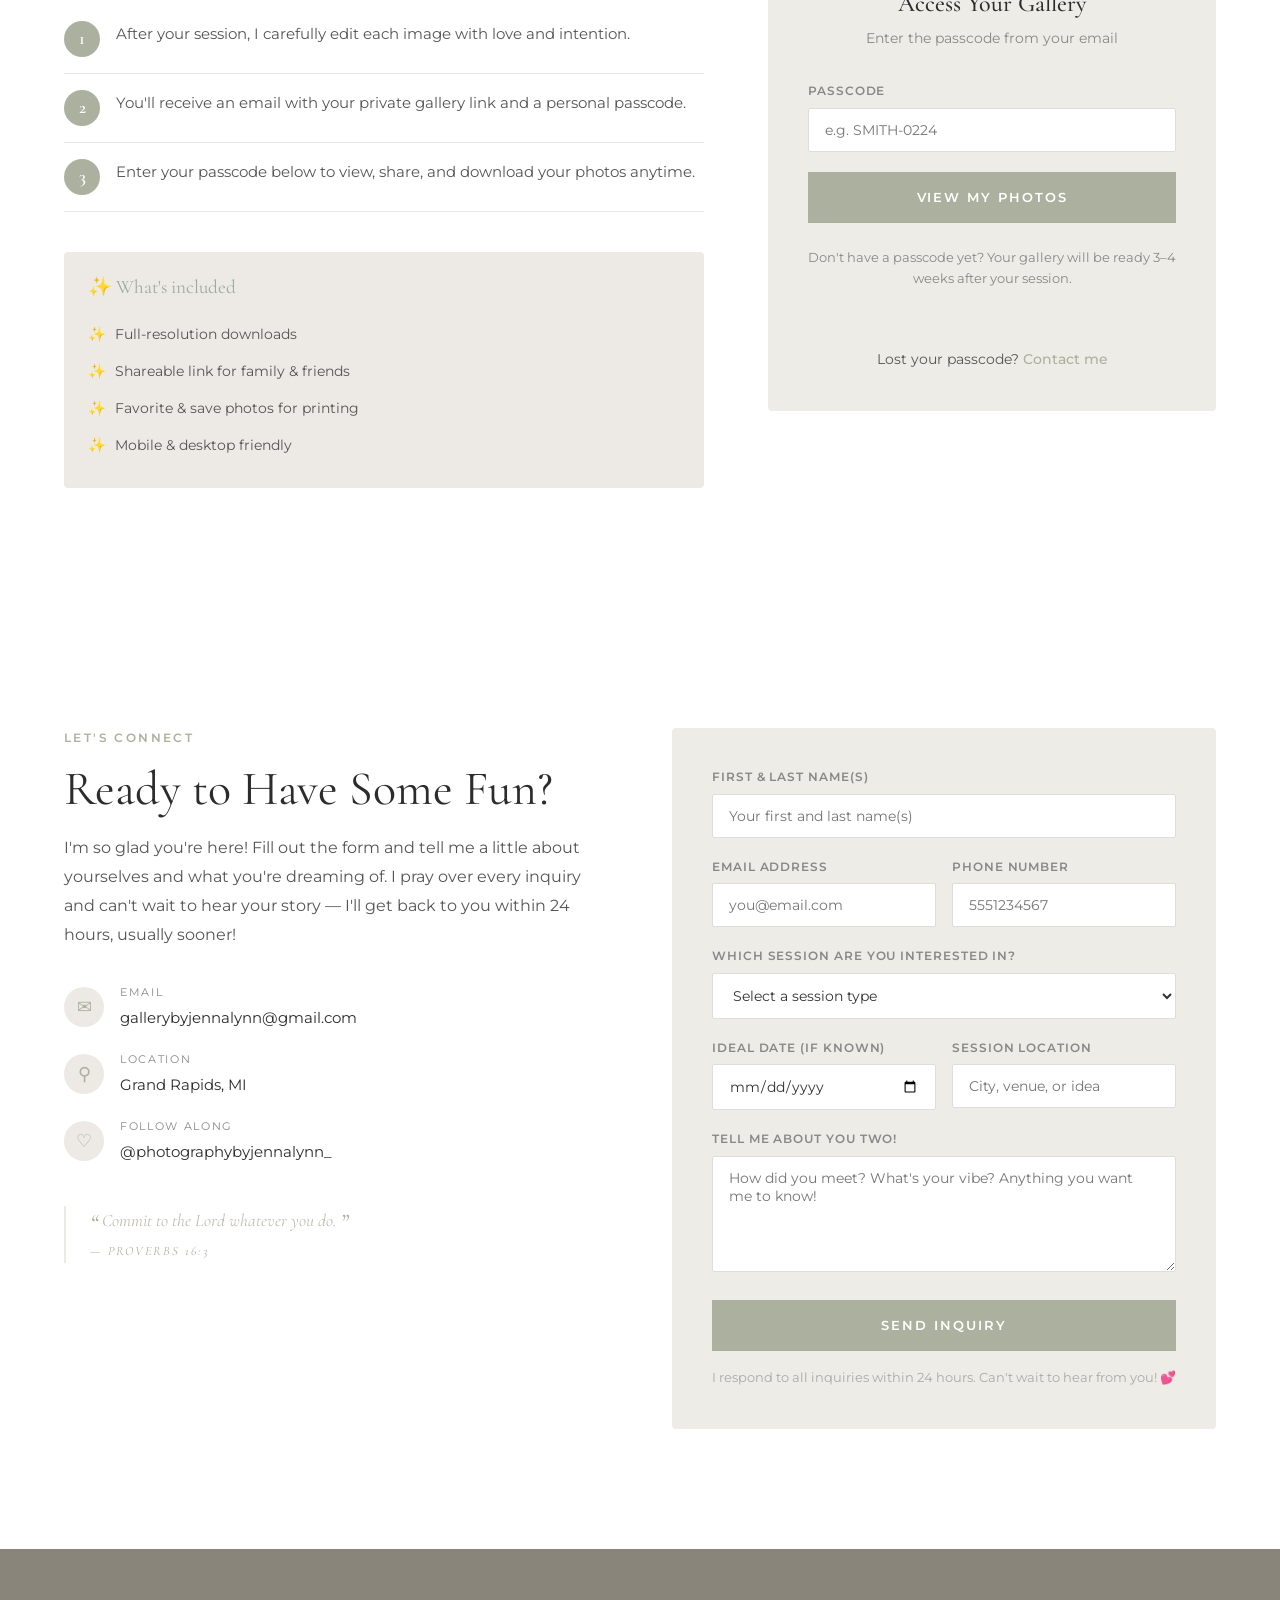
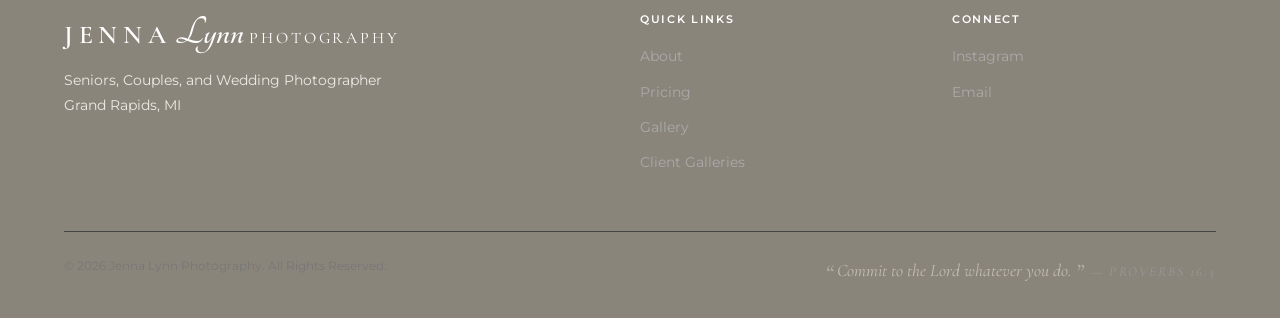
==== commit 6c0d1b4c: "Simplify Instagram section: remove feed dependency, keep profile link and follow button" ====
--- a/index.html
+++ b/index.html
@@ -381,20 +381,9 @@
                 <span class="at">@</span>photographybyjennalynn_
             </a>
         </div>
-    </div>
-
-    <div class="ig-strip-wrap">
-        <div id="instagram-feed" class="ig-grid">
-            <p class="ig-loading">Loading Instagram feed…</p>
-        </div>
-    </div>
-
-    <div class="container">
-        <div class="ig-follow-bar">
-            <span class="ig-meta-text" id="igPostCount"><strong>9</strong> recent posts</span>
-            <div class="ig-divider"></div>
-            <span class="ig-meta-text">Updated automatically</span>
-            <div class="ig-divider"></div>
+
+        <div class="ig-cta">
+            <p class="ig-cta-text">Come hang out with me on Instagram for the latest shoots, sneak peeks, and behind-the-scenes moments!</p>
             <a href="https://instagram.com/photographybyjennalynn_" class="ig-follow-btn" target="_blank" rel="noopener">
                 <span class="heart">♡</span>
                 Follow on Instagram
@@ -618,6 +607,6 @@
 </div>
 
 <script src="js/script.js"></script>
-<script src="js/instagram-feed.js" defer></script>
+
 </body>
 </html>
--- a/css/style.css
+++ b/css/style.css
@@ -1094,16 +1094,27 @@
 .form-success {
     display: none;
     text-align: center;
-    margin-top: 1rem;
-    padding: 1rem;
-    background: var(--sage-soft);
-    border: 1px solid var(--sage);
+    margin-top: 1.5rem;
+    padding: 2.5rem 2rem;
+    background: linear-gradient(135deg, var(--sage-soft) 0%, #f0ebe2 100%);
+    border: 2px solid var(--sage);
     border-radius: var(--radius);
     color: var(--sage-deep);
-    font-size: 0.9rem;
-}
-
-.form-success.show { display: block; }
+    font-size: 1.15rem;
+    line-height: 1.8;
+    box-shadow: 0 4px 20px rgba(0, 0, 0, 0.08);
+    font-family: 'Cormorant Garamond', serif;
+}
+
+.form-success.show {
+    display: block;
+    animation: successPop 0.4s ease-out;
+}
+
+@keyframes successPop {
+    0% { opacity: 0; transform: scale(0.95); }
+    100% { opacity: 1; transform: scale(1); }
+}
 
 /* Formspree loading state */
 .form-loading {
@@ -2162,29 +2173,17 @@
     z-index: 1;
 }
 
-.ig-follow-bar {
-    display: flex;
-    align-items: center;
-    justify-content: center;
-    gap: 24px;
-    flex-wrap: wrap;
-}
-
-.ig-divider {
-    width: 1px;
-    height: 24px;
-    background: var(--border-light);
-}
-
-.ig-meta-text {
-    font-size: 0.82rem;
+.ig-cta {
+    text-align: center;
+    max-width: 480px;
+    margin: 0 auto;
+}
+
+.ig-cta-text {
+    font-size: 1rem;
+    line-height: 1.8;
     color: var(--gray-light);
-    letter-spacing: 0.3px;
-}
-
-.ig-meta-text strong {
-    color: var(--charcoal);
-    font-weight: 500;
+    margin-bottom: 1.5rem;
 }
 
 .ig-follow-btn {
@@ -2224,8 +2223,6 @@
 @media (max-width: 768px) {
     .ig-grid { grid-template-columns: repeat(3, 1fr); gap: 4px; }
     .ig-strip-wrap { max-width: 400px; }
-    .ig-follow-bar { gap: 16px; }
-    .ig-divider { display: none; }
 }
 
 @media (max-width: 480px) {
@@ -2233,4 +2230,5 @@
     .ig-profile { gap: 10px; }
     .ig-avatar { width: 40px; height: 40px; font-size: 1.1rem; }
     .ig-handle { font-size: 0.95rem; }
+    .ig-cta-text { font-size: 0.9rem; }
 }
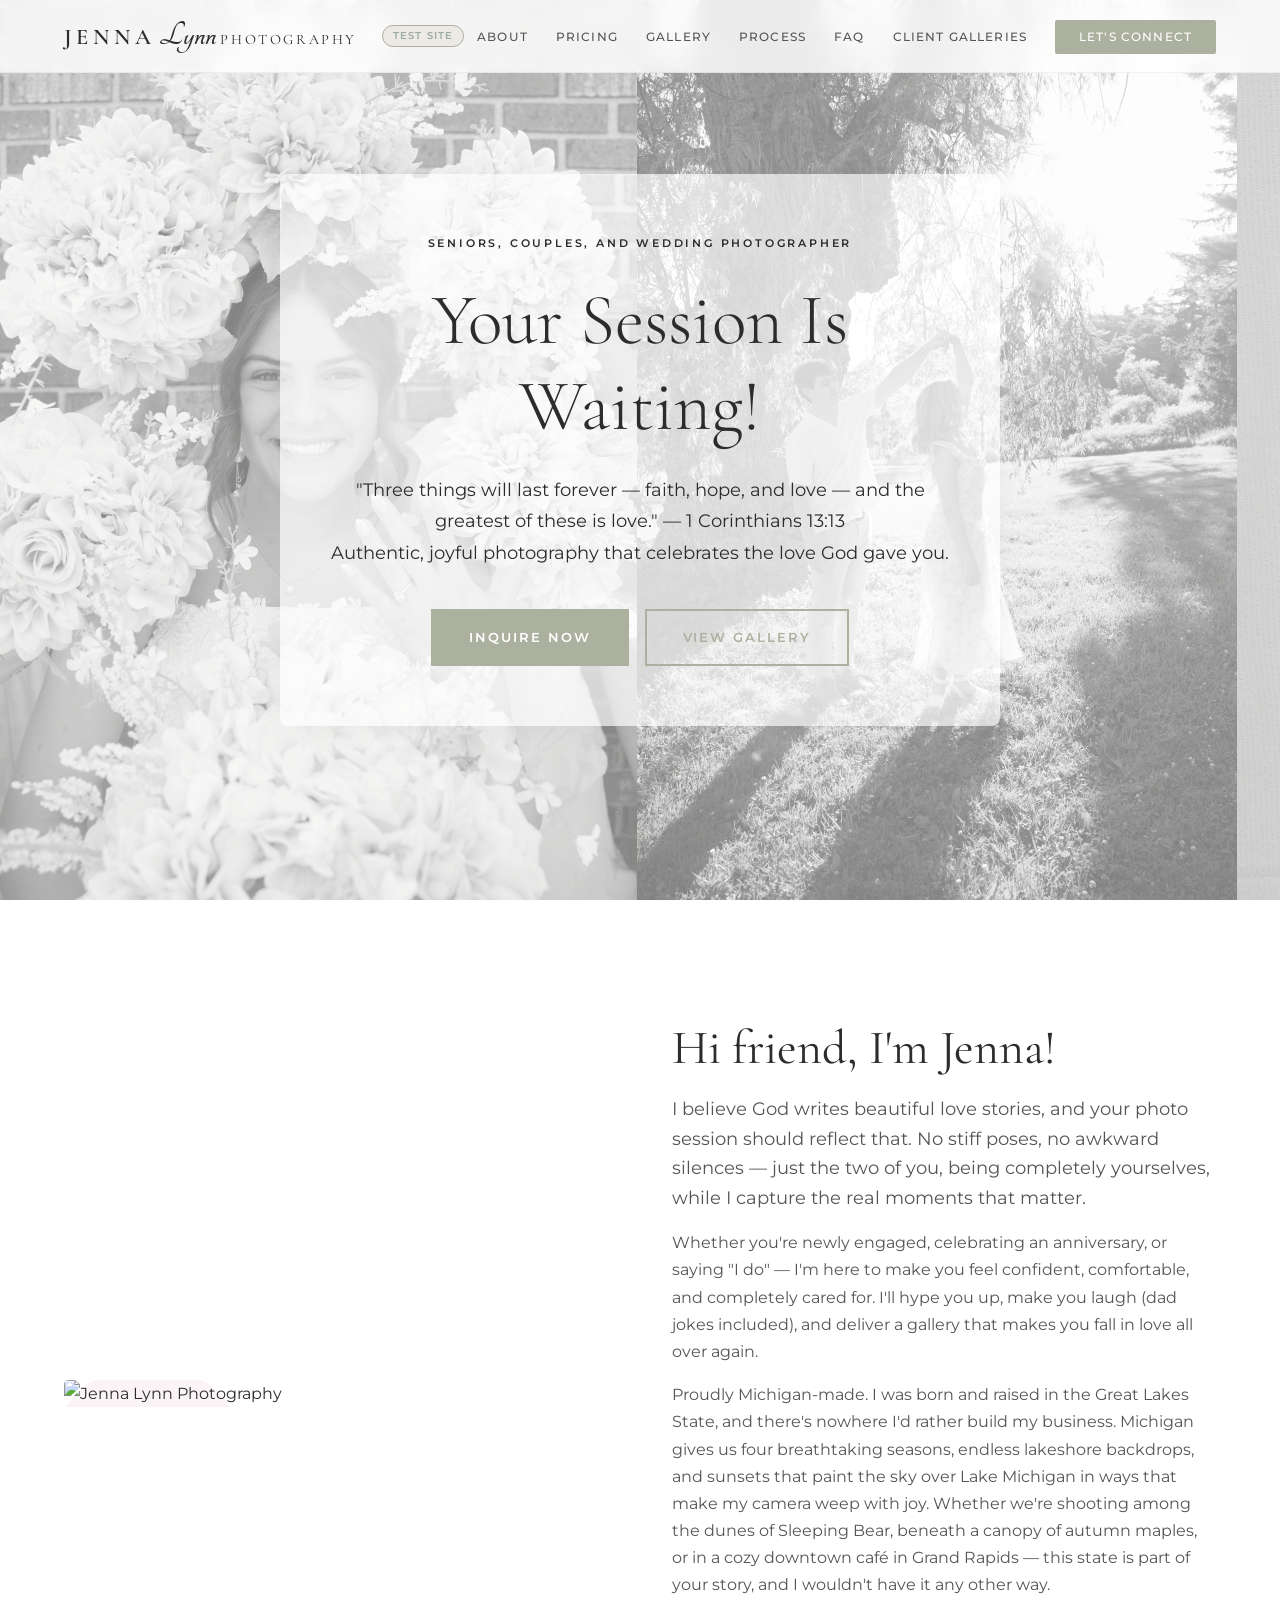
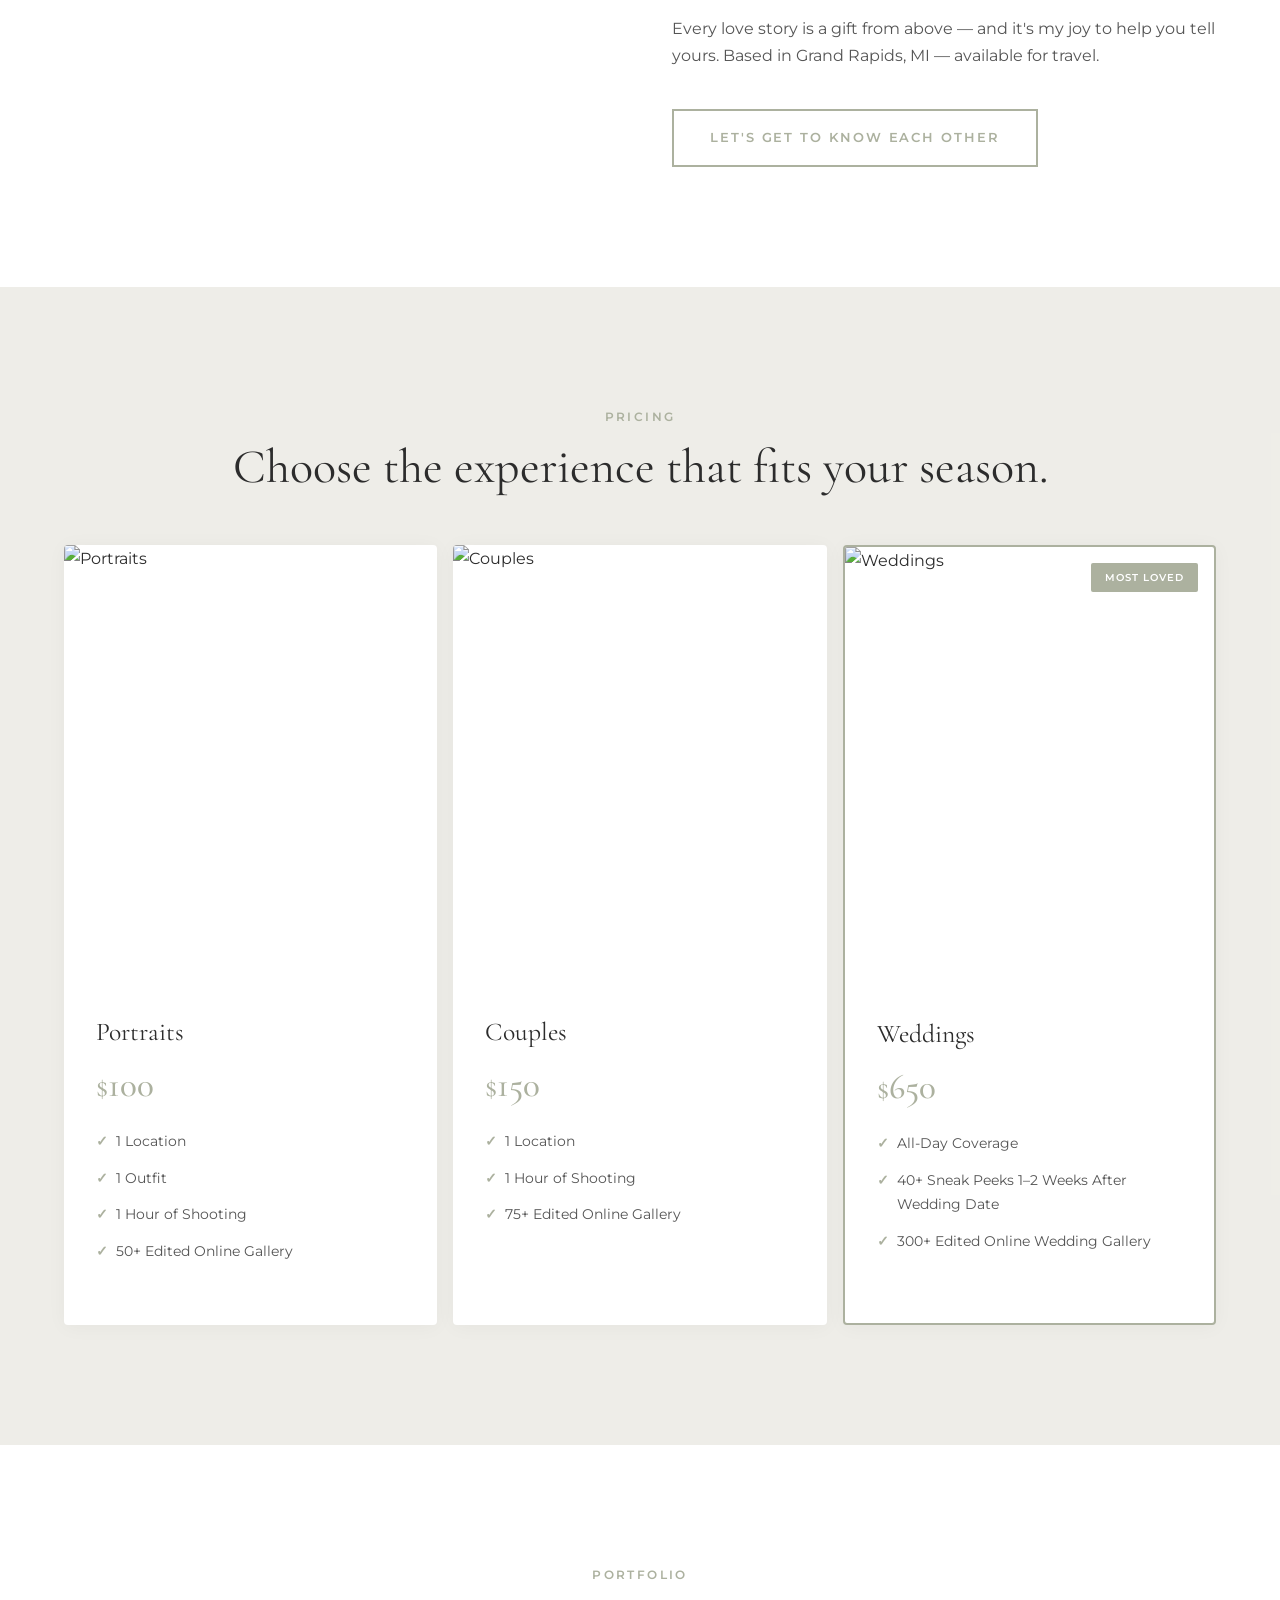
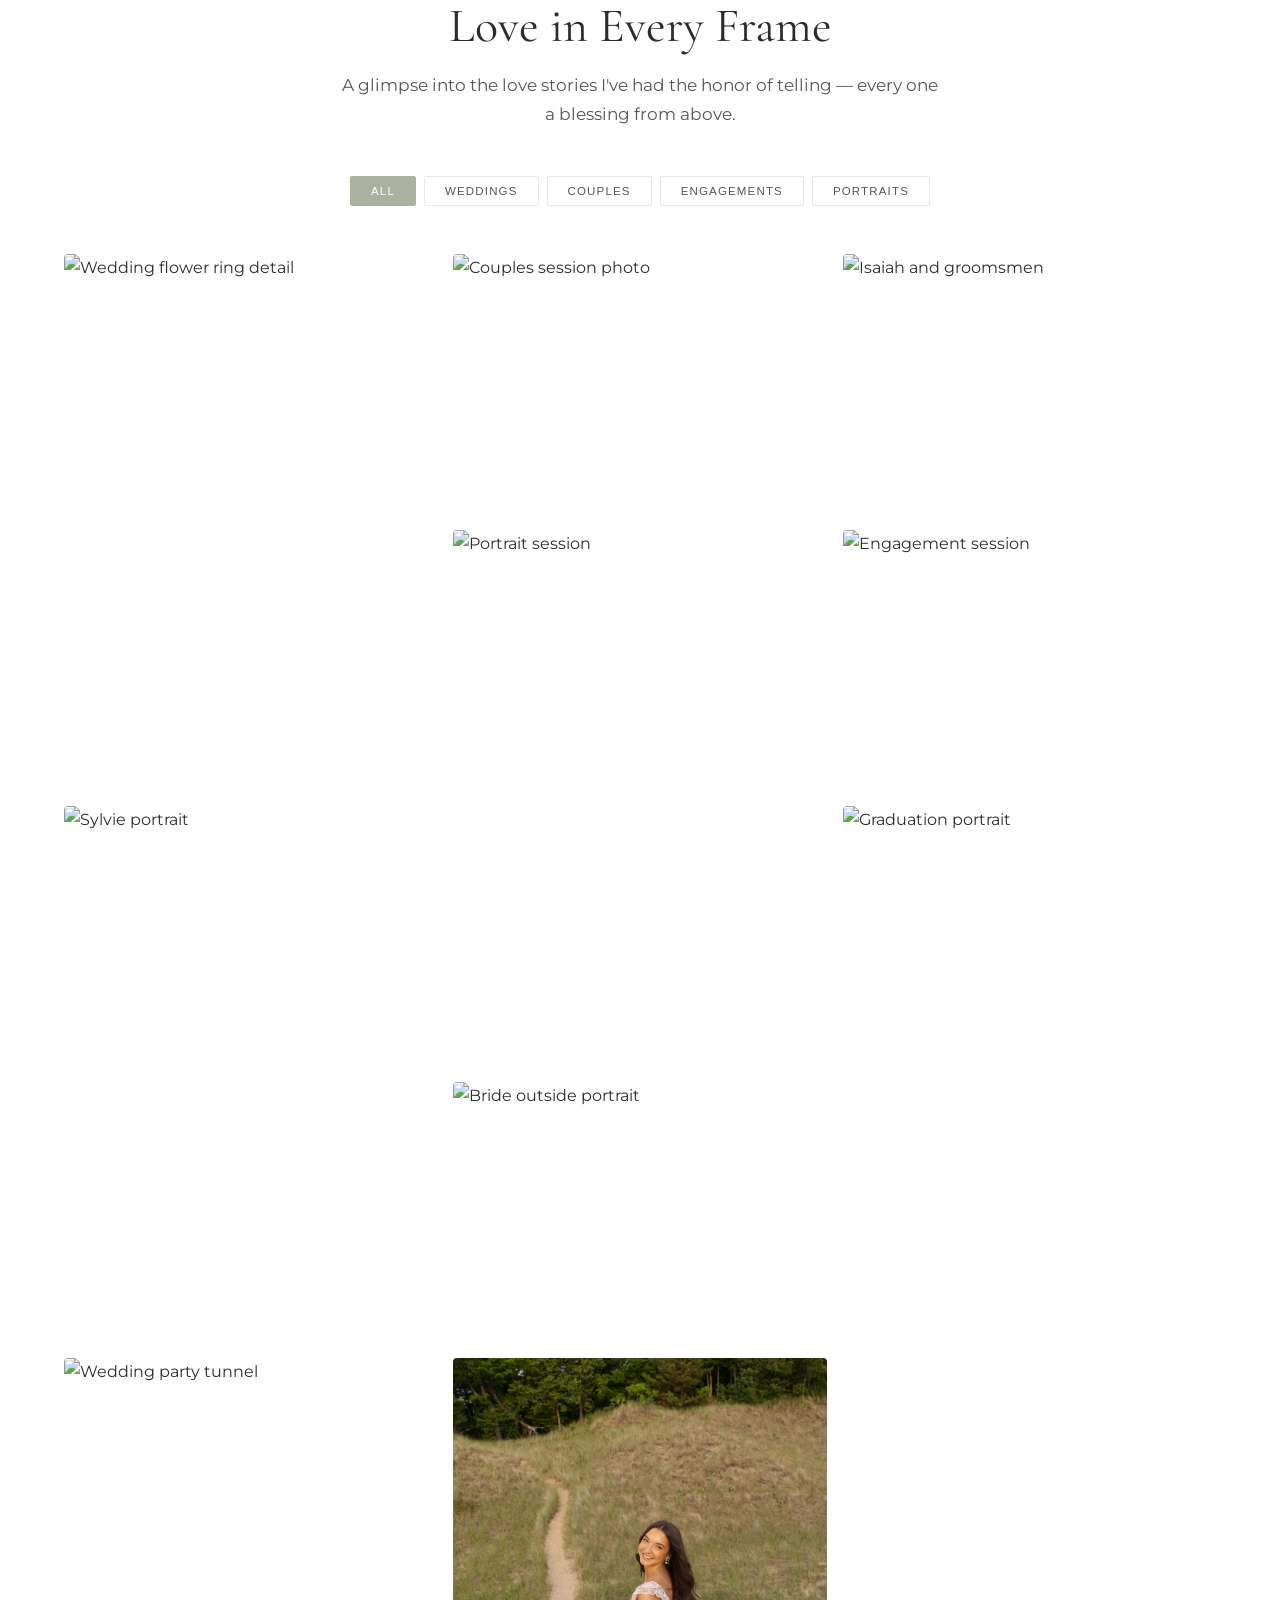
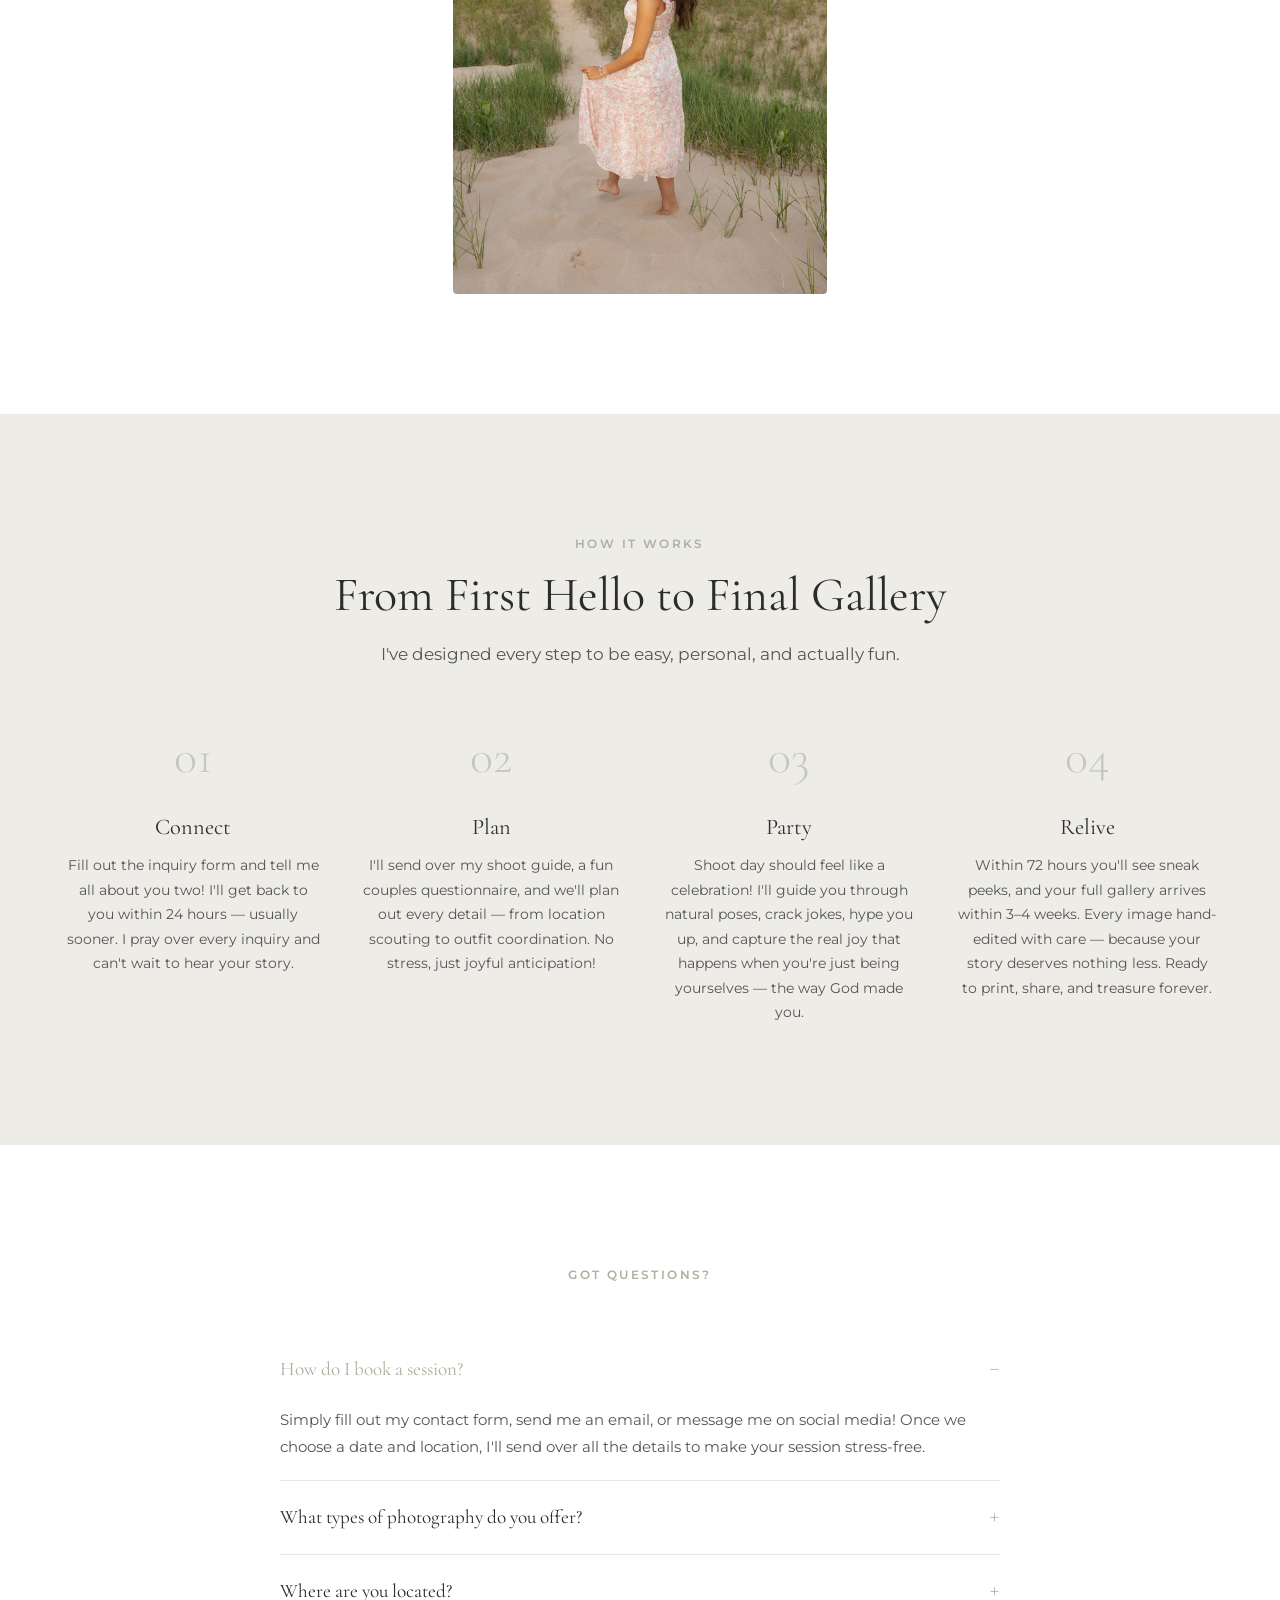
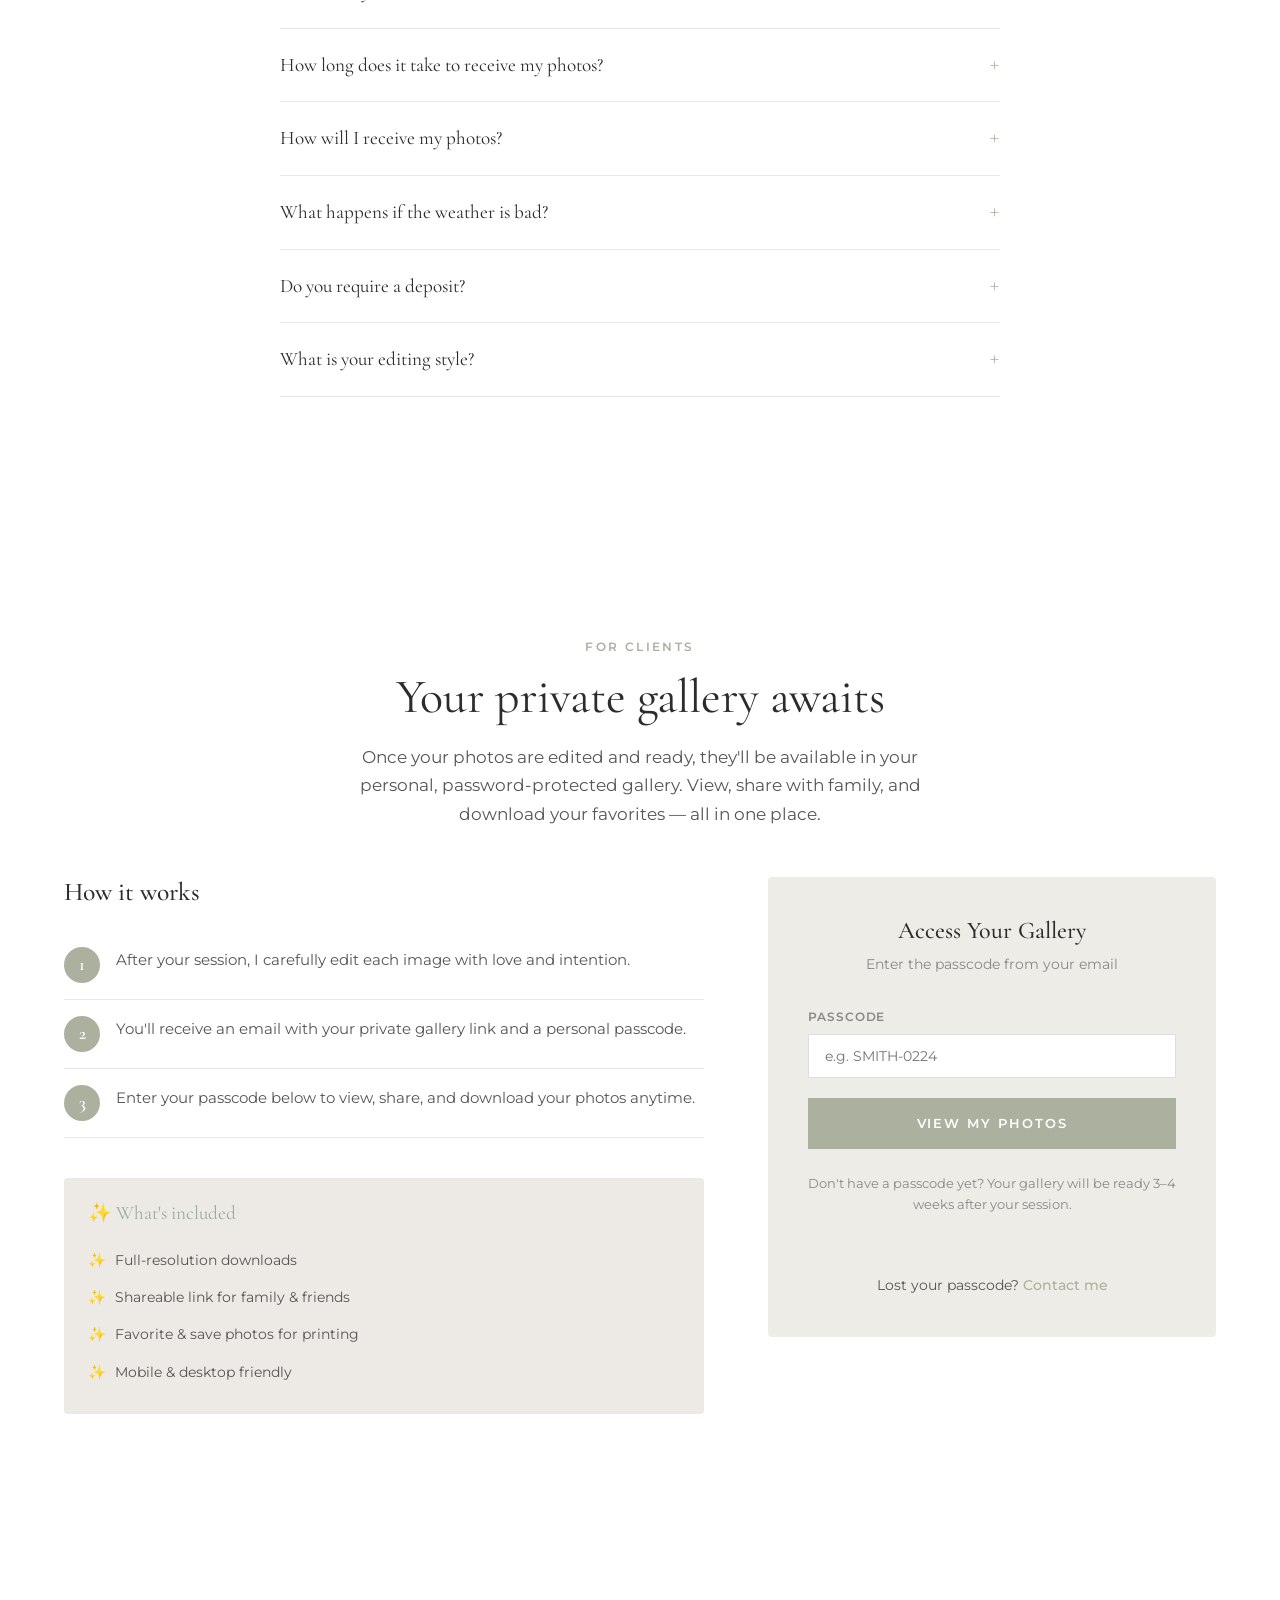
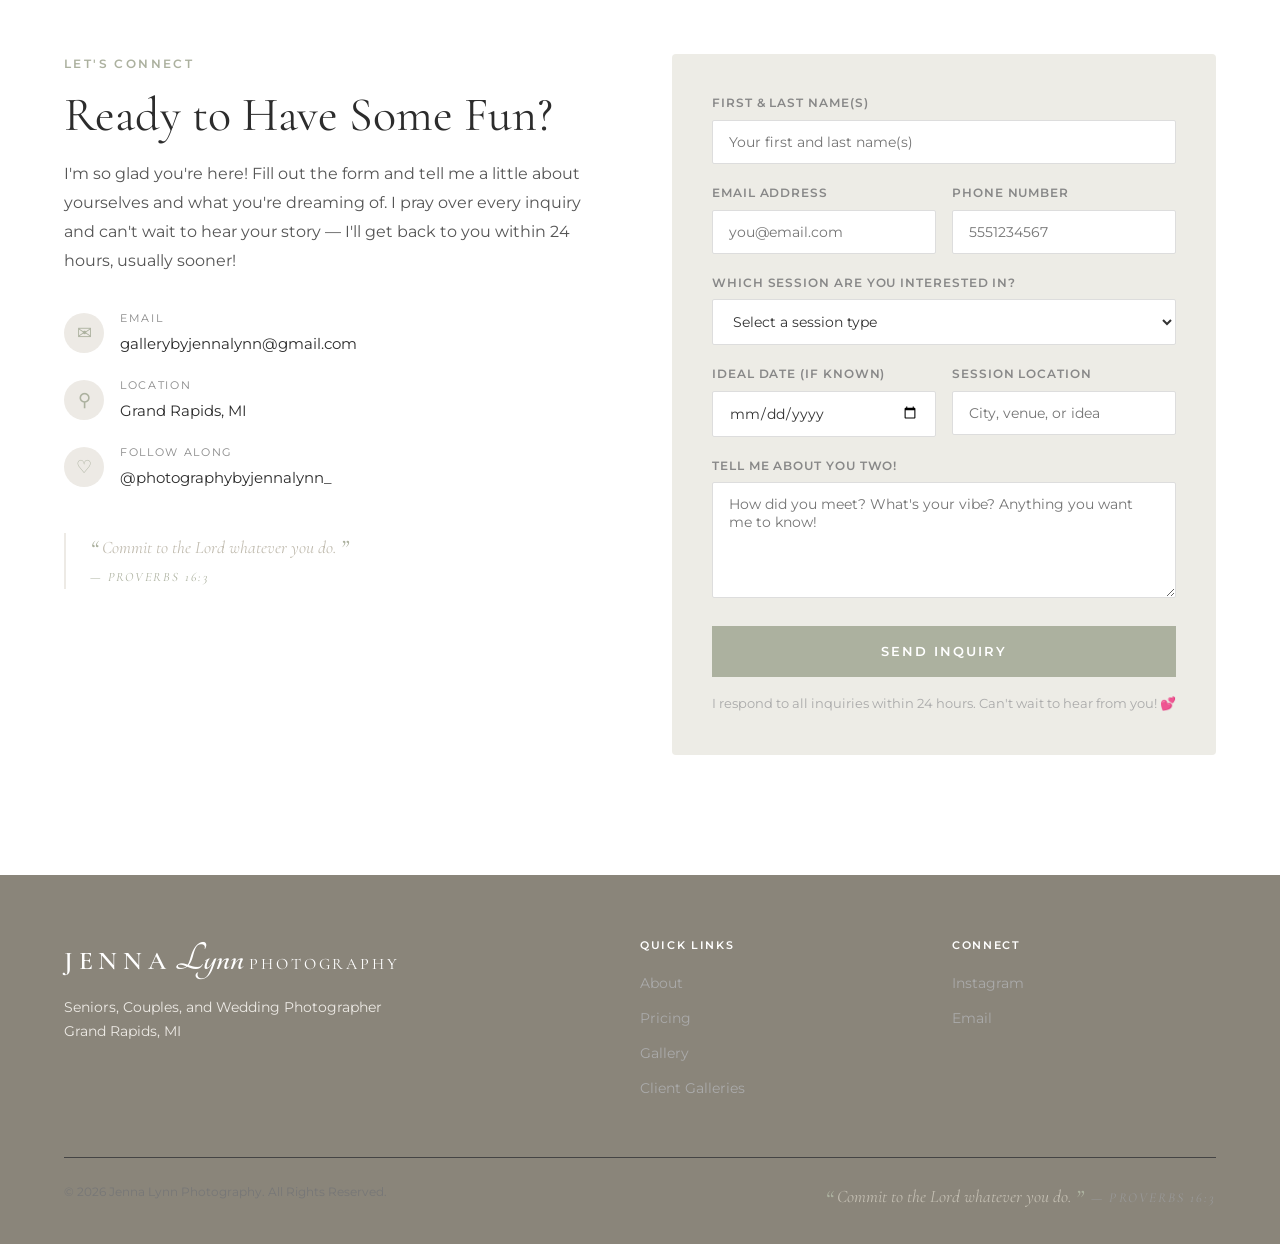
==== commit 38f856b1: "Remove Instagram section entirely" ====
--- a/index.html
+++ b/index.html
@@ -366,32 +366,6 @@
     </div>
 </section>
 
-<!-- ============ INSTAGRAM FEED ============ -->
-<section class="instagram" id="instagram">
-    <div class="container">
-        <div class="section-header">
-            <p class="section-label">Instagram</p>
-            <h2 class="section-title">Follow Along</h2>
-            <p class="section-sub">Catch the latest sessions, behind-the-scenes moments, and love stories as they unfold.</p>
-        </div>
-
-        <div class="ig-profile">
-            <div class="ig-avatar">♡</div>
-            <a href="https://instagram.com/photographybyjennalynn_" class="ig-handle" target="_blank" rel="noopener">
-                <span class="at">@</span>photographybyjennalynn_
-            </a>
-        </div>
-
-        <div class="ig-cta">
-            <p class="ig-cta-text">Come hang out with me on Instagram for the latest shoots, sneak peeks, and behind-the-scenes moments!</p>
-            <a href="https://instagram.com/photographybyjennalynn_" class="ig-follow-btn" target="_blank" rel="noopener">
-                <span class="heart">♡</span>
-                Follow on Instagram
-            </a>
-        </div>
-    </div>
-</section>
-
 <!-- ============ CLIENT GALLERIES ============ -->
 <section class="galleries" id="galleries">
     <div class="container">
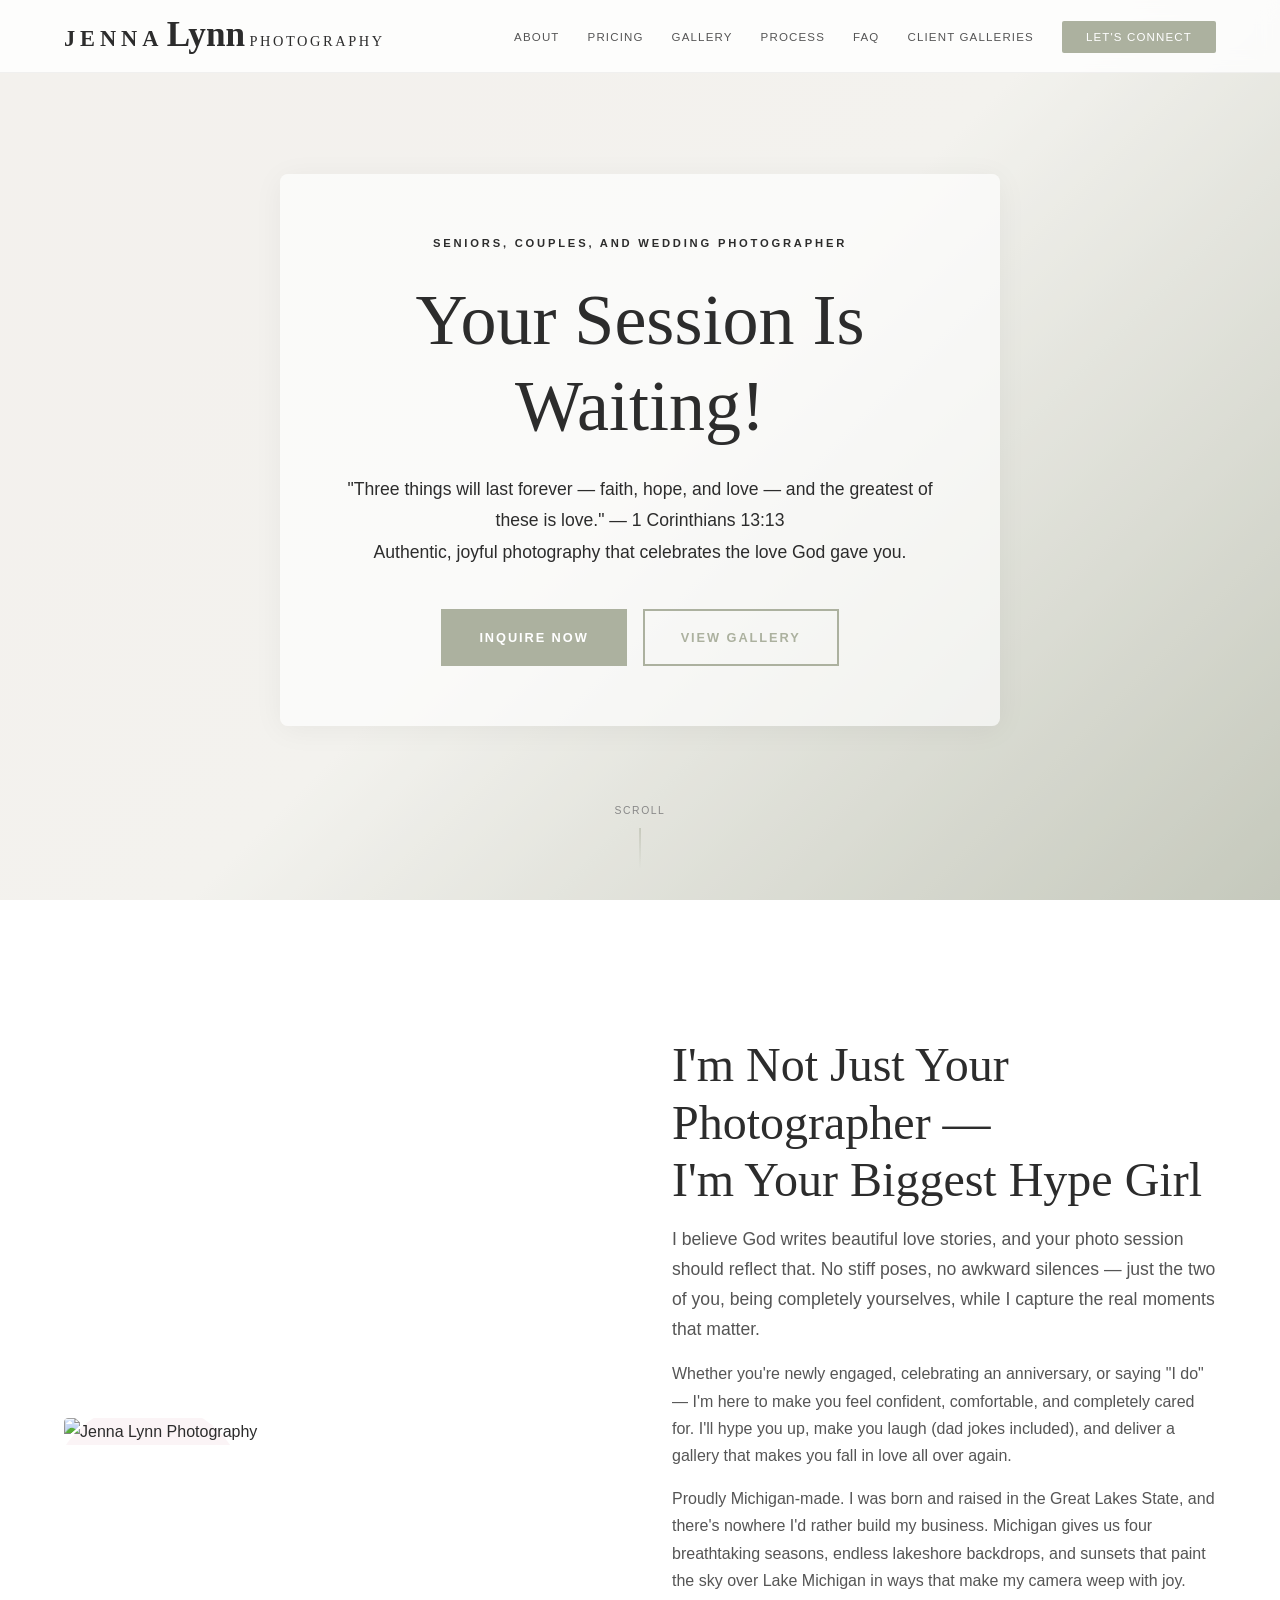
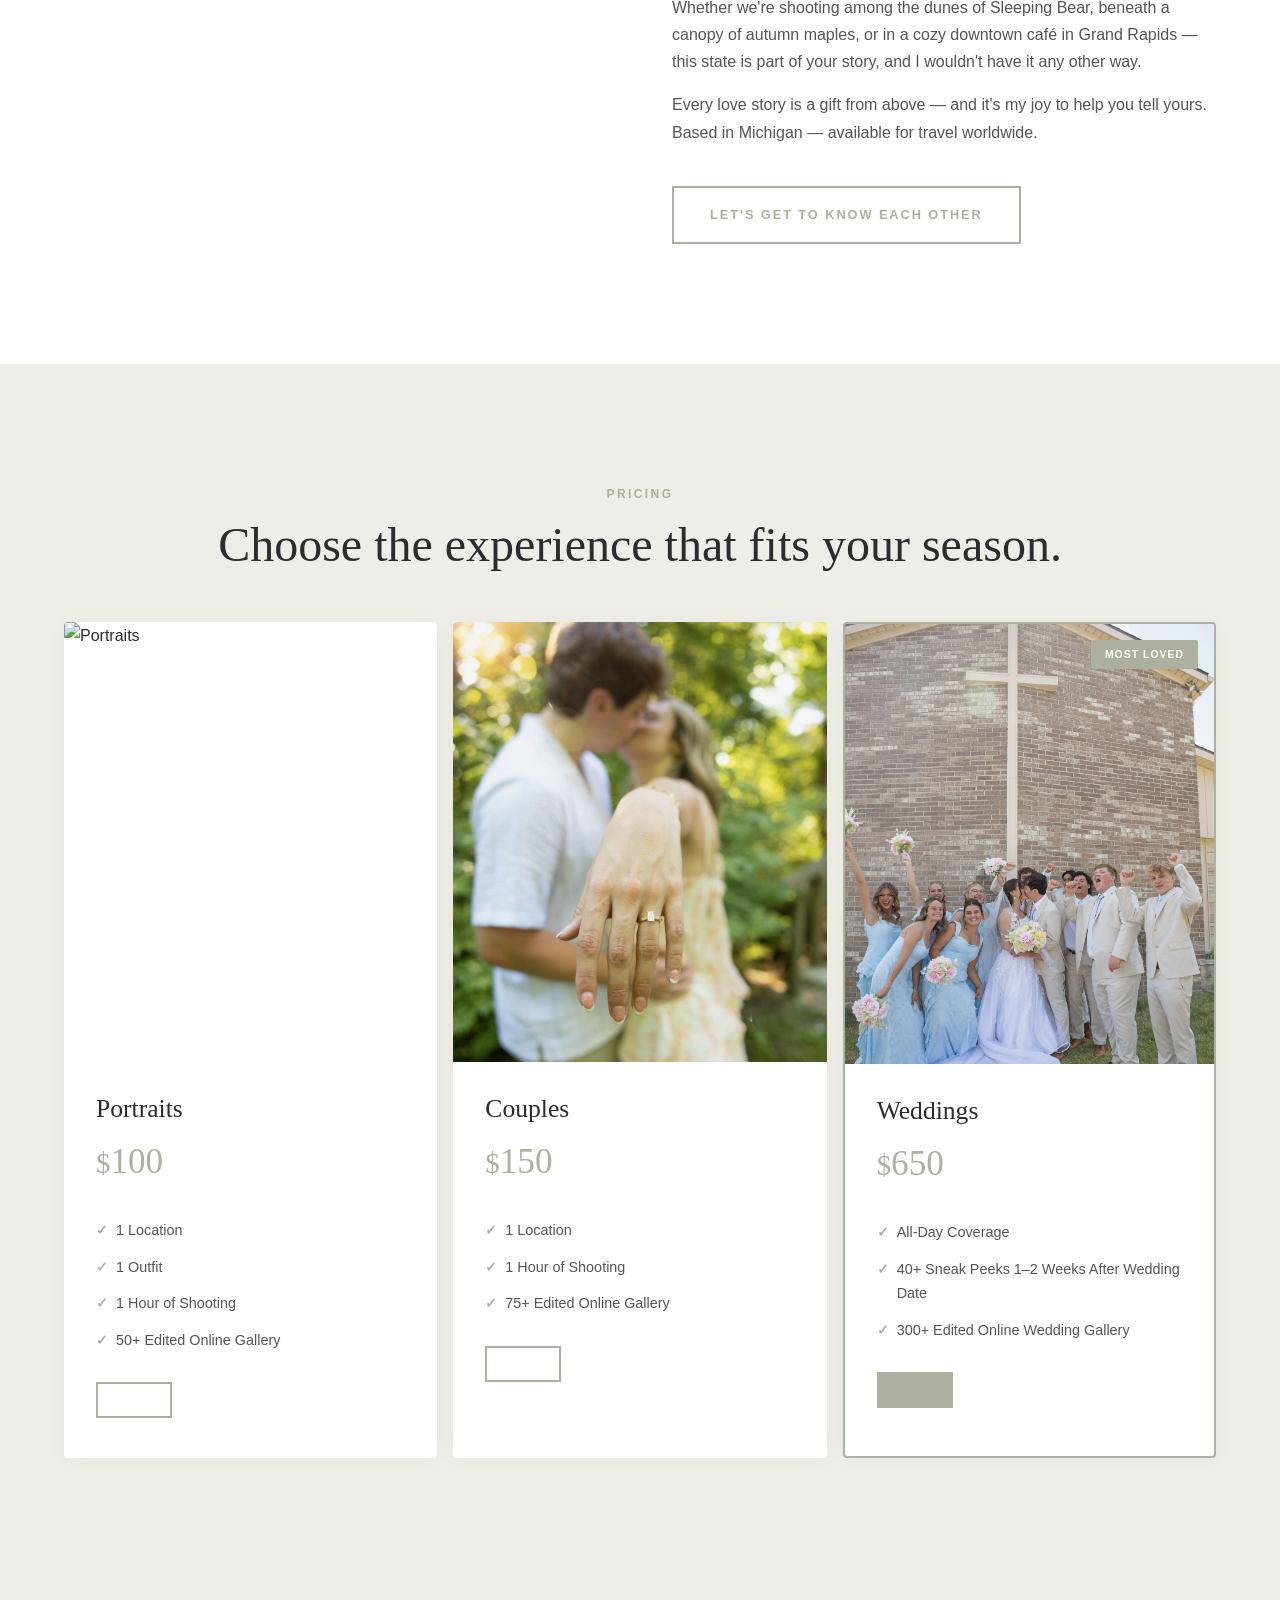
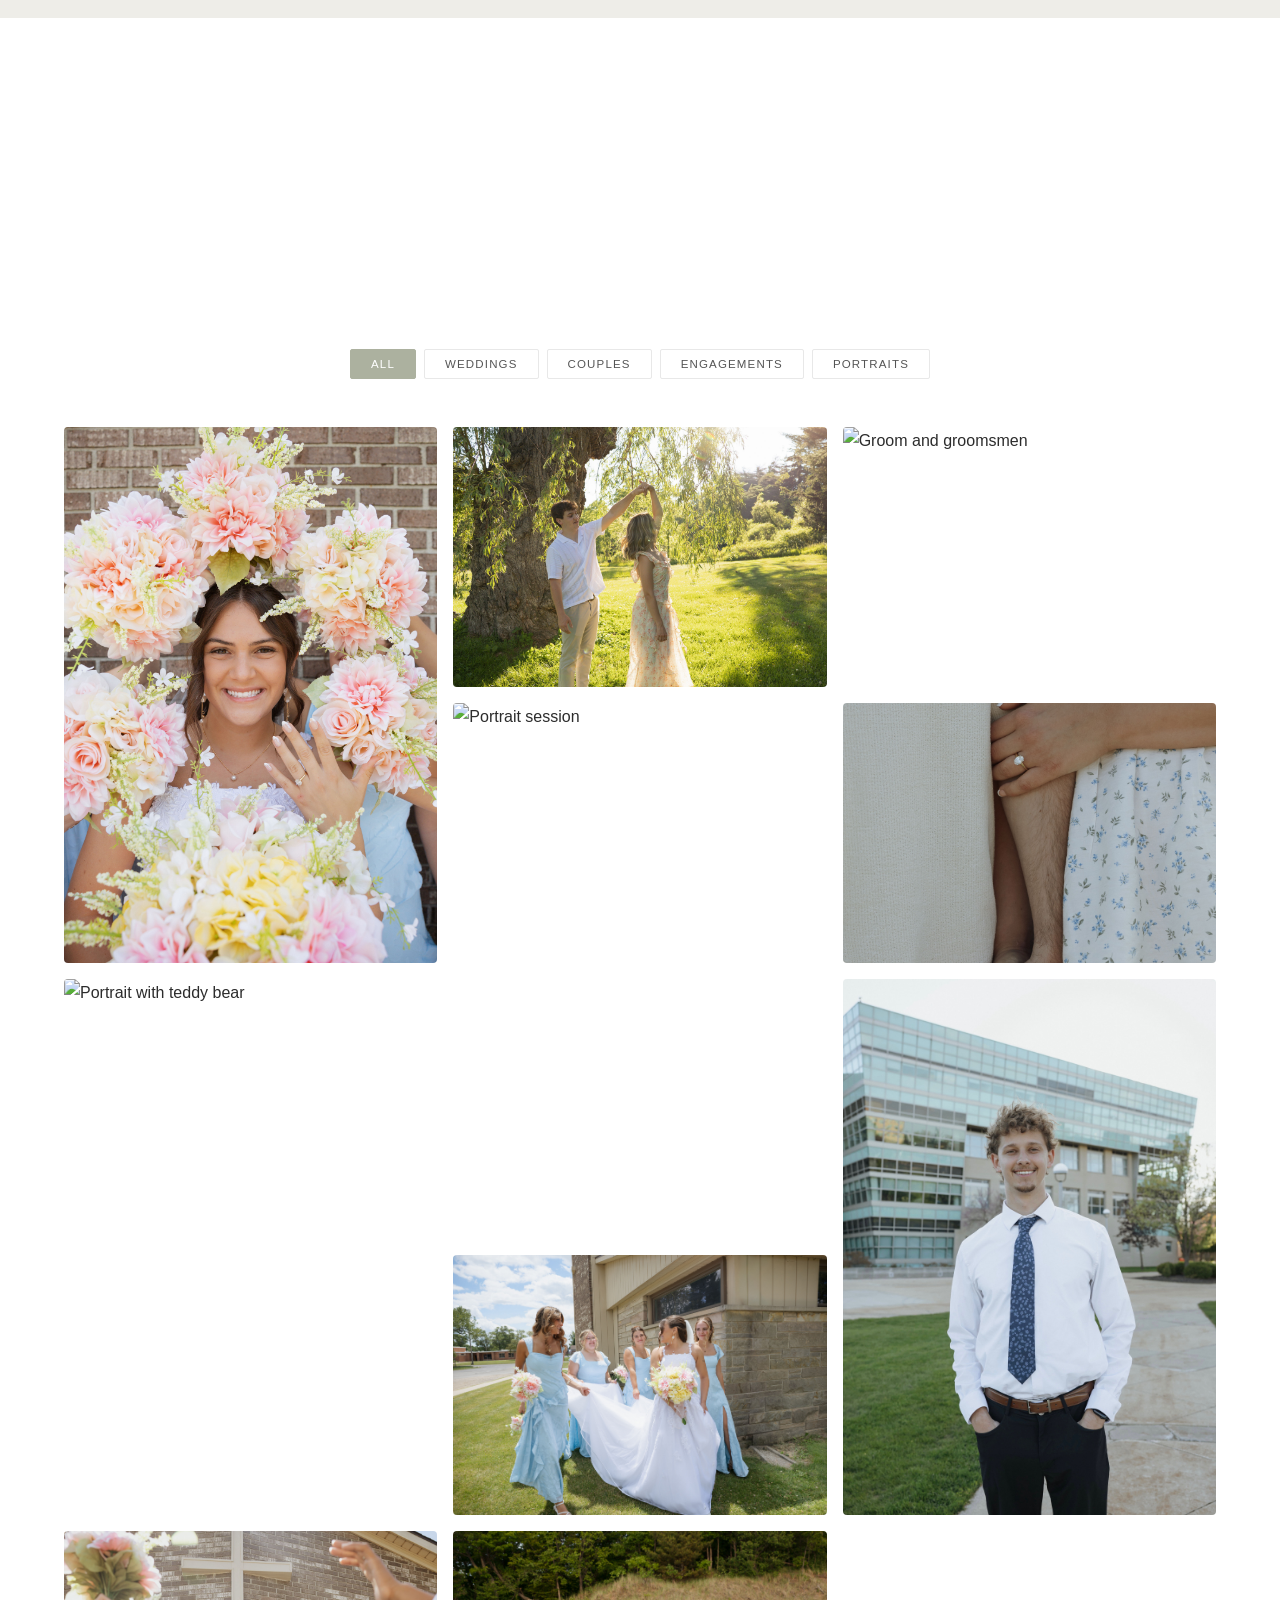
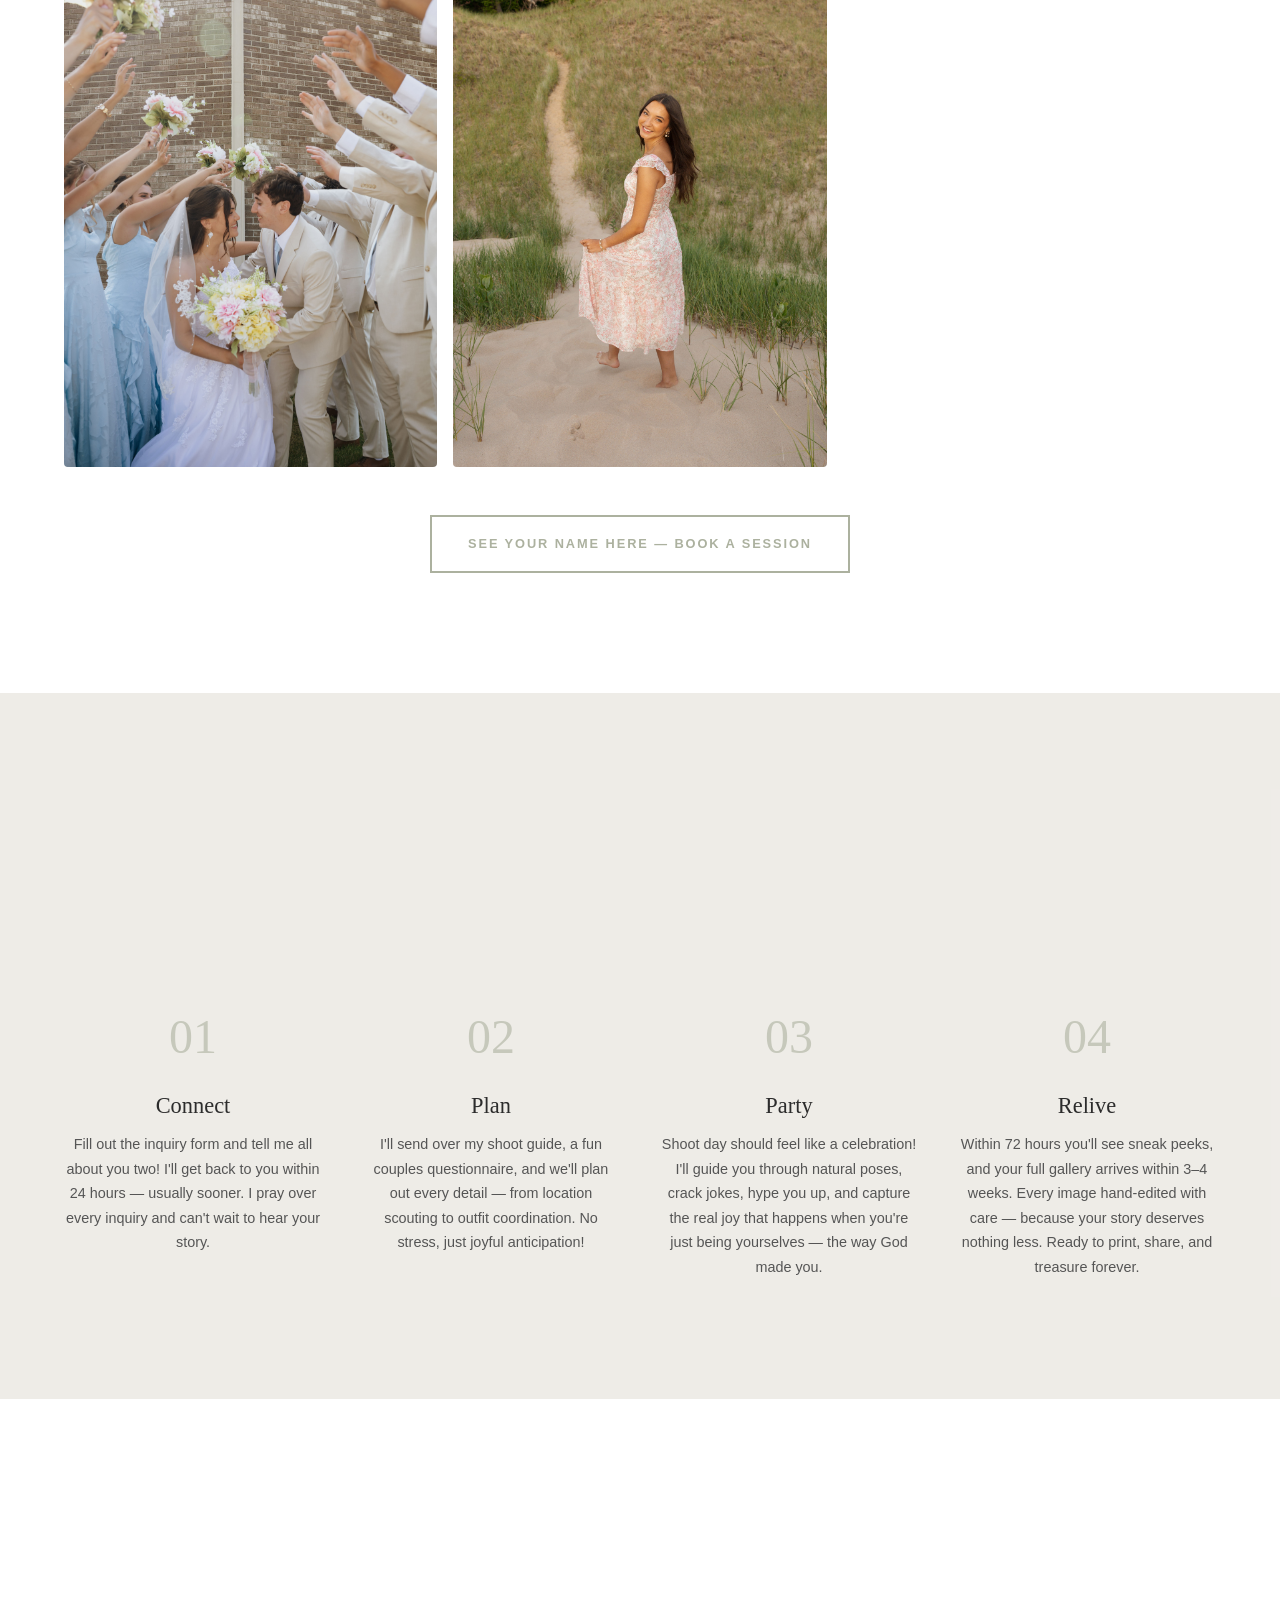
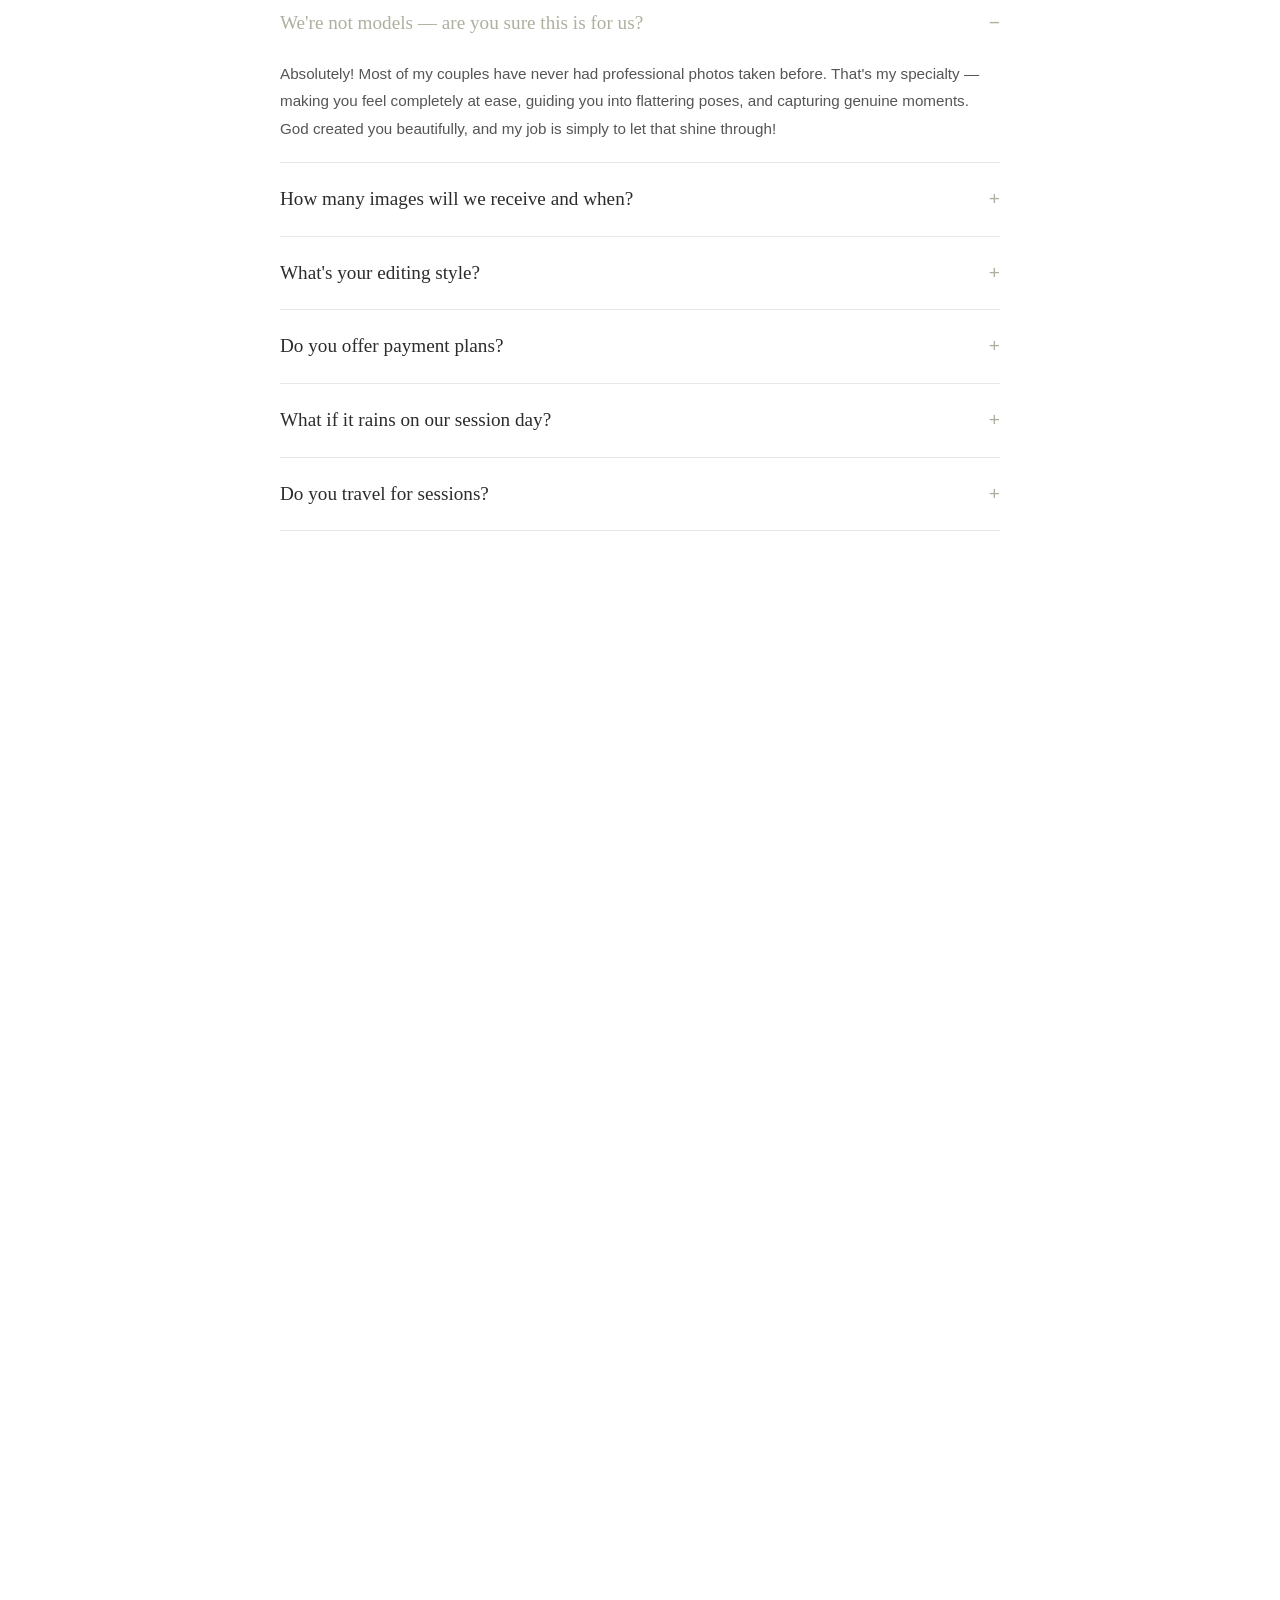
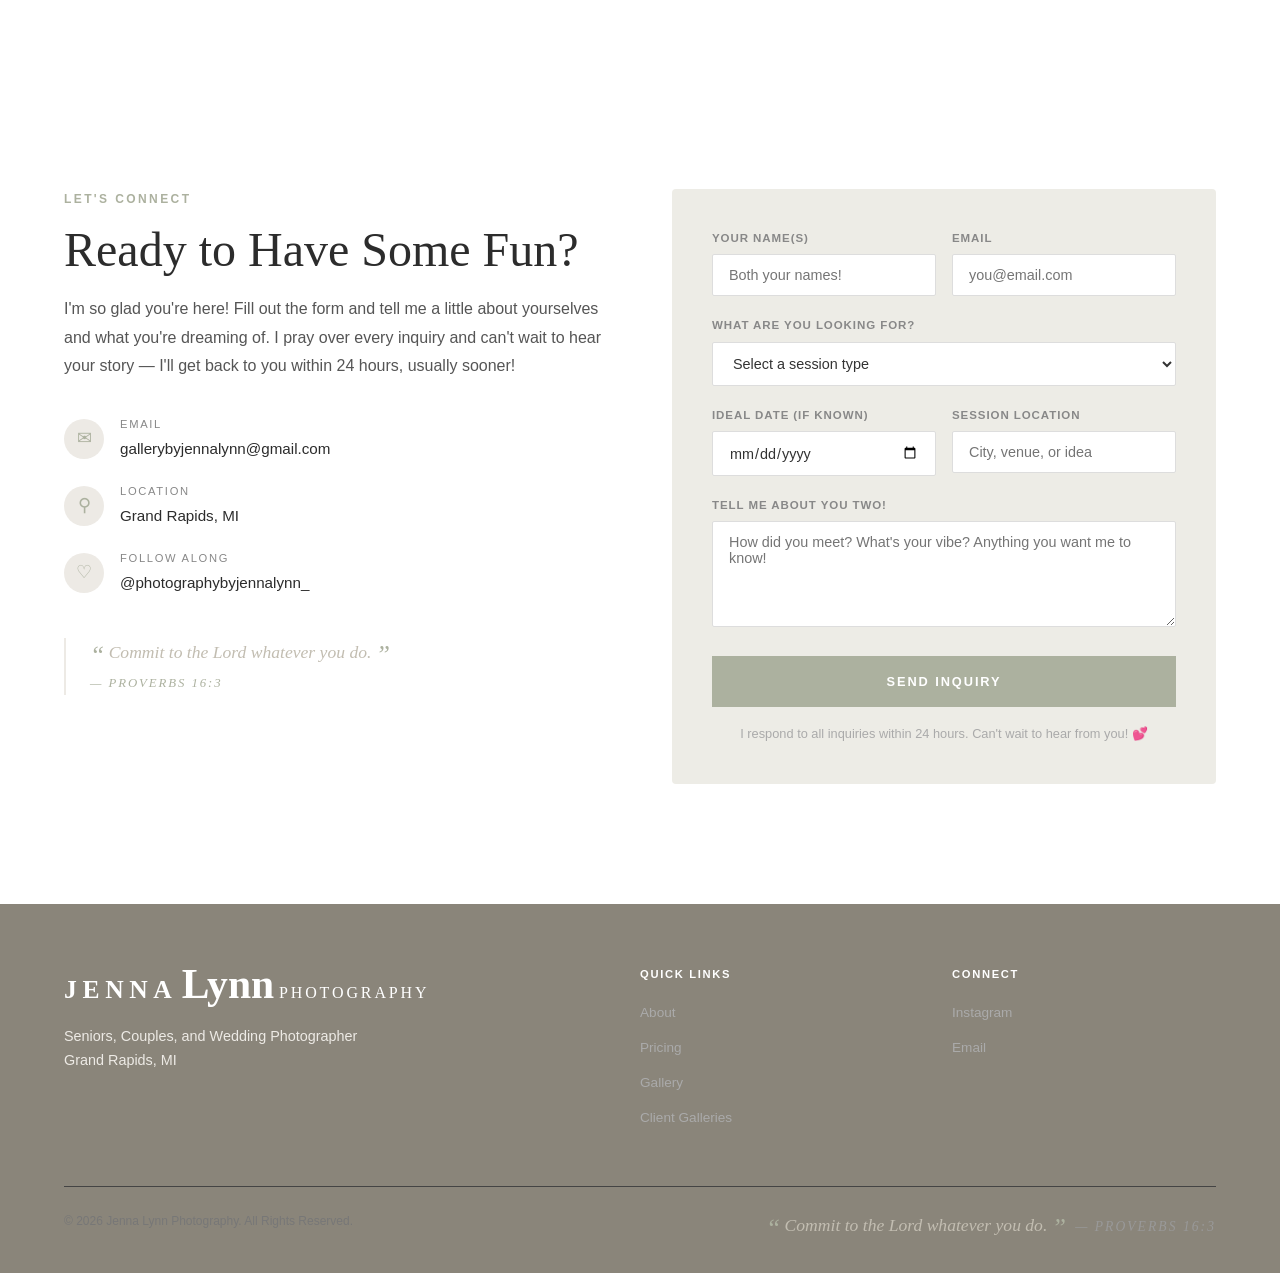
==== commit f3495e7a: "Security remediation: S-1 through S-17 from adversarial convergence audit S-1: Path traversal fix — " ====
--- a/index.html
+++ b/index.html
@@ -4,9 +4,9 @@
     <meta charset="UTF-8">
     <meta name="viewport" content="width=device-width, initial-scale=1.0">
     <meta name="description" content="Seniors, couples, and wedding photography in Grand Rapids, MI. Sessions crafted with you in mind.">
-    <title>Test Site — Jenna Lynn Photography — Seniors, Couples, and Wedding Photography</title>
+    <title>Jenna Lynn Photography — Seniors, Couples, and Wedding Photography</title>
     <meta property="og:type" content="website" />
-    <meta property="og:title" content="Test Site — Jenna Lynn Photography — Seniors, Couples, and Wedding Photography" />
+    <meta property="og:title" content="Jenna Lynn Photography — Seniors, Couples, and Wedding Photography" />
     <meta property="og:description" content="Seniors, couples, and wedding photography in Grand Rapids, MI." />
     <meta property="og:image" content="photos/about/jenna-portrait.jpg" />
     <link rel="preconnect" href="https://fonts.googleapis.com">
@@ -36,7 +36,7 @@
     .package-card { border-radius: 4px; }
     .btn { border-radius: 0px; }
     .ps-masonry { column-count: 3; column-gap: 4px; }
-    .hero { background: #f5f5f3; }
+    .hero { background: linear-gradient(135deg, #edeae5 0%, #edece6 50%, #acb19f 100%); }
 .hero-title, .hero-tag, .hero-sub { color: #2c2c2c; }
 
         @media (max-width: 600px) {
@@ -52,6 +52,8 @@
         .instagram { display: none !important; }
 }
 </style>
+    <meta http-equiv="Content-Security-Policy" content="default-src 'self'; script-src 'self' 'unsafe-inline' https://fonts.googleapis.com; style-src 'self' 'unsafe-inline' https://fonts.googleapis.com; font-src 'self' https://fonts.gstatic.com; img-src 'self' data: https:; connect-src 'self';">
+    <meta name="referrer" content="same-origin">
     <link rel="icon" type="image/svg+xml" href="data:image/svg+xml,<svg xmlns='http://www.w3.org/2000/svg' viewBox='0 0 100 100'><text y='.9em' font-size='90'>📸</text></svg>">
 </head>
 <body id="top">
@@ -60,7 +62,6 @@
 <nav class="navbar" id="navbar">
     <div class="nav-inner">
         <a href="#top" class="logo"><span class="logo-jenna">JENNA</span> <span class="logo-lynn">Lynn</span> <span class="logo-photo">Photography</span></a>
-        <span class="test-site-badge">Test Site</span>
         <button class="nav-toggle" id="navToggle" aria-label="Toggle menu">
             <span></span><span></span><span></span>
         </button>
@@ -69,7 +70,6 @@
             <li><a href="#services">Pricing</a></li>
             <li><a href="#portfolio">Gallery</a></li>
             <li><a href="#process">Process</a></li>
-
             <li><a href="#faq">FAQ</a></li>
             <li><a href="#galleries">Client Galleries</a></li>
             <li><a href="#contact" class="nav-cta">Let's Connect</a></li>
@@ -79,34 +79,10 @@
 
 <!-- ============ HERO ============ -->
 <header class="hero">
-    <div class="hero-scroller">
-        <div class="hero-scroller-track">
-            <img src="photos/hero/Gracie_FlowerRing.jpeg" alt="" loading="eager">
-            <img src="photos/hero/JennaLynnPhotography-641.jpg" alt="" loading="eager">
-            <img src="photos/hero/Isaiah&groomsmen.jpg" alt="" loading="eager">
-            <img src="photos/hero/tate-and-friends-running.jpg" alt="" loading="eager">
-            <img src="photos/hero/gracie-isaiah-engagement-1.jpeg" alt="" loading="eager">
-            <img src="photos/hero/Sylvie_Bear_Overshoulder.jpg" alt="" loading="eager">
-            <img src="photos/hero/matt-grad.jpeg" alt="" loading="eager">
-            <img src="photos/hero/Gracie_Bridal_Outside.jpeg" alt="" loading="eager">
-            <img src="photos/hero/G_I_WedParty_Tunnel.jpeg" alt="" loading="eager">
-            <img src="photos/hero/Tate_Friend_Portrait.JPG" alt="" loading="eager">
-            <img src="photos/hero/Gracie_FlowerRing.jpeg" alt="" loading="eager">
-            <img src="photos/hero/JennaLynnPhotography-641.jpg" alt="" loading="eager">
-            <img src="photos/hero/Isaiah&groomsmen.jpg" alt="" loading="eager">
-            <img src="photos/hero/tate-and-friends-running.jpg" alt="" loading="eager">
-            <img src="photos/hero/gracie-isaiah-engagement-1.jpeg" alt="" loading="eager">
-            <img src="photos/hero/Sylvie_Bear_Overshoulder.jpg" alt="" loading="eager">
-            <img src="photos/hero/matt-grad.jpeg" alt="" loading="eager">
-            <img src="photos/hero/Gracie_Bridal_Outside.jpeg" alt="" loading="eager">
-            <img src="photos/hero/G_I_WedParty_Tunnel.jpeg" alt="" loading="eager">
-            <img src="photos/hero/Tate_Friend_Portrait.JPG" alt="" loading="eager">
-        </div>
-    </div>
     <div class="hero-overlay"></div>
     <div class="hero-content">
         <p class="hero-tag fade-in-up">Seniors, Couples, and Wedding Photographer</p>
-        <h1 class="hero-title fade-in-up delay-1">Your Session Is Waiting!</h1>
+        <h1 class="hero-title fade-in-up delay-1">Your Session Is Waiting!<br></h1>
         <p class="hero-sub fade-in-up delay-2">
             "Three things will last forever — faith, hope, and love — and the greatest of these is love." — 1 Corinthians 13:13<br>
             Authentic, joyful photography that celebrates the love God gave you.
@@ -132,13 +108,14 @@
                 </div>
             </div>
             <div class="about-text">
-                <h2 class="section-title">Hi friend, I'm Jenna!</h2>
+                <p class="section-label"></p>
+                <h2 class="section-title">I&#39;m Not Just Your Photographer —<br>I&#39;m Your Biggest Hype Girl</h2>
                 <p class="lead">I believe God writes beautiful love stories, and your photo session should reflect that. No stiff poses, no awkward silences — just the two of you, being completely yourselves, while I capture the real moments that matter.</p>
-<p class="">Whether you're newly engaged, celebrating an anniversary, or saying &quot;I do&quot; — I'm here to make you feel confident, comfortable, and completely cared for. I'll hype you up, make you laugh (dad jokes included), and deliver a gallery that makes you fall in love all over again.</p>
-<p class="">Proudly Michigan-made. I was born and raised in the Great Lakes State, and there's nowhere I'd rather build my business. Michigan gives us four breathtaking seasons, endless lakeshore backdrops, and sunsets that paint the sky over Lake Michigan in ways that make my camera weep with joy. Whether we're shooting among the dunes of Sleeping Bear, beneath a canopy of autumn maples, or in a cozy downtown café in Grand Rapids — this state is part of your story, and I wouldn't have it any other way.</p>
-<p class="">Every love story is a gift from above — and it's my joy to help you tell yours. Based in Grand Rapids, MI — available for travel.</p>
-
-                <a href="#contact" class="btn btn-outline">Let's Get to Know Each Other</a>
+<p class="">Whether you&#39;re newly engaged, celebrating an anniversary, or saying &quot;I do&quot; — I&#39;m here to make you feel confident, comfortable, and completely cared for. I&#39;ll hype you up, make you laugh (dad jokes included), and deliver a gallery that makes you fall in love all over again.</p>
+<p class="">Proudly Michigan-made. I was born and raised in the Great Lakes State, and there&#39;s nowhere I&#39;d rather build my business. Michigan gives us four breathtaking seasons, endless lakeshore backdrops, and sunsets that paint the sky over Lake Michigan in ways that make my camera weep with joy. Whether we&#39;re shooting among the dunes of Sleeping Bear, beneath a canopy of autumn maples, or in a cozy downtown café in Grand Rapids — this state is part of your story, and I wouldn&#39;t have it any other way.</p>
+<p class="">Every love story is a gift from above — and it&#39;s my joy to help you tell yours. Based in Michigan — available for travel worldwide.</p>
+
+                <a href="#contact" class="btn btn-outline">Let&#39;s Get to Know Each Other</a>
             </div>
         </div>
     </div>
@@ -149,8 +126,8 @@
     <div class="container">
         <div class="section-header">
             <p class="section-label">Pricing</p>
-
             <h2 class="section-title">Choose the experience that fits your season.</h2>
+            <p class="section-sub"></p>
         </div>
         <div class="packages-grid">
 
@@ -162,6 +139,7 @@
             <div class="package-body">
                 <h3>Portraits</h3>
                 <p class="package-price">$<span class="price-amount">100</span></p>
+                <p class="package-tagline"></p>
                 <ul class="package-features">
                     <li><span class="check">✓</span> 1 Location</li>
 <li><span class="check">✓</span> 1 Outfit</li>
@@ -169,42 +147,47 @@
 <li><span class="check">✓</span> 50+ Edited Online Gallery</li>
 
                 </ul>
+                <a href="#contact" class="btn btn-outline"></a>
             </div>
         </div>
         <div class="package-card">
             
             <div class="package-card-img">
-                <img src="photos/pricing/jesse-and-sam-engagement-card.jpeg" alt="Couples" loading="lazy">
+                <img src="photos/pricing/engagement-ring-02.jpeg" alt="Couples" loading="lazy">
             </div>
             <div class="package-body">
                 <h3>Couples</h3>
                 <p class="package-price">$<span class="price-amount">150</span></p>
+                <p class="package-tagline"></p>
                 <ul class="package-features">
                     <li><span class="check">✓</span> 1 Location</li>
 <li><span class="check">✓</span> 1 Hour of Shooting</li>
 <li><span class="check">✓</span> 75+ Edited Online Gallery</li>
 
                 </ul>
+                <a href="#contact" class="btn btn-outline"></a>
             </div>
         </div>
         <div class="package-card package-featured">
             <div class="package-badge">Most Loved</div>
             <div class="package-card-img">
-                <img src="photos/pricing/G_I_WedParty_Cross_Kiss.jpeg" alt="Weddings" loading="lazy" style="object-position: 63% 38%;">
+                <img src="photos/pricing/wedding-party-kiss-01.jpeg" alt="Weddings" loading="lazy" style="object-position: 63% 38%;">
             </div>
             <div class="package-body">
                 <h3>Weddings</h3>
                 <p class="package-price">$<span class="price-amount">650</span></p>
+                <p class="package-tagline"></p>
                 <ul class="package-features">
                     <li><span class="check">✓</span> All-Day Coverage</li>
 <li><span class="check">✓</span> 40+ Sneak Peeks 1–2 Weeks After Wedding Date</li>
 <li><span class="check">✓</span> 300+ Edited Online Wedding Gallery</li>
 
                 </ul>
-            </div>
-        </div>
-        </div>
-
+                <a href="#contact" class="btn btn-primary"></a>
+            </div>
+        </div>
+        </div>
+        <p class="custom-note"></p>
     </div>
 </section>
 
@@ -214,7 +197,7 @@
         <div class="section-header">
             <p class="section-label">Portfolio</p>
             <h2 class="section-title">Love in Every Frame</h2>
-            <p class="section-sub">A glimpse into the love stories I've had the honor of telling — every one a blessing from above.</p>
+            <p class="section-sub">A glimpse into the love stories I&#39;ve had the honor of telling — every one a blessing from above.</p>
         </div>
         <div class="portfolio-filters">
             <button class="filter-btn active" data-filter="all">All</button>
@@ -226,39 +209,39 @@
         <div class="portfolio-grid" id="portfolioGrid">
 
             <div class="portfolio-item portfolio-tall" data-category="wedding">
-                <img src="photos/gallery/weddings/Gracie_FlowerRing.jpeg" alt="Wedding flower ring detail" loading="lazy">
+                <img src="photos/gallery/weddings/wedding-flower-ring-01.jpeg" alt="Wedding flower ring detail" loading="lazy">
                 <div class="portfolio-overlay"><span class="portfolio-cat">Wedding</span></div>
             </div>
             <div class="portfolio-item" data-category="couples">
-                <img src="photos/gallery/couples/JennaLynnPhotography-641.jpg" alt="Couples session photo" loading="lazy">
+                <img src="photos/gallery/couples/couples-session-01.jpg" alt="Couples session photo" loading="lazy">
                 <div class="portfolio-overlay"><span class="portfolio-cat">Couples</span></div>
             </div>
             <div class="portfolio-item" data-category="wedding">
-                <img src="photos/gallery/weddings/Isaiah&groomsmen.jpg" alt="Isaiah and groomsmen" loading="lazy" style="object-position: 50% 75%;">
+                <img src="photos/gallery/weddings/wedding-groomsmen-01.jpg" alt="Groom and groomsmen" loading="lazy" style="object-position: 50% 75%;">
                 <div class="portfolio-overlay"><span class="portfolio-cat">Wedding</span></div>
             </div>
             <div class="portfolio-item portfolio-tall" data-category="portrait">
-                <img src="photos/gallery/portraits/tate-and-friends-running.jpg" alt="Portrait session" loading="lazy">
+                <img src="photos/gallery/portraits/portrait-friends-01.jpg" alt="Portrait session" loading="lazy">
                 <div class="portfolio-overlay"><span class="portfolio-cat">Portrait</span></div>
             </div>
             <div class="portfolio-item" data-category="engagement">
-                <img src="photos/gallery/engagements/gracie-isaiah-engagement-1.jpeg" alt="Engagement session" loading="lazy">
+                <img src="photos/gallery/engagements/engagement-session-01.jpeg" alt="Engagement session" loading="lazy">
                 <div class="portfolio-overlay"><span class="portfolio-cat">Engagement</span></div>
             </div>
             <div class="portfolio-item portfolio-tall" data-category="portrait">
-                <img src="photos/gallery/portraits/Sylvie_Bear_Overshoulder.jpg" alt="Sylvie portrait" loading="lazy">
+                <img src="photos/gallery/portraits/portrait-bear-01.jpg" alt="Portrait with teddy bear" loading="lazy">
                 <div class="portfolio-overlay"><span class="portfolio-cat">Portrait</span></div>
             </div>
             <div class="portfolio-item portfolio-tall" data-category="portrait">
-                <img src="photos/gallery/portraits/matt-grad.jpeg" alt="Graduation portrait" loading="lazy">
+                <img src="photos/gallery/portraits/portrait-grad-01.jpeg" alt="Graduation portrait" loading="lazy">
                 <div class="portfolio-overlay"><span class="portfolio-cat">Portrait</span></div>
             </div>
             <div class="portfolio-item" data-category="wedding">
-                <img src="photos/gallery/weddings/Gracie_Bridal_Outside.jpeg" alt="Bride outside portrait" loading="lazy">
+                <img src="photos/gallery/weddings/wedding-bridal-outside-01.jpeg" alt="Bride outside portrait" loading="lazy">
                 <div class="portfolio-overlay"><span class="portfolio-cat">Wedding</span></div>
             </div>
             <div class="portfolio-item portfolio-tall" data-category="wedding">
-                <img src="photos/gallery/weddings/G_I_WedParty_Tunnel.jpeg" alt="Wedding party tunnel" loading="lazy">
+                <img src="photos/gallery/weddings/wedding-party-tunnel-01.jpeg" alt="Wedding party tunnel" loading="lazy">
                 <div class="portfolio-overlay"><span class="portfolio-cat">Wedding</span></div>
             </div>
             <div class="portfolio-item portfolio-tall" data-category="portrait">
@@ -266,6 +249,9 @@
                 <div class="portfolio-overlay"><span class="portfolio-cat">Portrait</span></div>
             </div>
         </div>
+        <div class="gallery-cta">
+            <a href="#contact" class="btn btn-outline">See Your Name Here — Book a Session</a>
+        </div>
     </div>
 </section>
 
@@ -275,91 +261,77 @@
         <div class="section-header">
             <p class="section-label">How It Works</p>
             <h2 class="section-title">From First Hello to Final Gallery</h2>
-            <p class="section-sub">I've designed every step to be easy, personal, and actually fun.</p>
+            <p class="section-sub">I&#39;ve designed every step to be easy, personal, and actually fun.</p>
         </div>
         <div class="process-grid">
 
             <div class="process-step">
                 <div class="process-number">01</div>
                 <h3>Connect</h3>
-                <p>Fill out the inquiry form and tell me all about you two! I'll get back to you within 24 hours — usually sooner. I pray over every inquiry and can't wait to hear your story.</p>
+                <p>Fill out the inquiry form and tell me all about you two! I&#39;ll get back to you within 24 hours — usually sooner. I pray over every inquiry and can&#39;t wait to hear your story.</p>
             </div>
             <div class="process-step">
                 <div class="process-number">02</div>
                 <h3>Plan</h3>
-                <p>I'll send over my shoot guide, a fun couples questionnaire, and we'll plan out every detail — from location scouting to outfit coordination. No stress, just joyful anticipation!</p>
+                <p>I&#39;ll send over my shoot guide, a fun couples questionnaire, and we&#39;ll plan out every detail — from location scouting to outfit coordination. No stress, just joyful anticipation!</p>
             </div>
             <div class="process-step">
                 <div class="process-number">03</div>
                 <h3>Party</h3>
-                <p>Shoot day should feel like a celebration! I'll guide you through natural poses, crack jokes, hype you up, and capture the real joy that happens when you're just being yourselves — the way God made you.</p>
+                <p>Shoot day should feel like a celebration! I&#39;ll guide you through natural poses, crack jokes, hype you up, and capture the real joy that happens when you&#39;re just being yourselves — the way God made you.</p>
             </div>
             <div class="process-step">
                 <div class="process-number">04</div>
                 <h3>Relive</h3>
-                <p>Within 72 hours you'll see sneak peeks, and your full gallery arrives within 3–4 weeks. Every image hand-edited with care — because your story deserves nothing less. Ready to print, share, and treasure forever.</p>
-            </div>
-        </div>
-    </div>
-</section>
-
-
+                <p>Within 72 hours you&#39;ll see sneak peeks, and your full gallery arrives within 3–4 weeks. Every image hand-edited with care — because your story deserves nothing less. Ready to print, share, and treasure forever.</p>
+            </div>
+        </div>
+    </div>
+</section>
 
 <!-- ============ FAQ ============ -->
 <section class="faq" id="faq">
     <div class="container">
         <div class="section-header">
             <p class="section-label">Got Questions?</p>
-            
+            <h2 class="section-title"></h2>
         </div>
         <div class="faq-list">
 
             <details class="faq-item" open>
-                <summary>How do I book a session?</summary>
+                <summary>We&#39;re not models — are you sure this is for us?</summary>
                 <div class="faq-answer">
-                    <p>Simply fill out my contact form, send me an email, or message me on social media! Once we choose a date and location, I'll send over all the details to make your session stress-free.</p>
+                    <p>Absolutely! Most of my couples have never had professional photos taken before. That&#39;s my specialty — making you feel completely at ease, guiding you into flattering poses, and capturing genuine moments. God created you beautifully, and my job is simply to let that shine through!</p>
                 </div>
             </details>
             <details class="faq-item">
-                <summary>What types of photography do you offer?</summary>
+                <summary>How many images will we receive and when?</summary>
                 <div class="faq-answer">
-                    <p>I currently offer seniors, couples, engagements, maternity, and select weddings.</p>
+                    <p>Depending on your session length, you&#39;ll receive 50–75+ fully edited high-resolution images. Sneak peeks land in your inbox within 72 hours, and the full gallery is delivered within 3–4 weeks.</p>
                 </div>
             </details>
             <details class="faq-item">
-                <summary>Where are you located?</summary>
+                <summary>What&#39;s your editing style?</summary>
                 <div class="faq-answer">
-                    <p>I'm based in West Michigan and serve the surrounding areas. I'm always open to traveling for sessions and special events. Travel fees may apply depending on the distance.</p>
+                    <p>My style is bright, warm, and true-to-life with a touch of editorial polish. I focus on clean skin tones, vibrant colors, and natural light — photos that feel timeless, not trendy.</p>
                 </div>
             </details>
             <details class="faq-item">
-                <summary>How long does it take to receive my photos?</summary>
+                <summary>Do you offer payment plans?</summary>
                 <div class="faq-answer">
-                    <p>Each session is different! Typical portrait sessions are delivered within 2–3 weeks. Wedding galleries may take longer with a 1-3 month return.</p>
+                    <p>Yes! I totally understand that life gets expensive. Payment plans are available for all packages — just ask when you inquire. I never want cost to be the reason you miss out on documenting the love story God gave you.</p>
                 </div>
             </details>
             <details class="faq-item">
-                <summary>How will I receive my photos?</summary>
+                <summary>What if it rains on our session day?</summary>
                 <div class="faq-answer">
-                    <p>You'll receive an online gallery where you can view, download, and share your images with family and friends.</p>
+                    <p>No worries! I keep a close eye on the forecast and we&#39;ll reschedule if needed — no extra charge. Some of my favorite sessions have happened on overcast days with the most beautiful soft light. Even the weather is in His hands!</p>
                 </div>
             </details>
             <details class="faq-item">
-                <summary>What happens if the weather is bad?</summary>
+                <summary>Do you travel for sessions?</summary>
                 <div class="faq-answer">
-                    <p>If weather impacts your outdoor session, we'll work together to reschedule for the next available date.</p>
-                </div>
-            </details>
-            <details class="faq-item">
-                <summary>Do you require a deposit?</summary>
-                <div class="faq-answer">
-                    <p>Yes, a non-refundable retainer is required to secure your date. The remaining balance is due before your session or event.</p>
-                </div>
-            </details>
-            <details class="faq-item">
-                <summary>What is your editing style?</summary>
-                <div class="faq-answer">
-                    <p>My editing style is light and airy. I want them to feel dreamy, clean, and timeless.</p>
+                    <p>Yes! I&#39;m based in Michigan and include travel within a 30-mile radius. For destinations further afield, I&#39;m happy to provide a custom travel quote. Adventure sessions are my favorite!</p>
                 </div>
             </details>
         </div>
@@ -372,7 +344,7 @@
         <div class="section-header">
             <p class="section-label">For Clients</p>
             <h2 class="section-title">Your private gallery awaits</h2>
-            <p class="section-sub">Once your photos are edited and ready, they'll be available in your personal, password-protected gallery. View, share with family, and download your favorites — all in one place.</p>
+            <p class="section-sub">Once your photos are edited and ready, they&#39;ll be available in your personal, password-protected gallery. View, share with family, and download your favorites — all in one place.</p>
         </div>
         <div class="gallery-access">
             <div class="gallery-info">
@@ -385,7 +357,7 @@
                     </li>
                     <li>
                         <span class="step-num">2</span>
-                        <span>You'll receive an email with your private gallery link and a personal passcode.</span>
+                        <span>You&#39;ll receive an email with your private gallery link and a personal passcode.</span>
                     </li>
                     <li>
                         <span class="step-num">3</span>
@@ -432,9 +404,9 @@
     <div class="container">
         <div class="contact-grid">
             <div class="contact-info">
-                <p class="section-label">Let's Connect</p>
+                <p class="section-label">Let&#39;s Connect</p>
                 <h2 class="section-title">Ready to Have Some Fun?</h2>
-                <p class="lead">I'm so glad you're here! Fill out the form and tell me a little about yourselves and what you're dreaming of. I pray over every inquiry and can't wait to hear your story — I'll get back to you within 24 hours, usually sooner!</p>
+                <p class="lead">I&#39;m so glad you&#39;re here! Fill out the form and tell me a little about yourselves and what you&#39;re dreaming of. I pray over every inquiry and can&#39;t wait to hear your story — I&#39;ll get back to you within 24 hours, usually sooner!</p>
                 <div class="contact-details">
                     <div class="contact-item">
                         <span class="contact-icon">✉</span>
@@ -466,38 +438,26 @@
                 </p>
             </div>
             <div class="contact-form-card">
-                <form id="contactForm" class="contact-form"
-                    action="https://formspree.io/f/xbdnjwwq" method="POST">
-                    <!-- Formspree: customizable email subject line -->
-                    <input type="hidden" name="_subject" value="New inquiry from photographybyjennalynn.com">
-                    <!-- Formspree: honeypot spam trap (hidden from humans, bots fill it in) -->
-                    <input type="text" name="_gotcha" tabindex="-1" autocomplete="off"
-                        style="position:absolute;left:-9999px;width:1px;height:1px;overflow:hidden;" aria-hidden="true">
-                    <div class="form-field">
-                        <label for="name">First & Last Name(s)</label>
-                        <input type="text" id="name" name="name" placeholder="Your first and last name(s)" required>
-                    </div>
+                <form id="contactForm" class="contact-form">
                     <div class="form-row">
                         <div class="form-field">
-                            <label for="email">Email Address</label>
+                            <label for="name">Your Name(s)</label>
+                            <input type="text" id="name" name="name" placeholder="Both your names!" required>
+                        </div>
+                        <div class="form-field">
+                            <label for="email">Email</label>
                             <input type="email" id="email" name="email" placeholder="you@email.com" required>
                         </div>
-                        <div class="form-field">
-                            <label for="phone">Phone Number</label>
-                            <input type="tel" id="phone" name="phone" maxlength="10" placeholder="5551234567" pattern="\d{10}">
-                        </div>
                     </div>
                     <div class="form-field">
-                        <label for="eventType">Which session are you interested in?</label>
+                        <label for="eventType">What are you looking for?</label>
                         <select id="eventType" name="session_type" required>
                             <option value="">Select a session type</option>
-                            <option value="wedding">Wedding</option>
-                            <option value="engagement">Engagement</option>
-                            <option value="couples">Couples</option>
-                            <option value="senior-portraits">Senior Portraits</option>
-                            <option value="family">Family</option>
-                            <option value="maternity">Maternity</option>
-                            <option value="other">Other</option>
+                            <option value="couples">Couples Session</option>
+<option value="engagement">Engagement Session</option>
+<option value="wedding">Wedding Collection</option>
+<option value="something else!">Something else!</option>
+
                         </select>
                     </div>
                     <div class="form-row">
@@ -512,20 +472,13 @@
                     </div>
                     <div class="form-field">
                         <label for="message">Tell me about you two!</label>
-                        <textarea id="message" name="message" rows="5"
+                        <textarea id="message" name="message" rows="5" required
                             placeholder="How did you meet? What's your vibe? Anything you want me to know!"></textarea>
                     </div>
-                    <button type="submit" class="btn btn-primary btn-full" id="submitBtn">Send Inquiry</button>
-                    <p class="form-note">I respond to all inquiries within 24 hours. Can't wait to hear from you! 💕</p>
-                    <p class="form-loading" id="formLoading">
-                        ♡ Sending your inquiry…
-                    </p>
+                    <button type="submit" class="btn btn-primary btn-full">Send Inquiry</button>
+                    <p class="form-note">I respond to all inquiries within 24 hours. Can&#39;t wait to hear from you! 💕</p>
                     <p class="form-success" id="formSuccess">
                         ♡ Yay! Your inquiry is on its way! I'll get back to you within 24 hours. Can't wait to hear more about you two! 💕
-                    </p>
-                    <p class="form-error" id="formError">
-                        ♡ Oops! Something went wrong. Please try again, or email me directly at
-                        <a href="mailto:gallerybyjennalynn@gmail.com">gallerybyjennalynn@gmail.com</a>.
                     </p>
                 </form>
             </div>
@@ -581,6 +534,5 @@
 </div>
 
 <script src="js/script.js"></script>
-
 </body>
 </html>
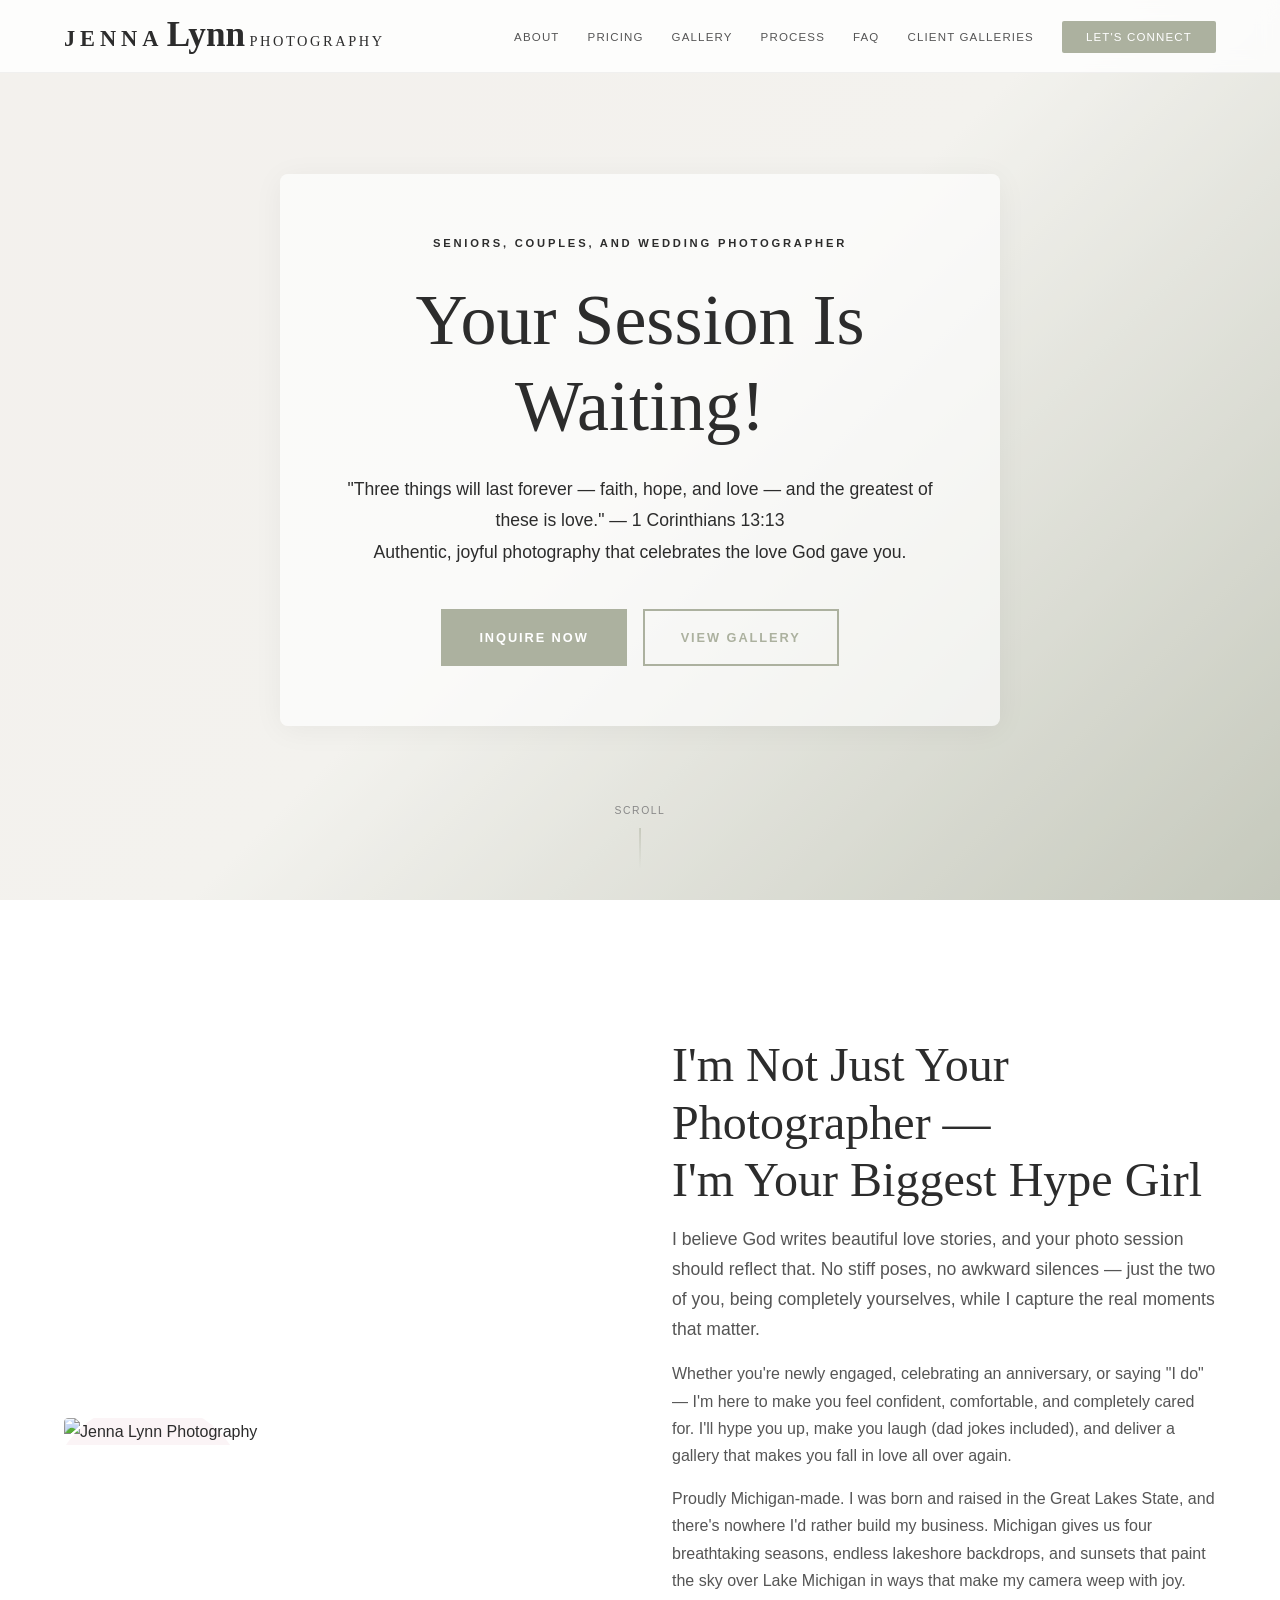
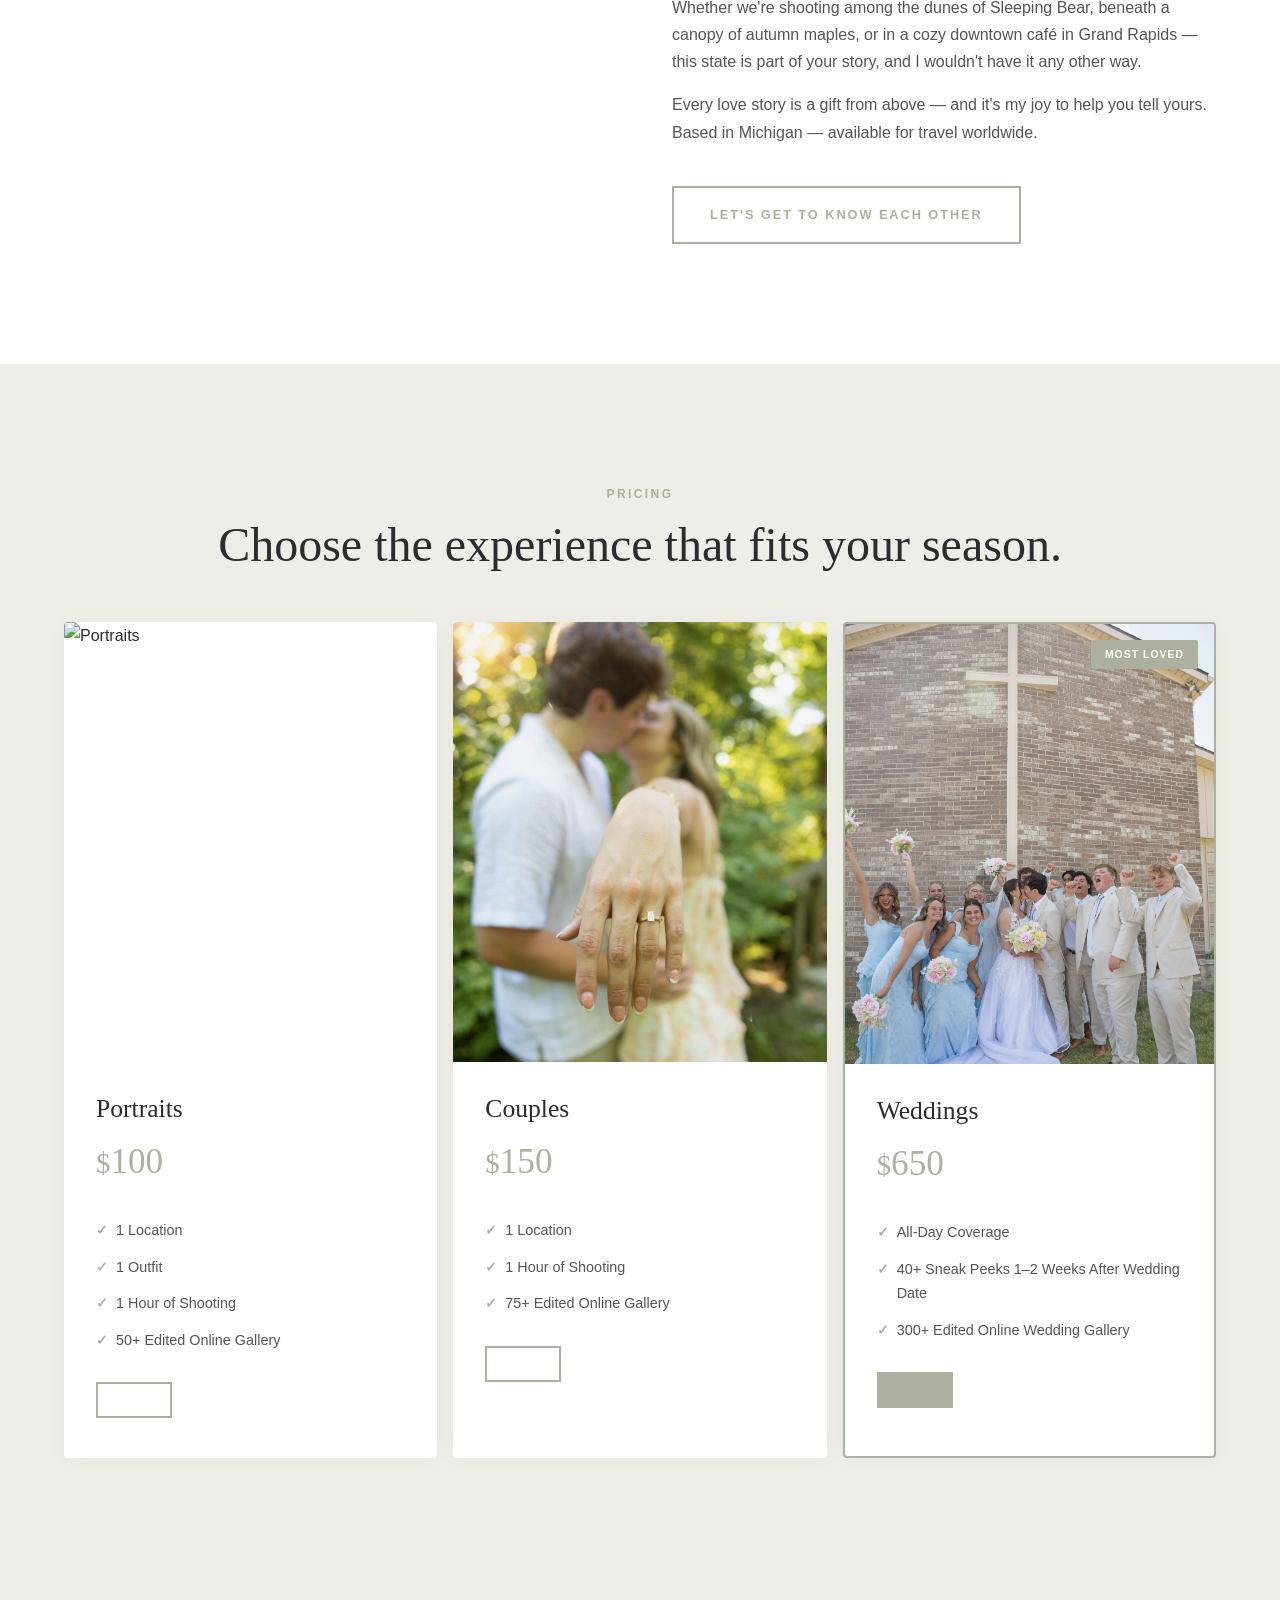
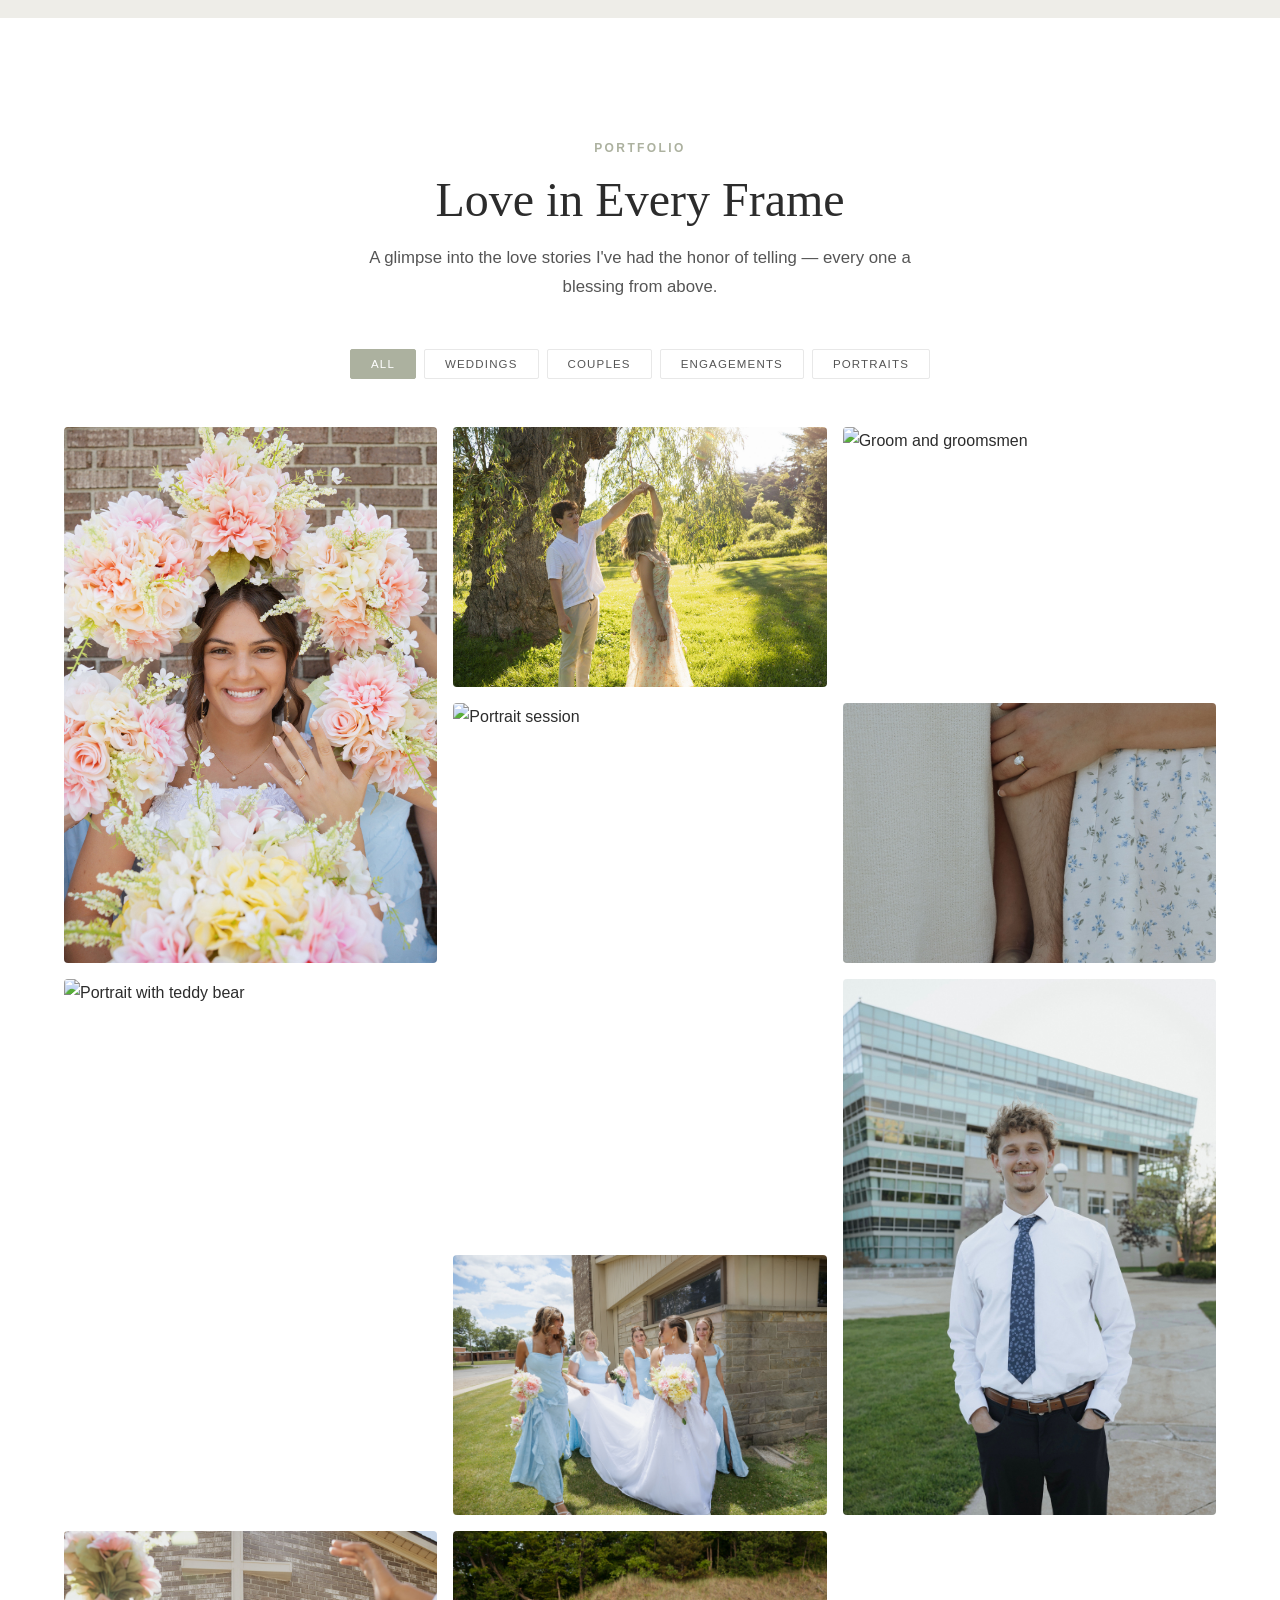
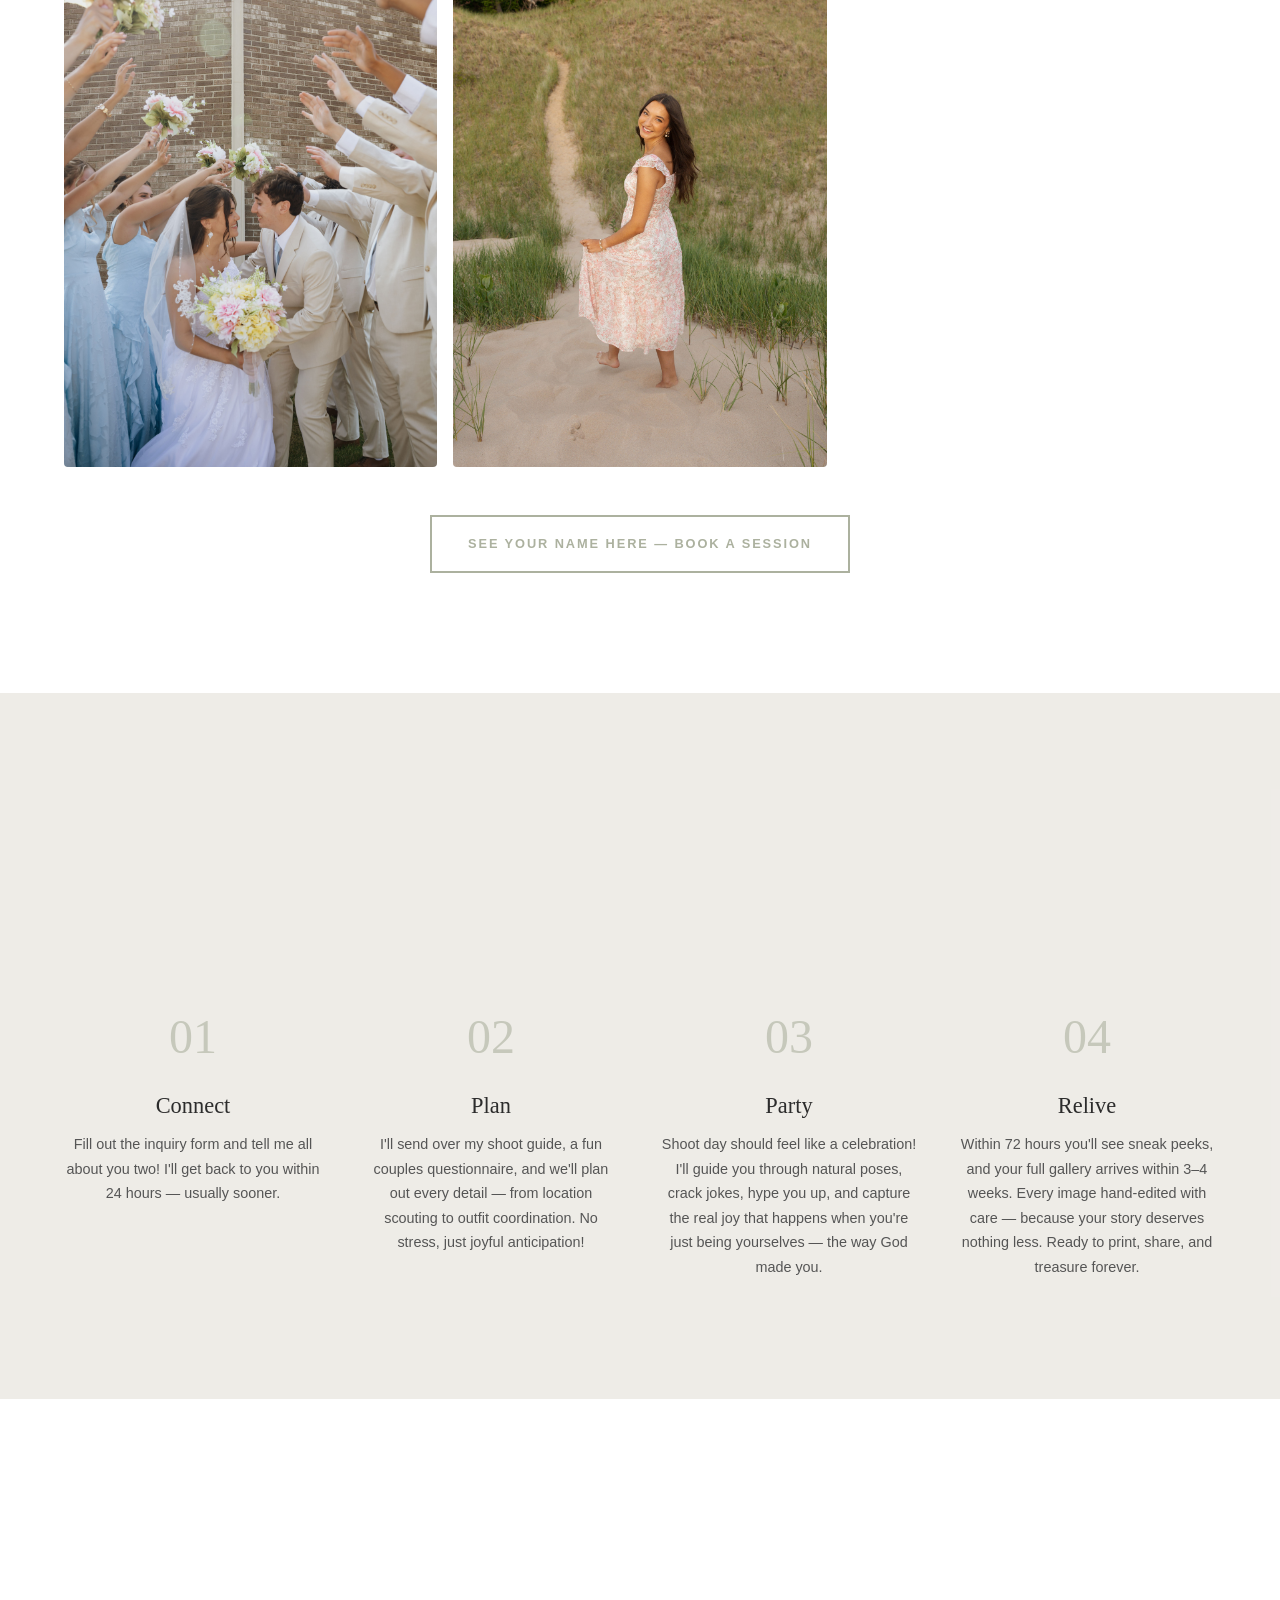
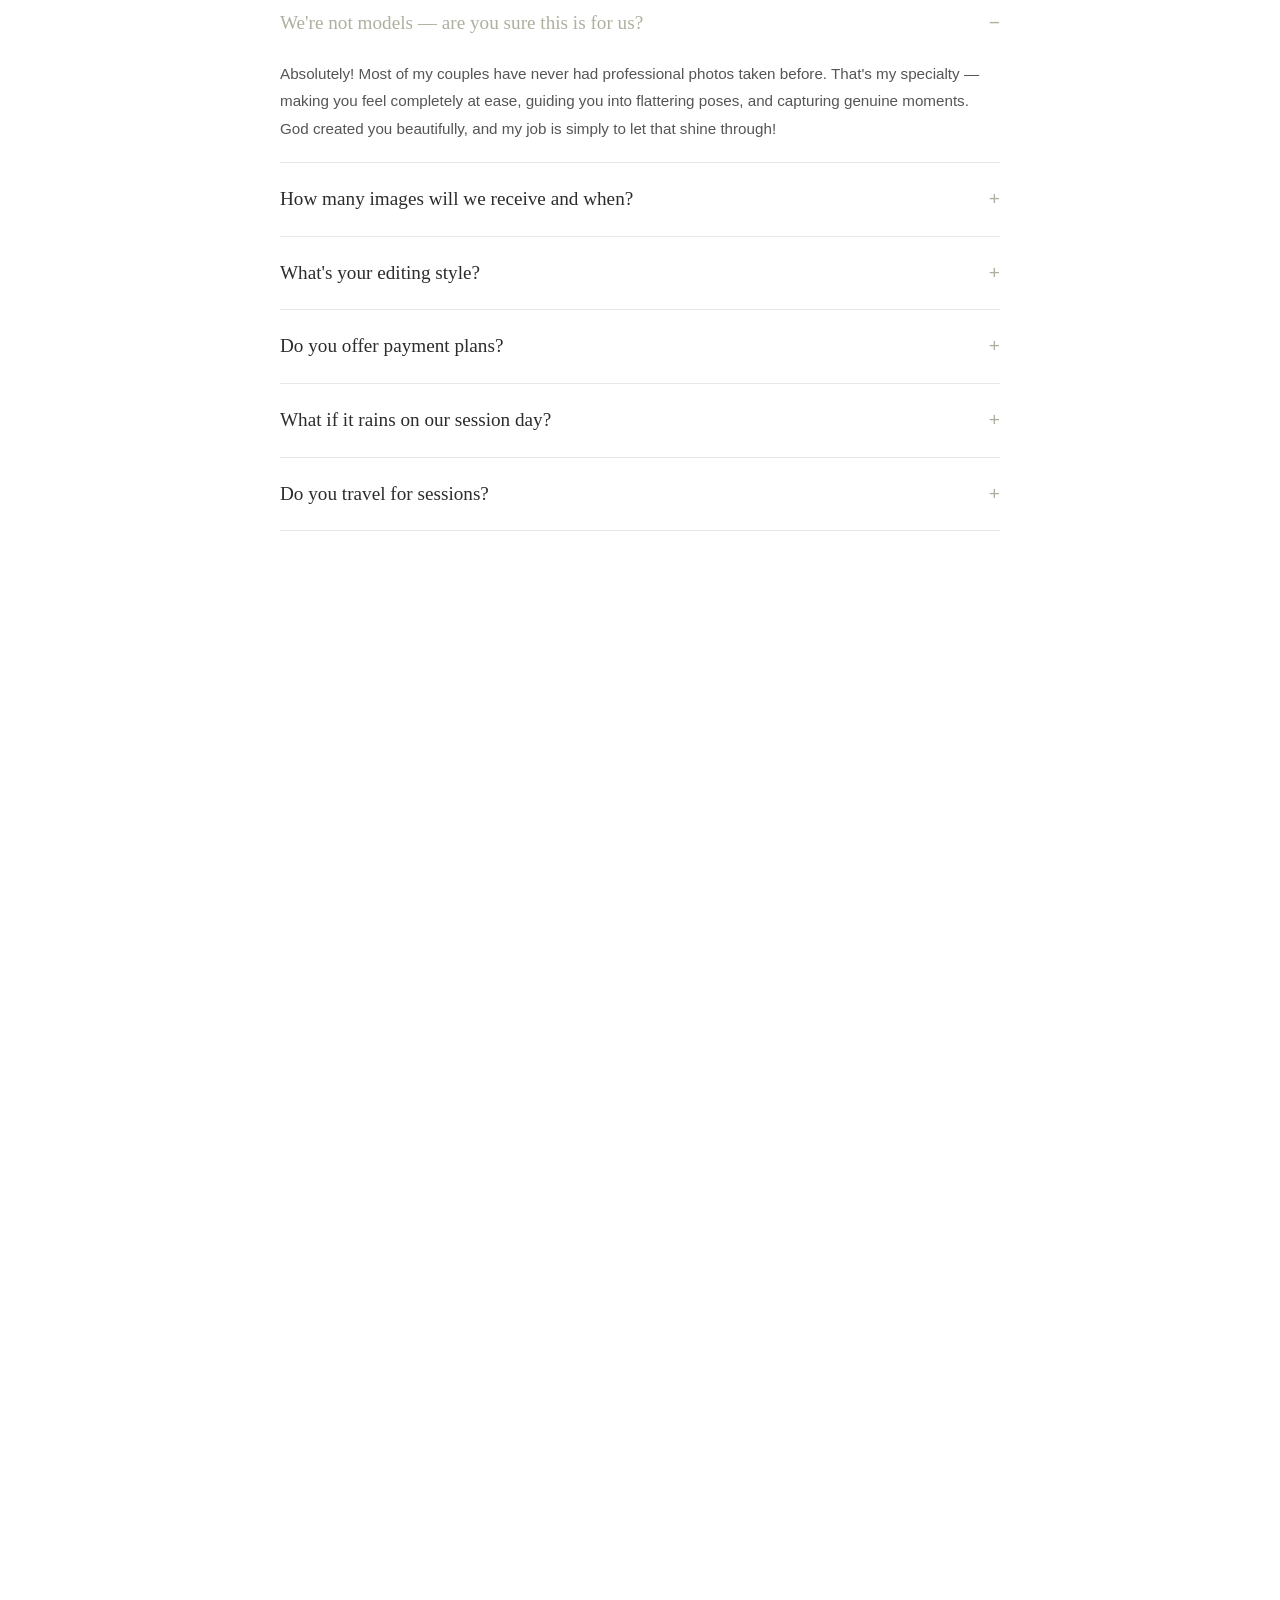
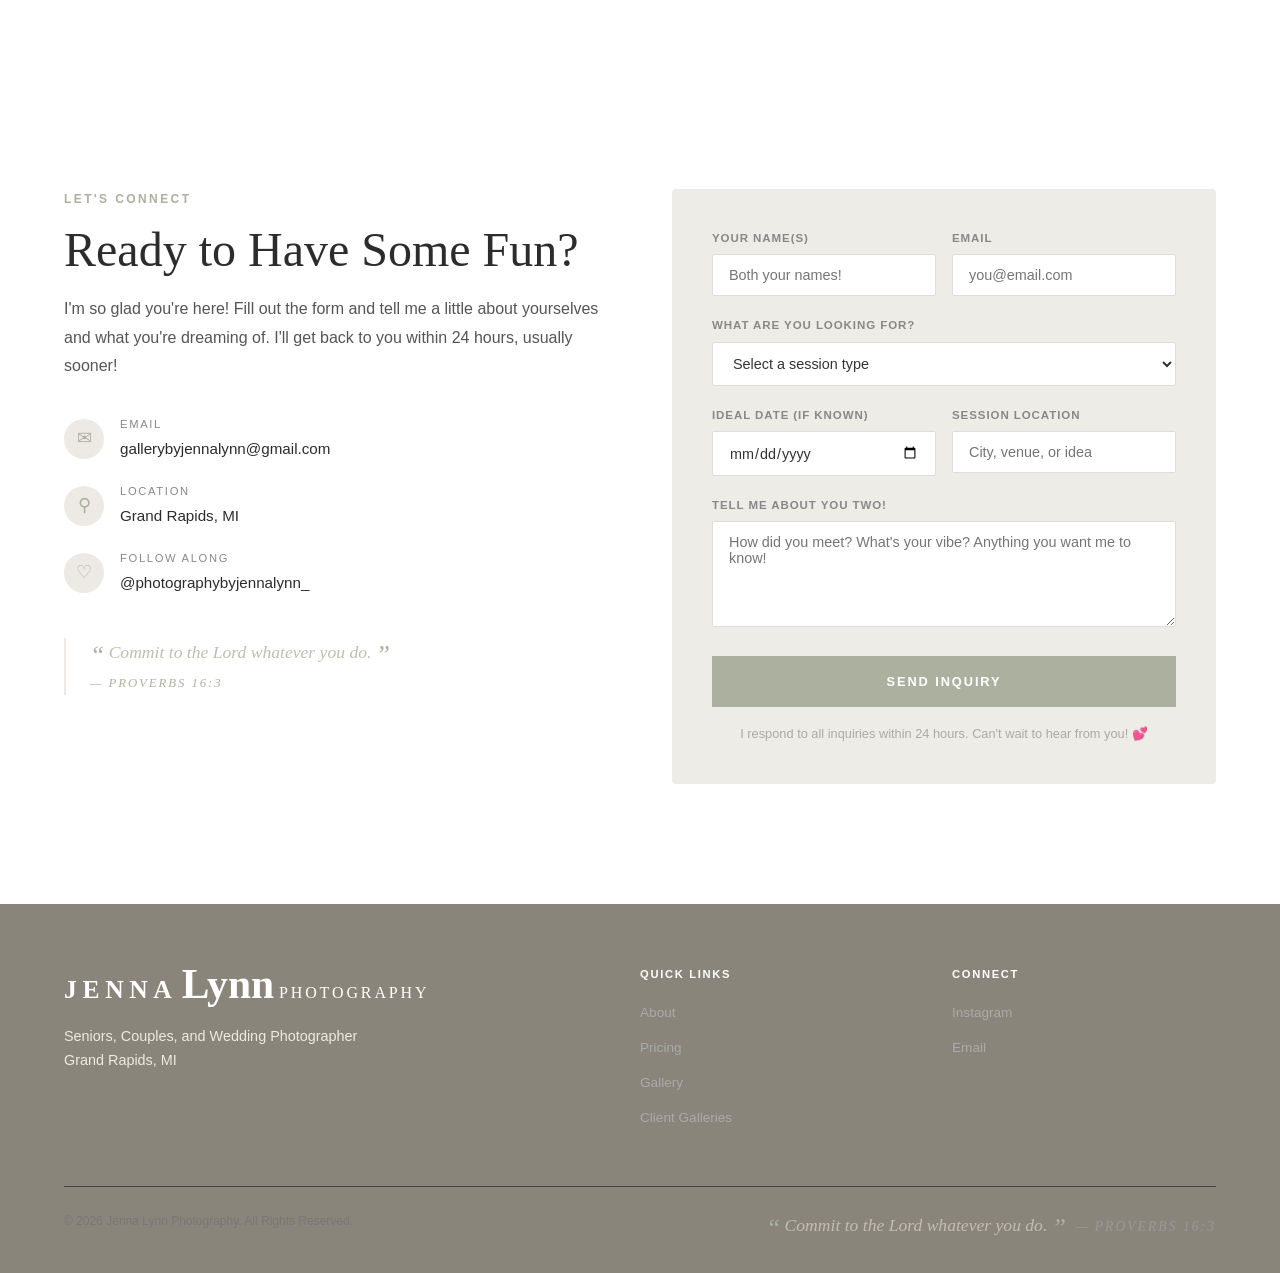
==== commit f616d7a1: "Remove 'I pray over every inquiry' from contact intro and process section" ====
--- a/index.html
+++ b/index.html
@@ -268,7 +268,7 @@
             <div class="process-step">
                 <div class="process-number">01</div>
                 <h3>Connect</h3>
-                <p>Fill out the inquiry form and tell me all about you two! I&#39;ll get back to you within 24 hours — usually sooner. I pray over every inquiry and can&#39;t wait to hear your story.</p>
+                <p>Fill out the inquiry form and tell me all about you two! I&#39;ll get back to you within 24 hours — usually sooner.</p>
             </div>
             <div class="process-step">
                 <div class="process-number">02</div>
@@ -406,7 +406,7 @@
             <div class="contact-info">
                 <p class="section-label">Let&#39;s Connect</p>
                 <h2 class="section-title">Ready to Have Some Fun?</h2>
-                <p class="lead">I&#39;m so glad you&#39;re here! Fill out the form and tell me a little about yourselves and what you&#39;re dreaming of. I pray over every inquiry and can&#39;t wait to hear your story — I&#39;ll get back to you within 24 hours, usually sooner!</p>
+                <p class="lead">I&#39;m so glad you&#39;re here! Fill out the form and tell me a little about yourselves and what you&#39;re dreaming of. I&#39;ll get back to you within 24 hours, usually sooner!</p>
                 <div class="contact-details">
                     <div class="contact-item">
                         <span class="contact-icon">✉</span>
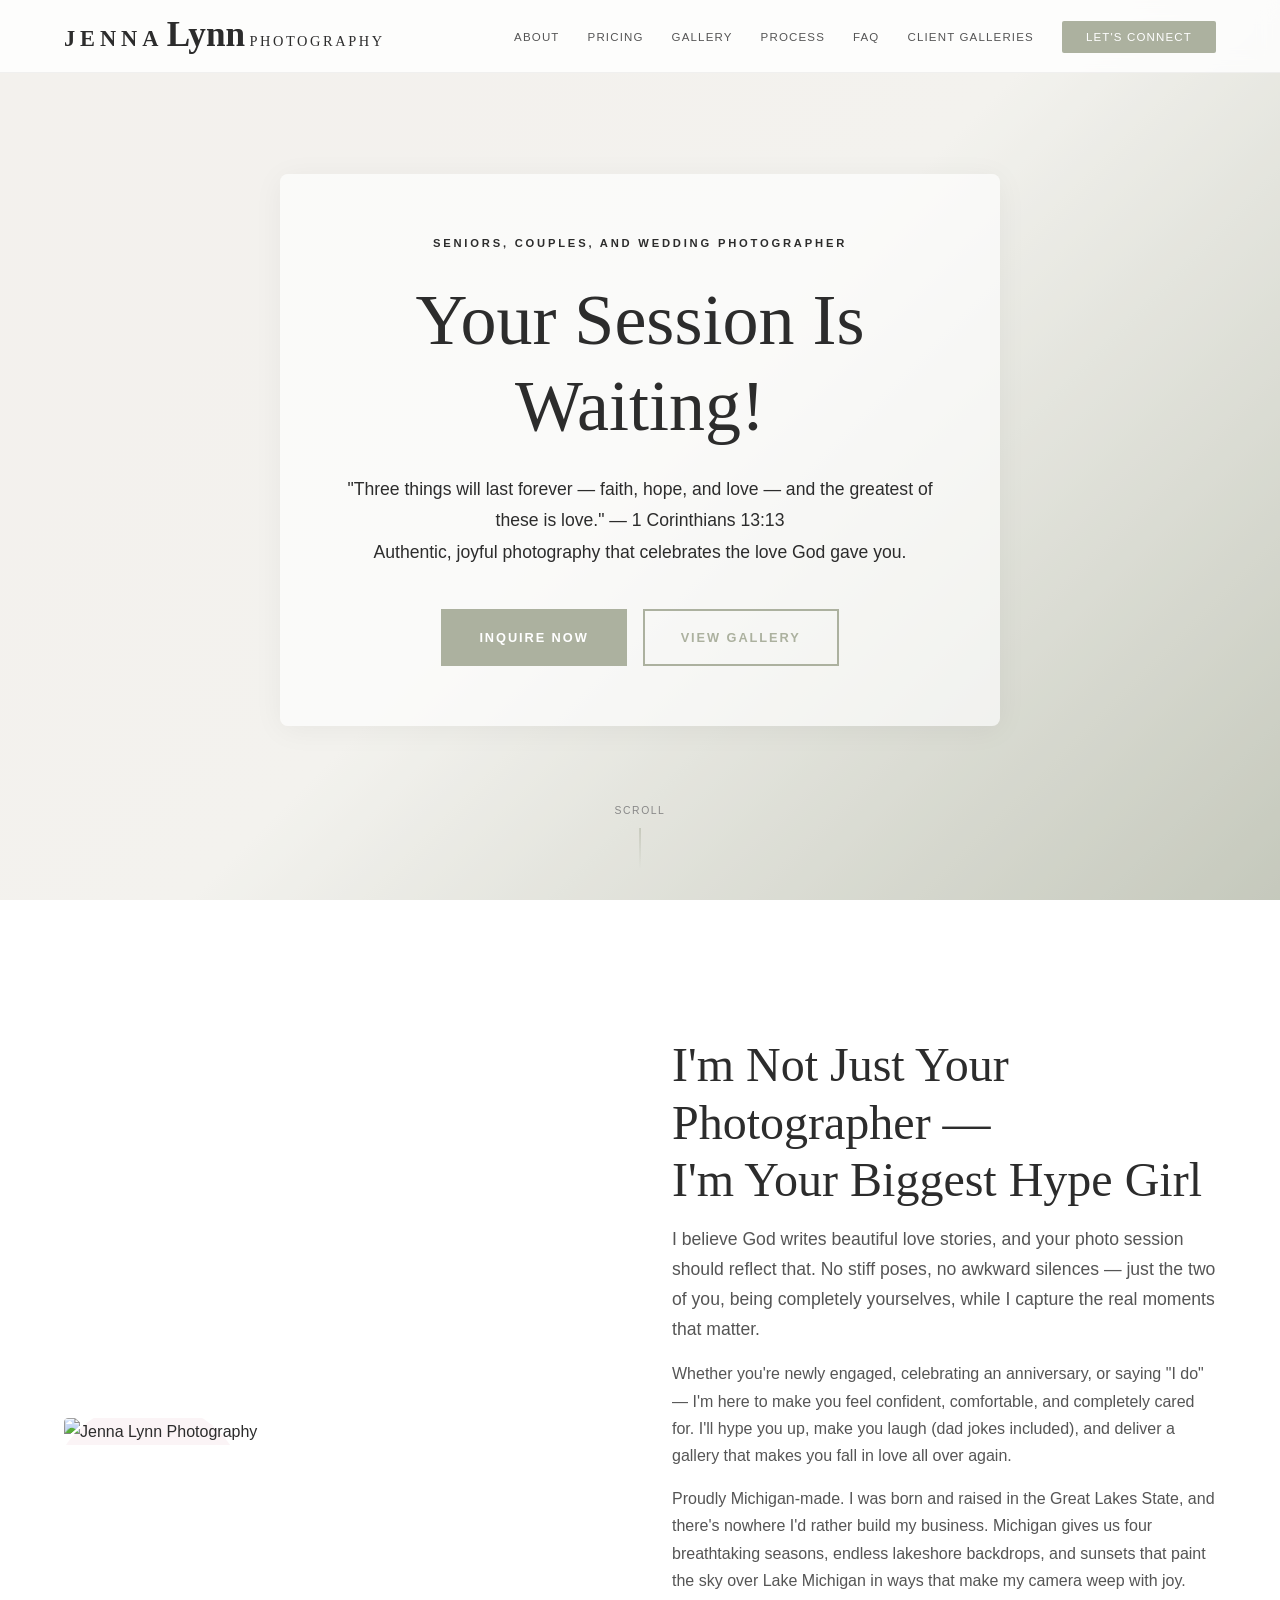
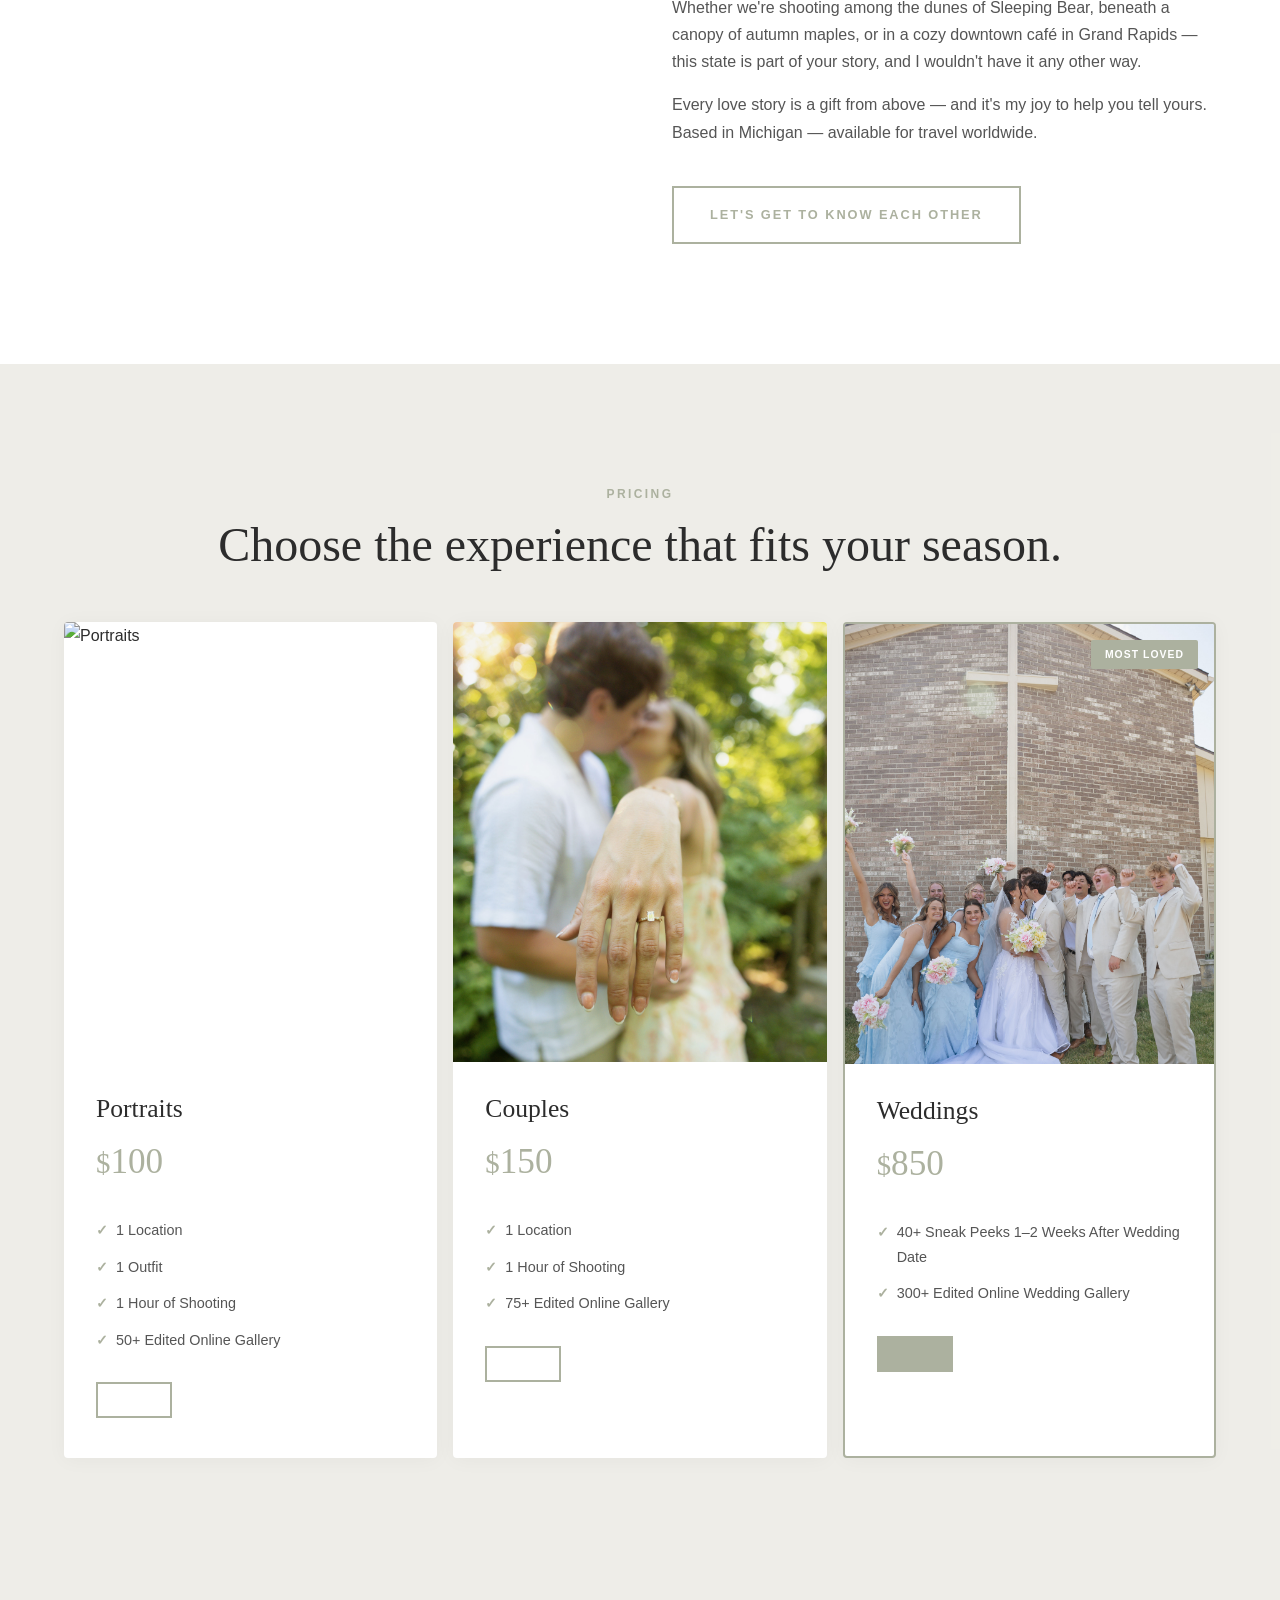
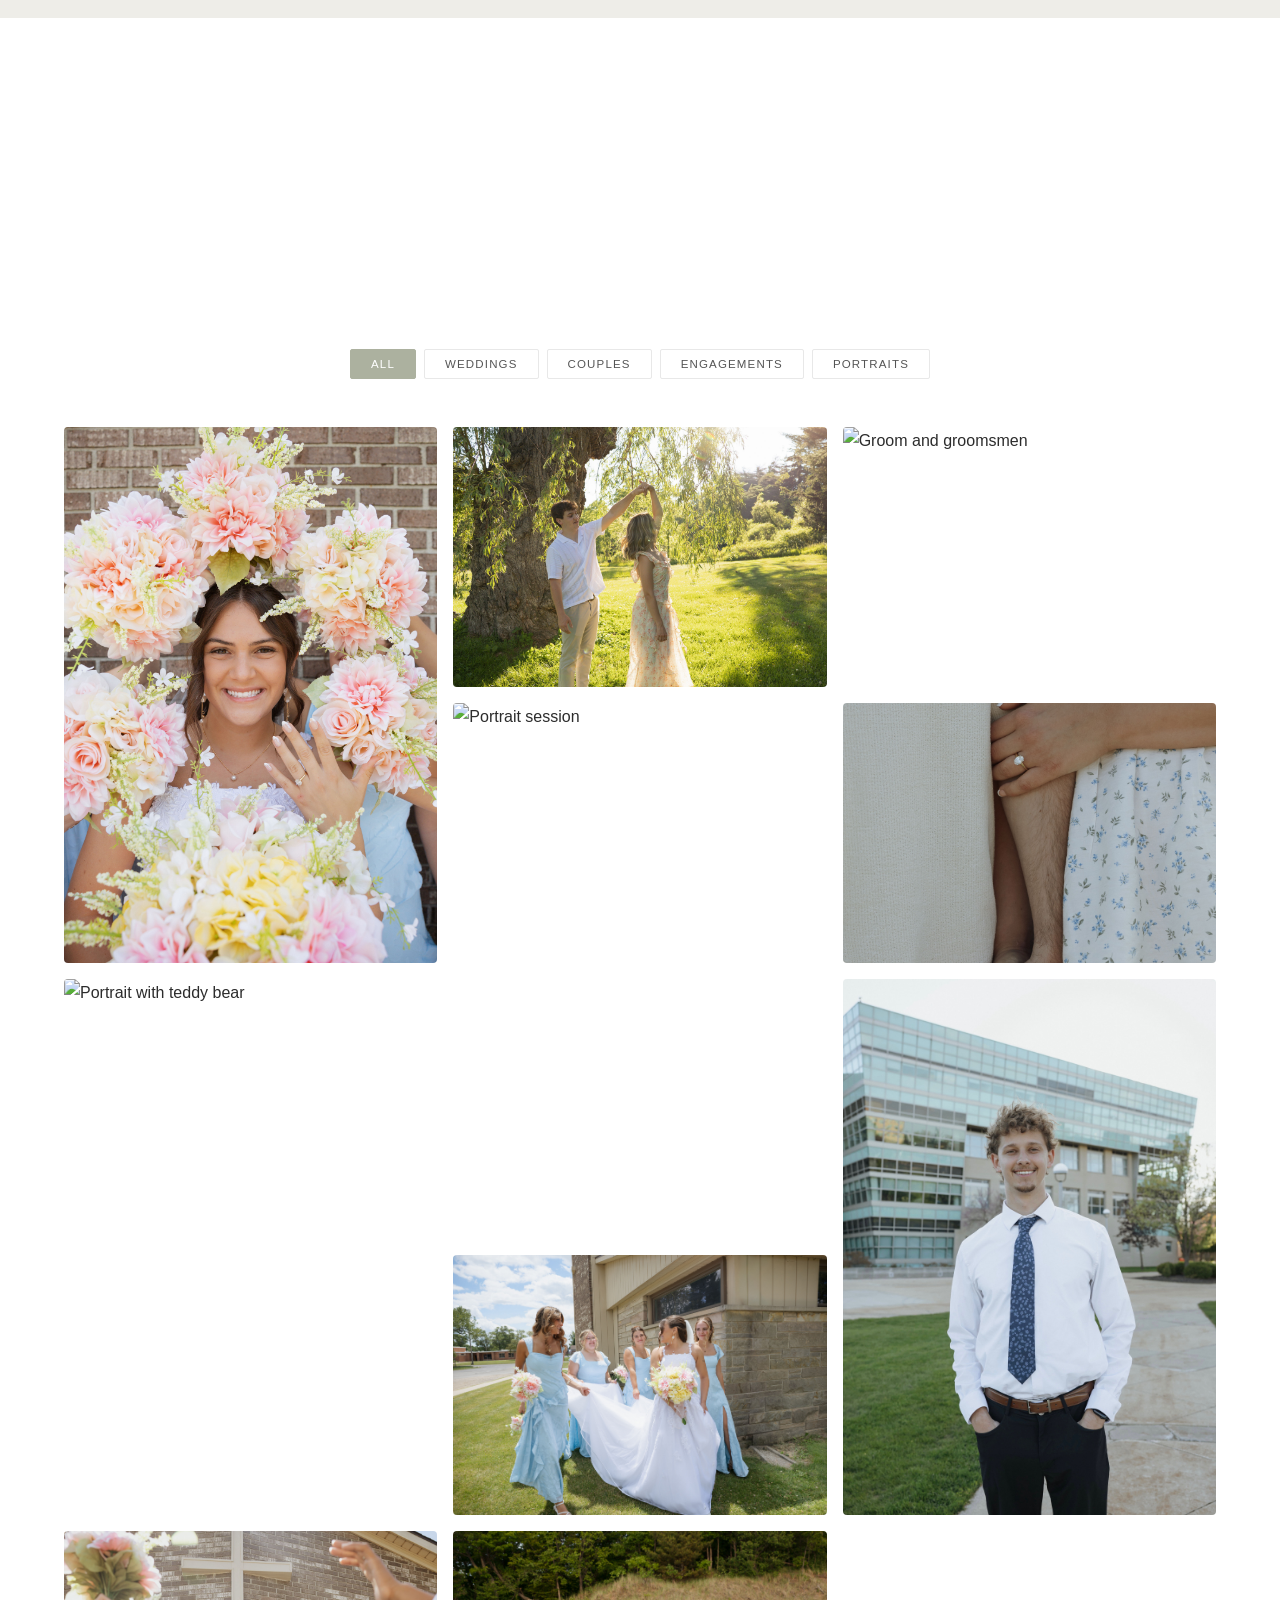
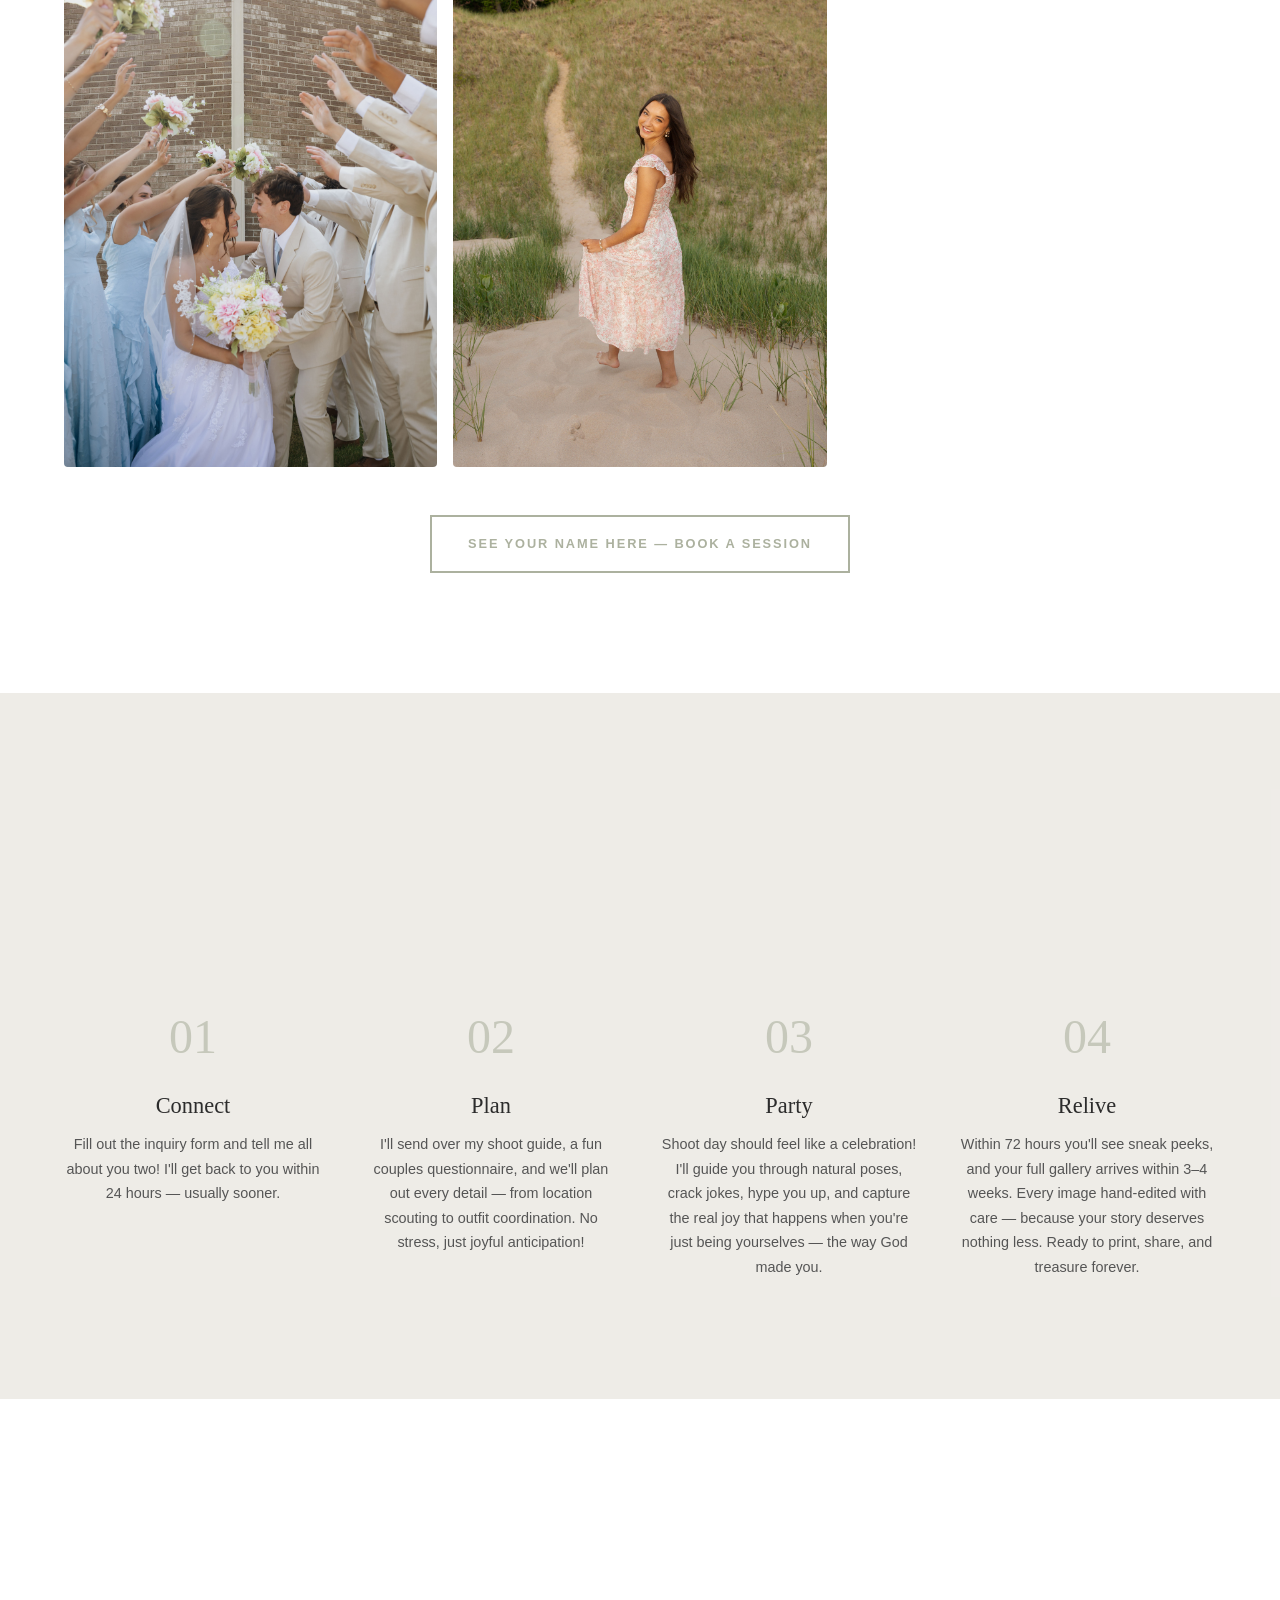
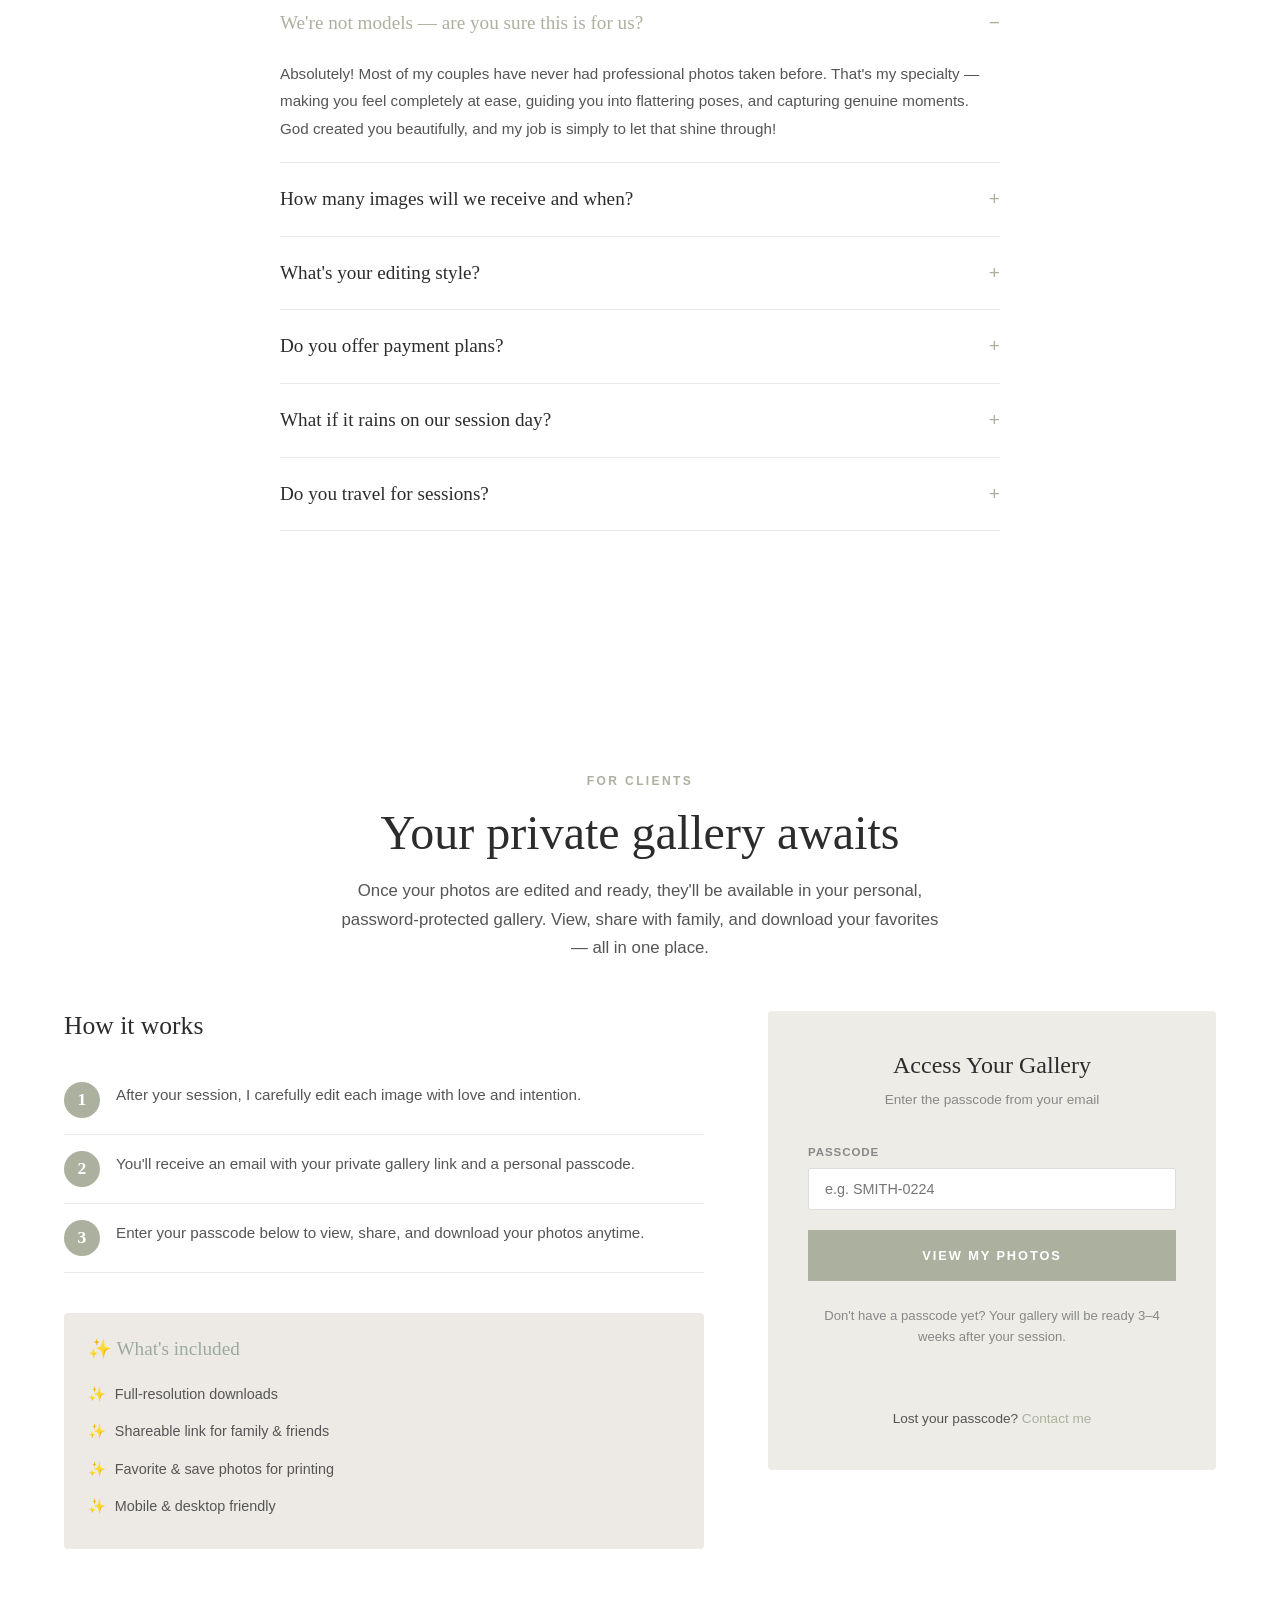
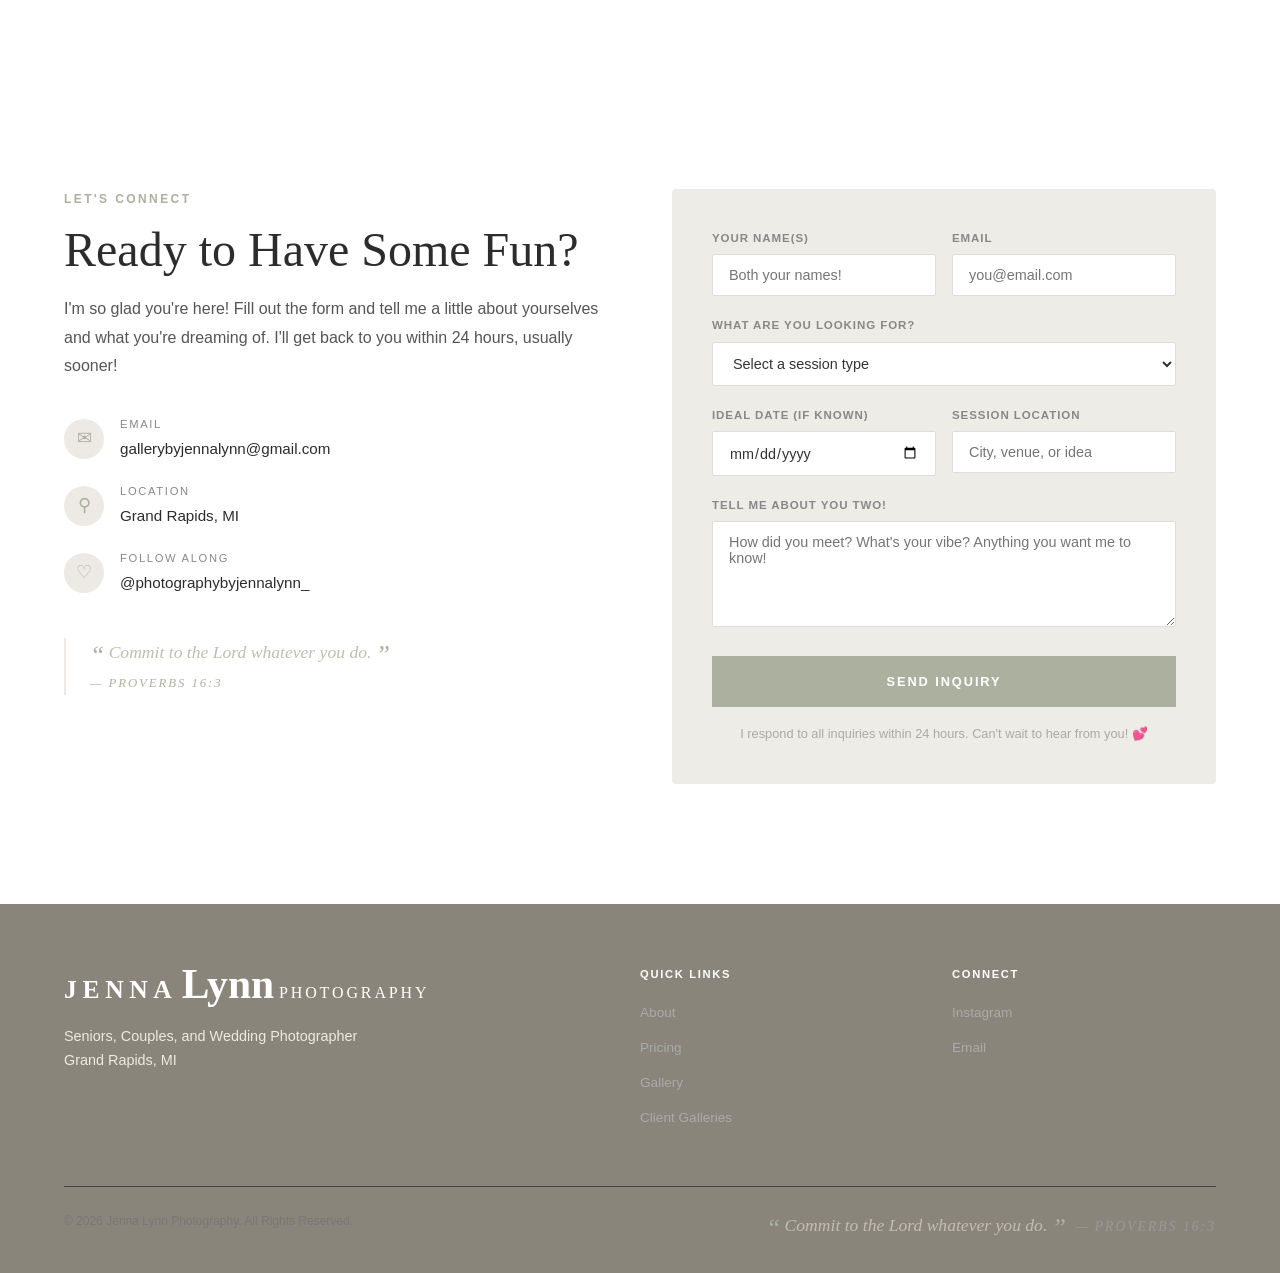
==== commit e9efd7f9: "Update wedding pricing: 50 → 50, remove All-Day Coverage bullet" ====
--- a/index.html
+++ b/index.html
@@ -175,11 +175,10 @@
             </div>
             <div class="package-body">
                 <h3>Weddings</h3>
-                <p class="package-price">$<span class="price-amount">650</span></p>
+                <p class="package-price">$<span class="price-amount">850</span></p>
                 <p class="package-tagline"></p>
                 <ul class="package-features">
-                    <li><span class="check">✓</span> All-Day Coverage</li>
-<li><span class="check">✓</span> 40+ Sneak Peeks 1–2 Weeks After Wedding Date</li>
+                    <li><span class="check">✓</span> 40+ Sneak Peeks 1–2 Weeks After Wedding Date</li>
 <li><span class="check">✓</span> 300+ Edited Online Wedding Gallery</li>
 
                 </ul>
